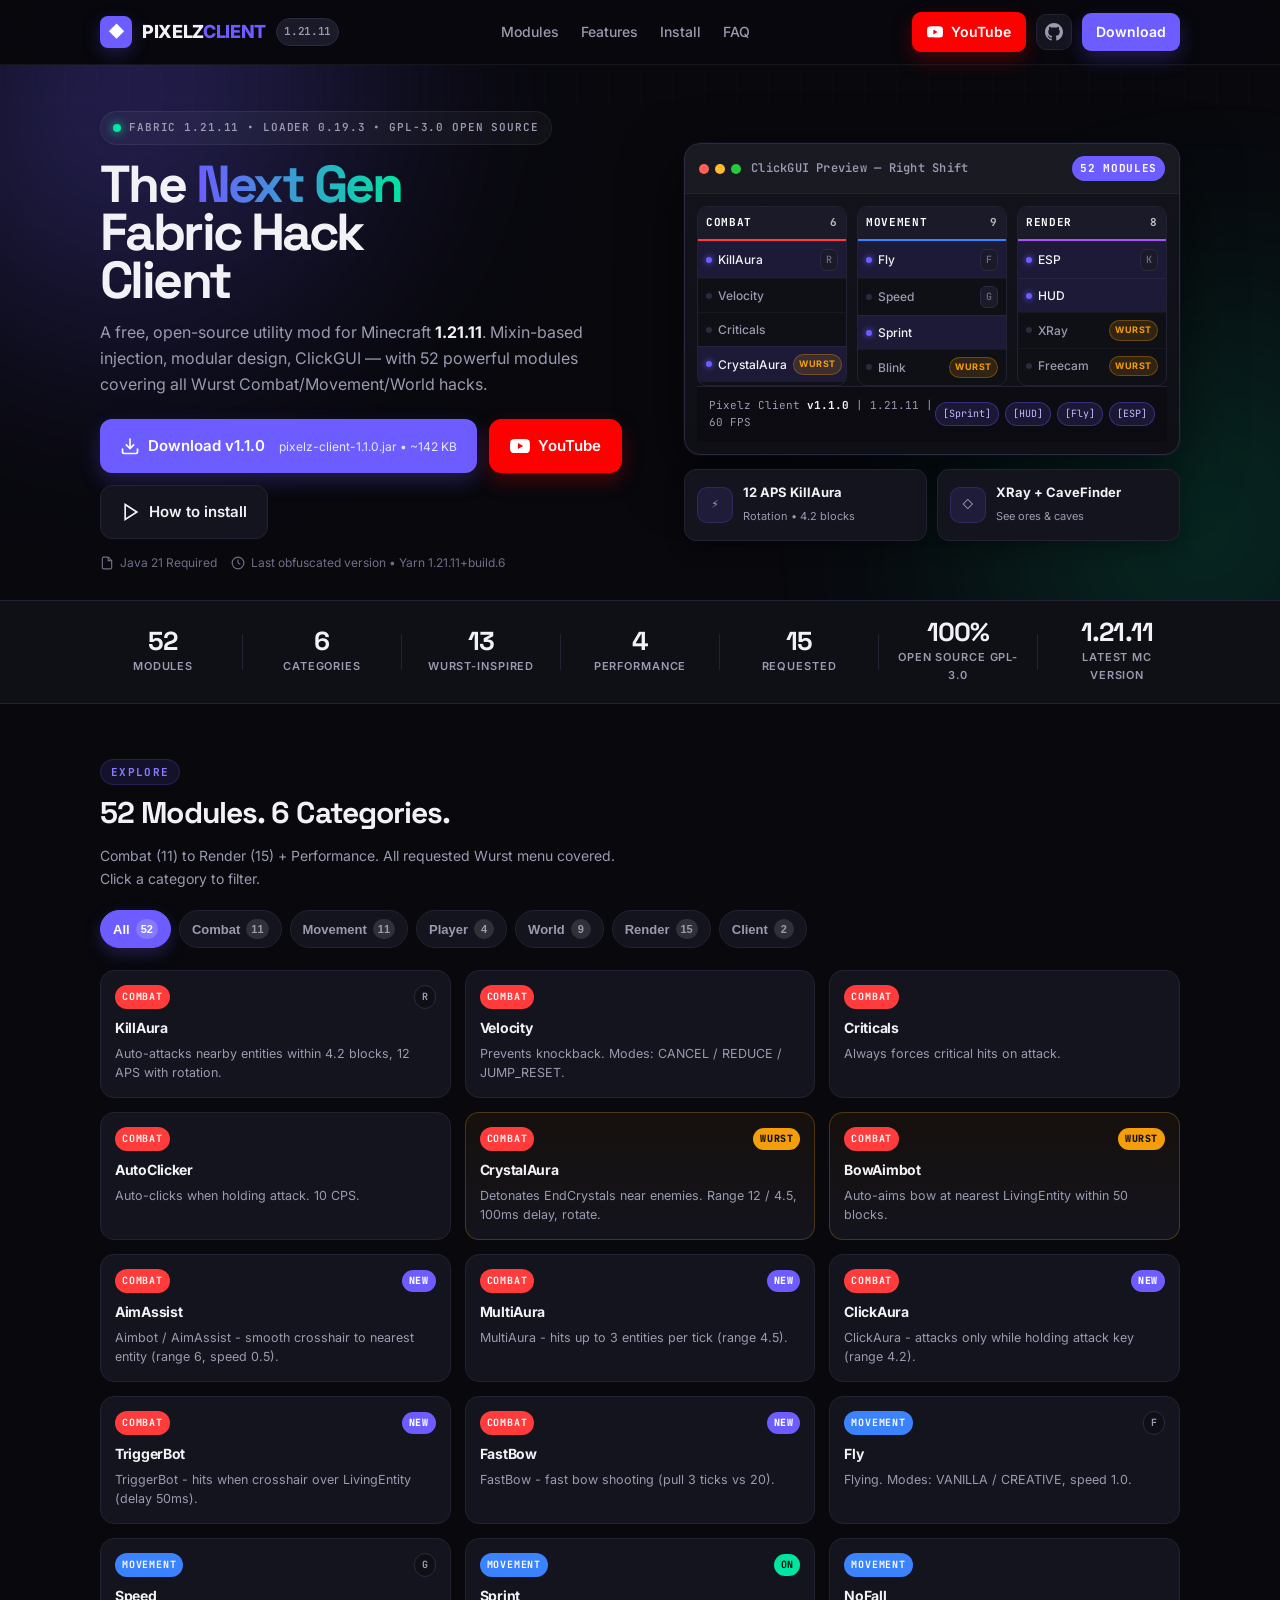
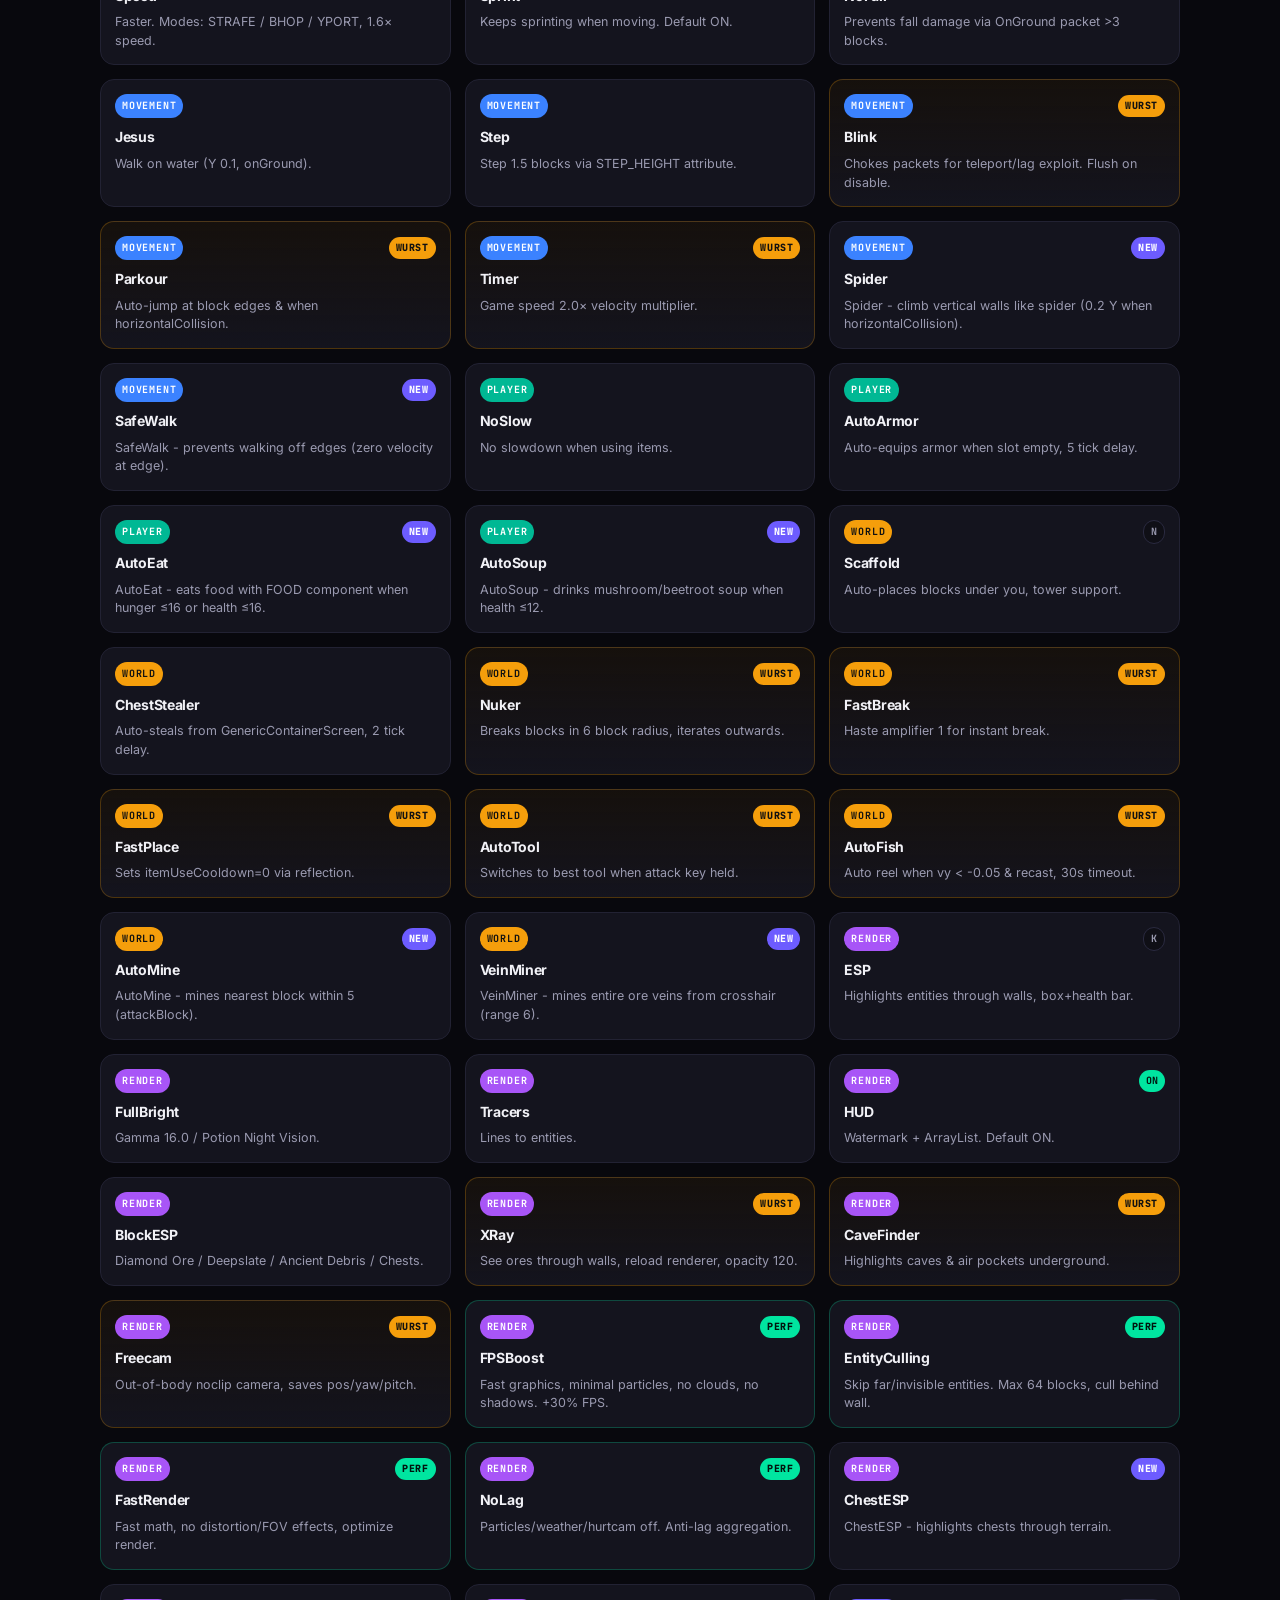
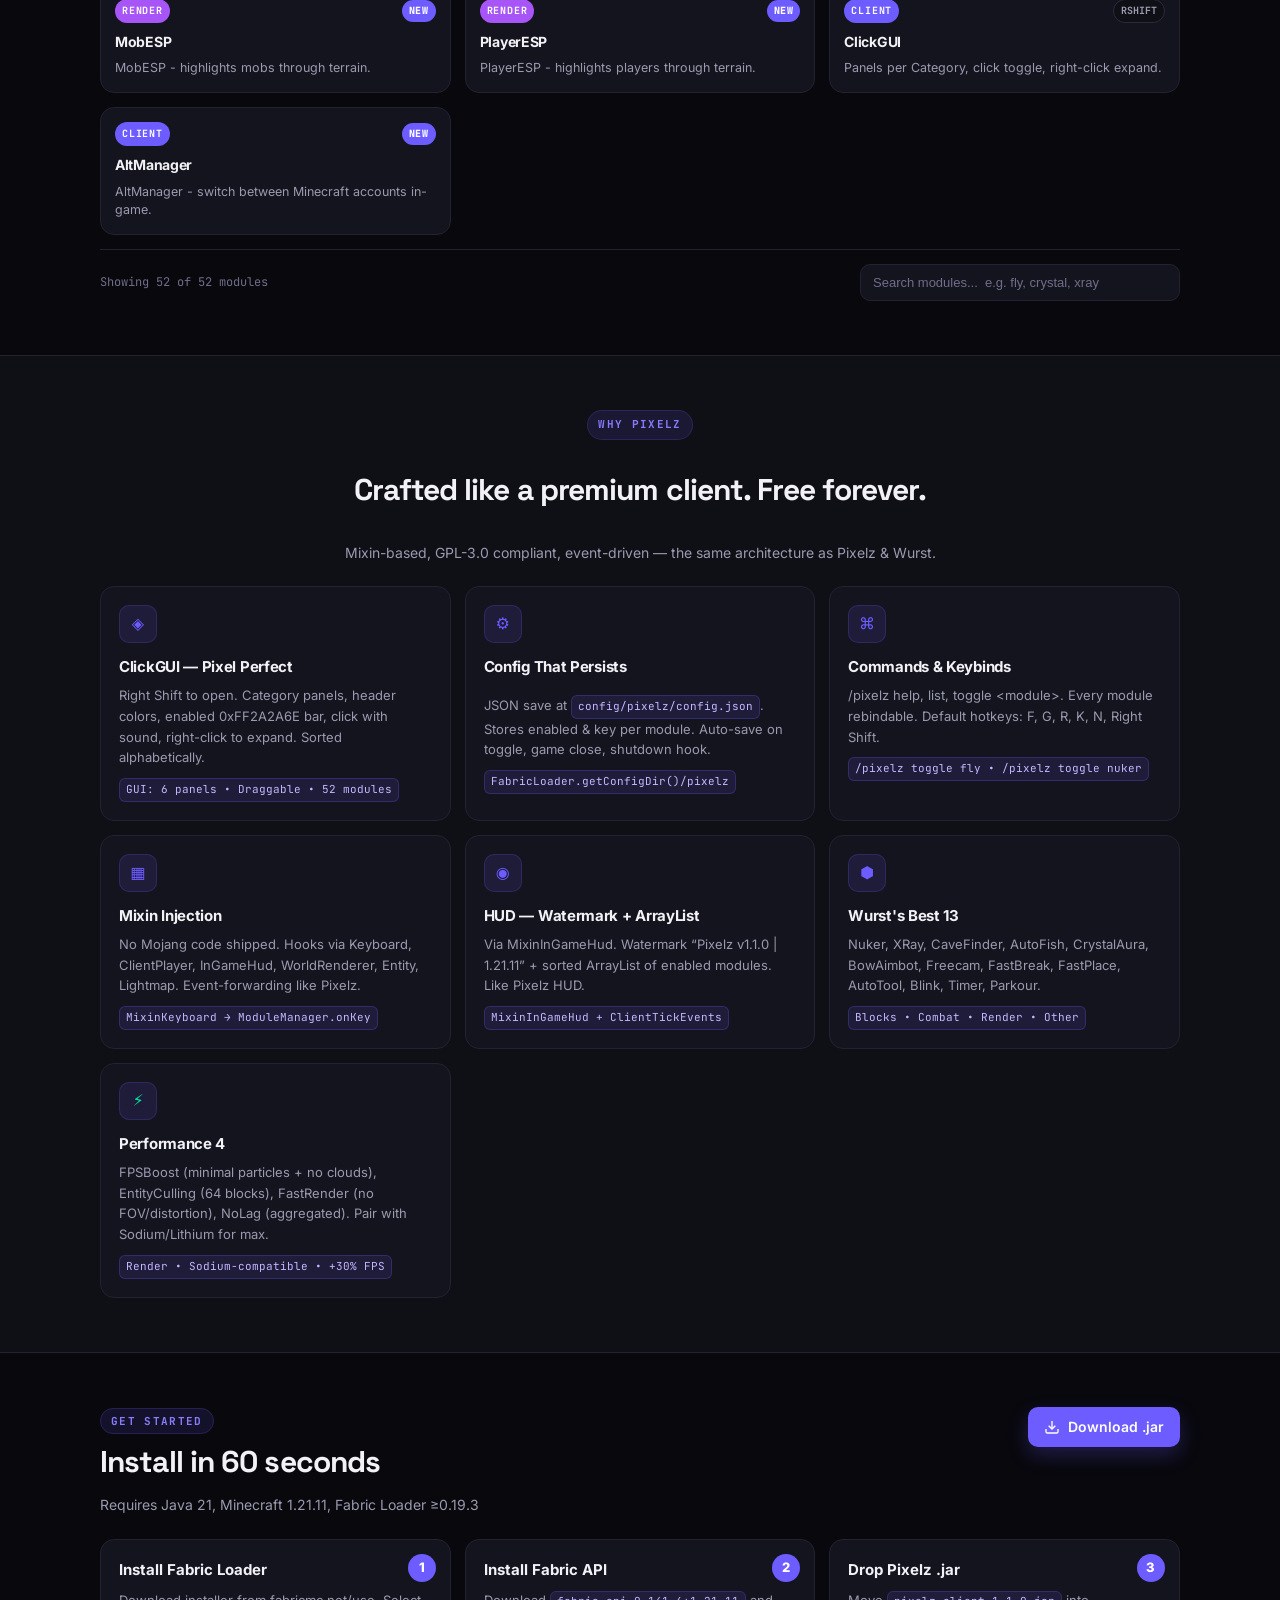
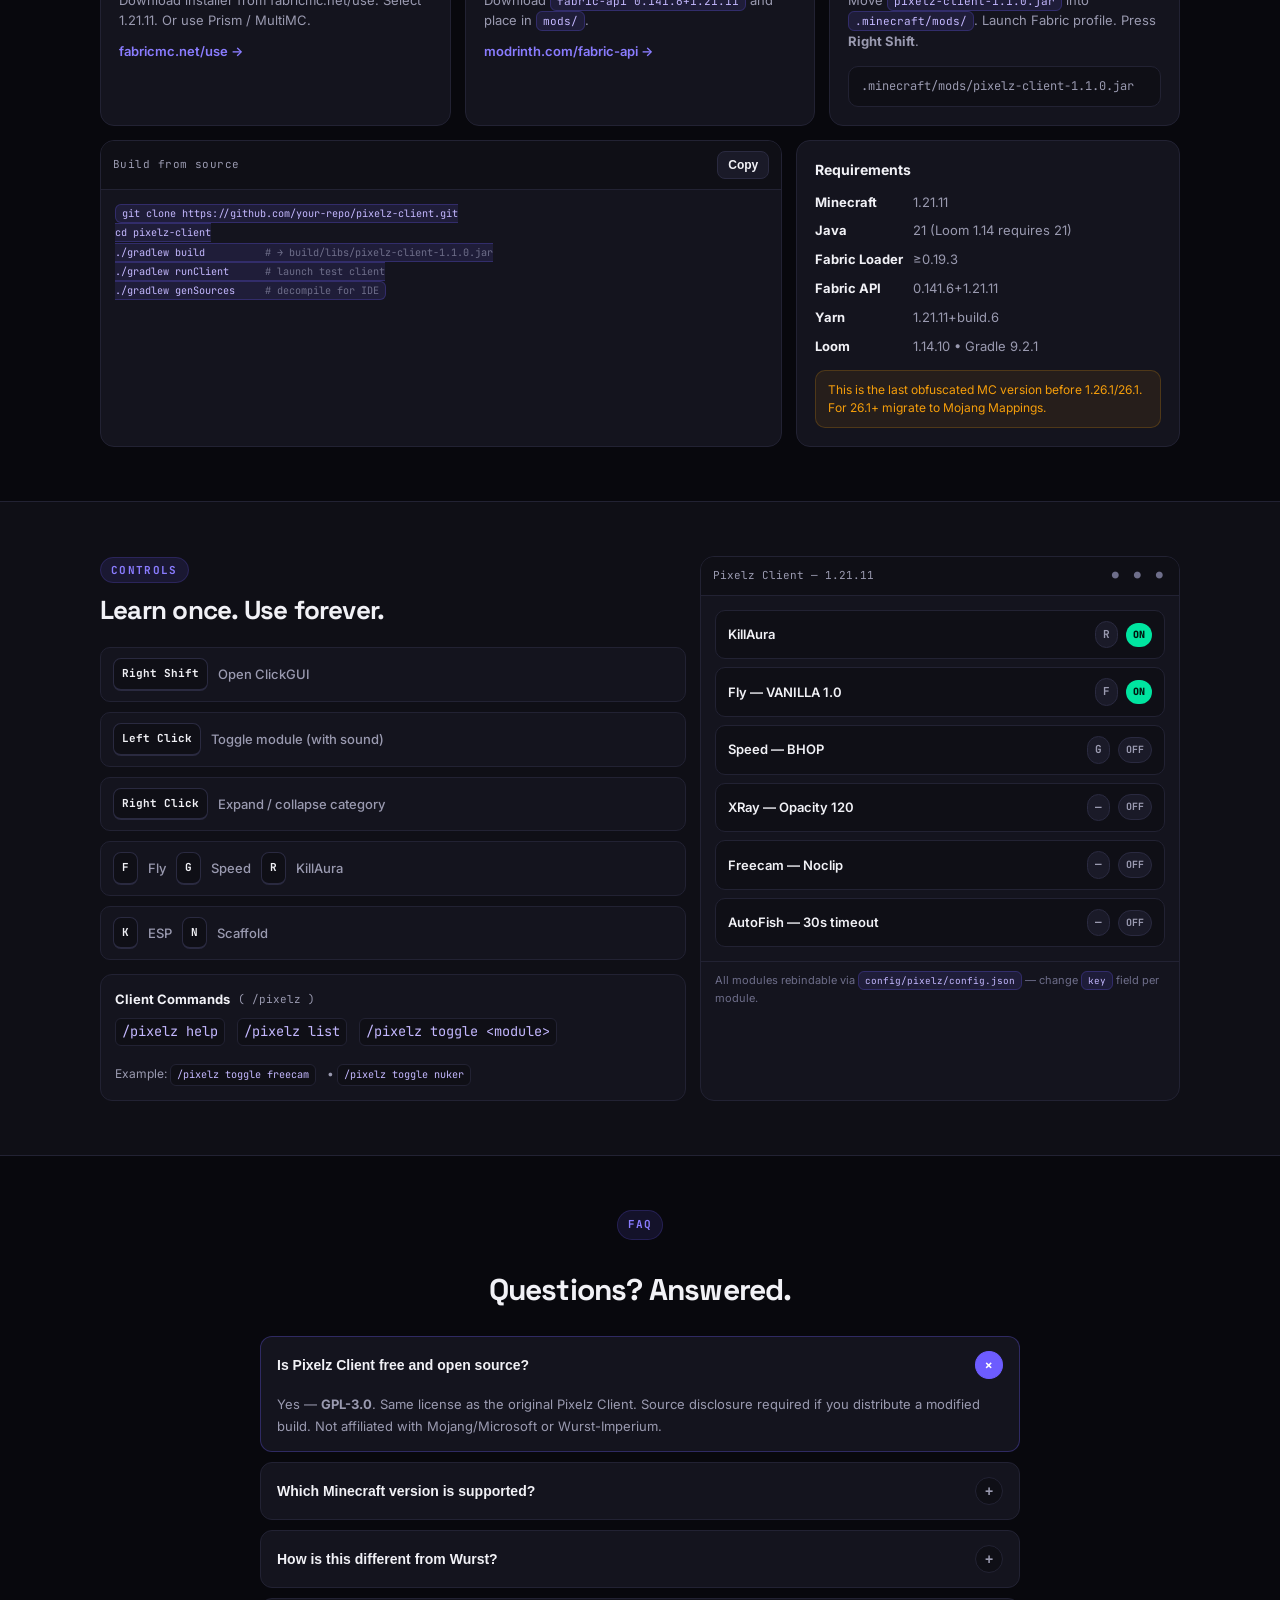
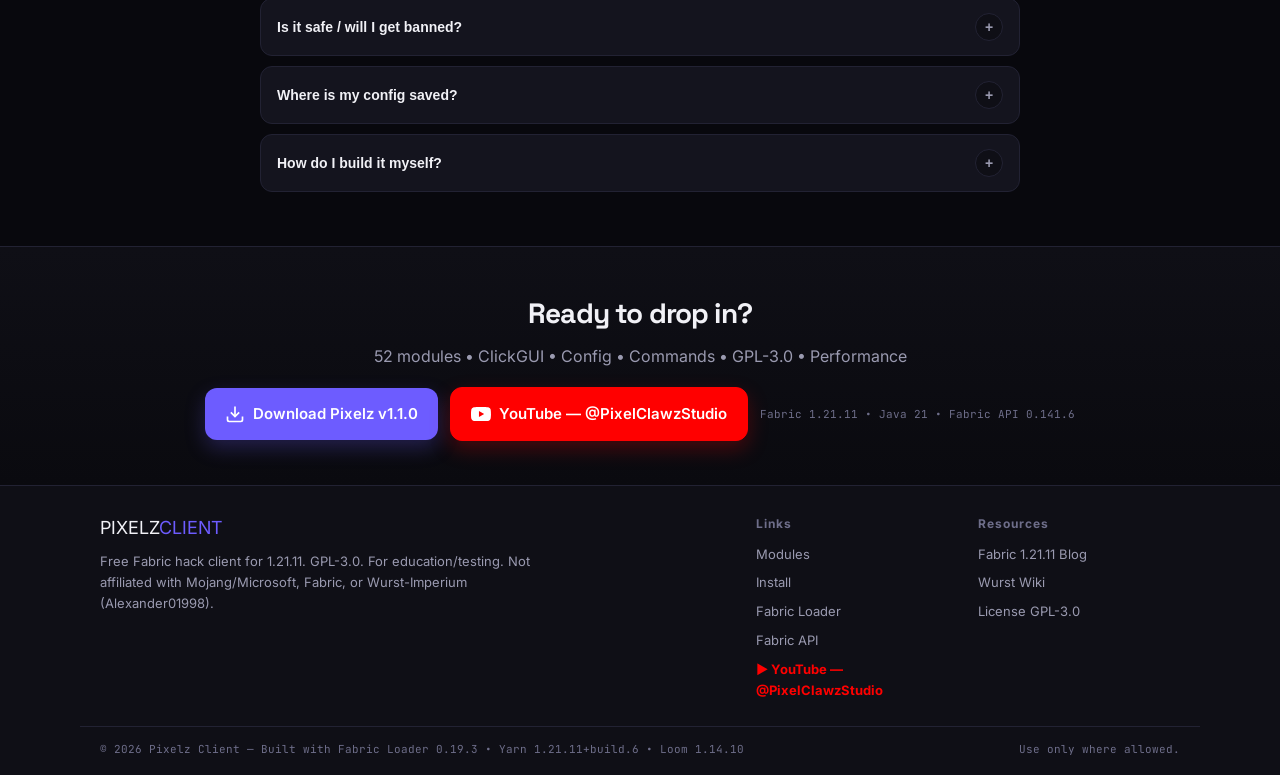
==== index.html @ 97032c9d "Bump to v1.1.0 - 52 modules, YouTube, Performance" ====
<!DOCTYPE html>
<html lang="en">
<head>
  <meta charset="UTF-8" />
  <meta name="viewport" content="width=device-width, initial-scale=1.0" />
  <title>Pixelz Client — 1.21.11 Fabric Hack Client</title>
  <meta name="description" content="Pixelz Client — Free open-source Fabric hack client for Minecraft 1.21.11. 33 modules, ClickGUI, GPL-3.0. Inspired by Wurst & LiquidBounce." />
  <link rel="preconnect" href="https://fonts.googleapis.com">
  <link rel="preconnect" href="https://fonts.gstatic.com" crossorigin>
  <link href="https://fonts.googleapis.com/css2?family=JetBrains+Mono:wght@400;600&family=Space+Grotesk:wght@400;500;600;700&family=Inter:wght@400;500;600;700;800&display=swap" rel="stylesheet">
  <link rel="stylesheet" href="style.css" />
  <link rel="icon" href="data:image/svg+xml,<svg xmlns='http://www.w3.org/2000/svg' viewBox='0 0 100 100'><rect width='100' height='100' rx='18' fill='%236D5CFF'/><text y='.9em' x='50%' text-anchor='middle' font-size='58' font-family='monospace' fill='white'>P</text></svg>">
</head>
<body>
  <!-- Navbar -->
  <nav class="nav" id="nav">
    <div class="nav-inner">
      <a class="brand" href="#">
        <span class="brand-icon">◆</span>
        <span class="brand-text">PIXELZ<span>CLIENT</span></span>
        <span class="brand-badge">1.21.11</span>
      </a>
      <div class="nav-links">
        <a href="#modules">Modules</a>
        <a href="#features">Features</a>
        <a href="#install">Install</a>
        <a href="#faq">FAQ</a>
      </div>
      <div class="nav-actions">
        <a href="https://www.youtube.com/@PixelClawzStudio" target="_blank" rel="noopener" class="btn btn-sm btn-youtube">
          <svg width="16" height="16" viewBox="0 0 24 24" fill="currentColor"><path d="M23.498 6.186a3.016 3.016 0 0 0-2.122-2.136C19.505 3.545 12 3.545 12 3.545s-7.505 0-9.377.505A3.017 3.017 0 0 0 .502 6.186C0 8.07 0 12 0 12s0 3.93.502 5.814a3.016 3.016 0 0 0 2.122 2.136c1.872.505 9.376.505 9.376.505s7.505 0 9.377-.505a3.015 3.015 0 0 0 2.122-2.136C24 15.93 24 12 24 12s0-3.93-.502-5.814zM9.545 15.568V8.432L15.818 12l-6.273 3.568z"/></svg>
          YouTube
        </a>
        <a href="https://github.com/ike10010/PixelzClient" target="_blank" class="icon-btn" aria-label="GitHub">
          <svg width="18" height="18" viewBox="0 0 24 24" fill="currentColor"><path d="M12 0C5.374 0 0 5.373 0 12c0 5.302 3.438 9.8 8.207 11.387.6.11.82-.26.82-.577v-2.165c-3.338.726-4.033-1.416-4.033-1.416-.546-1.387-1.333-1.756-1.333-1.756-1.09-.744.083-.73.083-.73 1.205.085 1.84 1.237 1.84 1.237 1.07 1.834 2.807 1.304 3.492.997.108-.775.418-1.305.76-1.605-2.665-.3-5.466-1.332-5.466-5.93 0-1.31.468-2.38 1.235-3.22-.135-.303-.54-1.523.105-3.176 0 0 1.005-.322 3.3 1.23.96-.267 1.98-.4 3-.405 1.02.005 2.04.138 3 .405 2.28-1.552 3.285-1.23 3.285-1.23.645 1.653.24 2.873.12 3.176.765.84 1.23 1.91 1.23 3.22 0 4.61-2.805 5.625-5.475 5.92.42.36.81 1.096.81 2.22v3.293c0 .319.192.694.801.576C20.566 21.797 24 17.3 24 12c0-6.627-5.373-12-12-12z"/></svg>
        </a>
        <a href="#download" class="btn btn-sm">Download</a>
        <button class="hamburger" id="hamburger" aria-label="menu"><span></span><span></span><span></span></button>
      </div>
    </div>
    <div class="mobile-menu" id="mobileMenu">
      <a href="#modules">Modules</a>
      <a href="#features">Features</a>
      <a href="#install">Install</a>
      <a href="#faq">FAQ</a>
      <a href="https://www.youtube.com/@PixelClawzStudio" target="_blank" rel="noopener" class="btn" style="background:#FF0000;justify-content:center">
        <svg width="16" height="16" viewBox="0 0 24 24" fill="currentColor"><path d="M23.498 6.186a3.016 3.016 0 0 0-2.122-2.136C19.505 3.545 12 3.545 12 3.545s-7.505 0-9.377.505A3.017 3.017 0 0 0 .502 6.186C0 8.07 0 12 0 12s0 3.93.502 5.814a3.016 3.016 0 0 0 2.122 2.136c1.872.505 9.376.505 9.376.505s7.505 0 9.377-.505a3.015 3.015 0 0 0 2.122-2.136C24 15.93 24 12 24 12s0-3.93-.502-5.814zM9.545 15.568V8.432L15.818 12l-6.273 3.568z"/></svg>
        YouTube — @PixelClawzStudio
      </a>
      <a href="#download" class="btn">Download v1.1.0</a>
    </div>
  </nav>

  <!-- Hero -->
  <section class="hero">
    <div class="hero-bg">
      <div class="hero-glow glow-1"></div>
      <div class="hero-glow glow-2"></div>
      <div class="hero-grid"></div>
    </div>
    <div class="container hero-inner">
      <div class="hero-left">
        <div class="pill">
          <span class="pill-dot"></span>
          FABRIC 1.21.11 • LOADER 0.19.3 • GPL-3.0 OPEN SOURCE
        </div>
        <h1 class="hero-title">
          The <span class="accent">Next Gen</span><br>
          Fabric Hack<br>
          Client
        </h1>
        <p class="hero-desc">
          A free, open-source utility mod for Minecraft <b>1.21.11</b>. Mixin-based injection, modular design, ClickGUI — with 52 powerful modules covering all Wurst Combat/Movement/World hacks.
        </p>
        <div class="hero-cta" id="download">
          <a href="#" class="btn btn-lg btn-primary" id="downloadBtn">
            <svg width="20" height="20" viewBox="0 0 24 24" fill="none" stroke="currentColor" stroke-width="2"><path d="M21 15v4a2 2 0 0 1-2 2H5a2 2 0 0 1-2-2v-4"/><polyline points="7 10 12 15 17 10"/><line x1="12" y1="15" x2="12" y2="3"/></svg>
            Download v1.1.0
            <span class="btn-sub">pixelz-client-1.1.0.jar •  ~142 KB</span>
          </a>
          <a href="https://www.youtube.com/@PixelClawzStudio" target="_blank" rel="noopener" class="btn btn-lg btn-youtube">
            <svg width="20" height="20" viewBox="0 0 24 24" fill="currentColor"><path d="M23.498 6.186a3.016 3.016 0 0 0-2.122-2.136C19.505 3.545 12 3.545 12 3.545s-7.505 0-9.377.505A3.017 3.017 0 0 0 .502 6.186C0 8.07 0 12 0 12s0 3.93.502 5.814a3.016 3.016 0 0 0 2.122 2.136c1.872.505 9.376.505 9.376.505s7.505 0 9.377-.505a3.015 3.015 0 0 0 2.122-2.136C24 15.93 24 12 24 12s0-3.93-.502-5.814zM9.545 15.568V8.432L15.818 12l-6.273 3.568z"/></svg>
            YouTube
          </a>
          <a href="#install" class="btn btn-lg btn-ghost">
            <svg width="20" height="20" viewBox="0 0 24 24" fill="none" stroke="currentColor" stroke-width="2"><polygon points="5 3 19 12 5 21 5 3"/></svg>
            How to install
          </a>
        </div>
        <div class="hero-meta">
          <span><svg width="14" height="14" viewBox="0 0 24 24" fill="none" stroke="currentColor" stroke-width="2"><path d="M14 2H6a2 2 0 0 0-2 2v16a2 2 0 0 0 2 2h12a2 2 0 0 0 2-2V8z"/><polyline points="14 2 14 8 20 8"/></svg> Java 21 Required</span>
          <span><svg width="14" height="14" viewBox="0 0 24 24" fill="none" stroke="currentColor" stroke-width="2"><circle cx="12" cy="12" r="10"/><path d="M12 6v6l4 2"/></svg> Last obfuscated version • Yarn 1.21.11+build.6</span>
        </div>
      </div>

      <div class="hero-right">
        <div class="window">
          <div class="window-bar">
            <div class="window-dots"><span></span><span></span><span></span></div>
            <span class="window-title">ClickGUI Preview — Right Shift</span>
            <span class="window-badge">52 MODULES</span>
          </div>
          <div class="window-body">
            <div class="clickgui">
              <div class="gui-col">
                <div class="gui-header" style="--cat:#ff3b3b">COMBAT <span>6</span></div>
                <div class="gui-mod on"><span class="gui-dot"></span>KillAura <span class="gui-key">R</span></div>
                <div class="gui-mod"><span class="gui-dot"></span>Velocity</div>
                <div class="gui-mod"><span class="gui-dot"></span>Criticals</div>
                <div class="gui-mod on"><span class="gui-dot"></span>CrystalAura <small>WURST</small></div>
              </div>
              <div class="gui-col">
                <div class="gui-header" style="--cat:#3b82ff">MOVEMENT <span>9</span></div>
                <div class="gui-mod on"><span class="gui-dot"></span>Fly <span class="gui-key">F</span></div>
                <div class="gui-mod"><span class="gui-dot"></span>Speed <span class="gui-key">G</span></div>
                <div class="gui-mod on"><span class="gui-dot"></span>Sprint</div>
                <div class="gui-mod"><span class="gui-dot"></span>Blink <small>WURST</small></div>
              </div>
              <div class="gui-col">
                <div class="gui-header" style="--cat:#a855f7">RENDER <span>8</span></div>
                <div class="gui-mod on"><span class="gui-dot"></span>ESP <span class="gui-key">K</span></div>
                <div class="gui-mod on"><span class="gui-dot"></span>HUD</div>
                <div class="gui-mod"><span class="gui-dot"></span>XRay <small>WURST</small></div>
                <div class="gui-mod"><span class="gui-dot"></span>Freecam <small>WURST</small></div>
              </div>
            </div>
            <div class="window-footer">
              <span class="hud-watermark">Pixelz Client <em>v1.1.0</em> | 1.21.11 | 60 FPS</span>
              <span class="hud-arraylist">
                <span class="ar on">[Sprint]</span>
                <span class="ar on">[HUD]</span>
                <span class="ar on">[Fly]</span>
                <span class="ar on">[ESP]</span>
              </span>
            </div>
          </div>
        </div>
        <div class="hero-cards">
          <div class="mini-card">
            <span class="mini-icon" style="--c:#6D5CFF">⚡</span>
            <div><b>12 APS KillAura</b><span>Rotation • 4.2 blocks</span></div>
          </div>
          <div class="mini-card">
            <span class="mini-icon" style="--c:#00E5A0">◇</span>
            <div><b>XRay + CaveFinder</b><span>See ores & caves</span></div>
          </div>
        </div>
      </div>
    </div>
  </section>

  <!-- Stats bar -->
  <section class="stats">
    <div class="container stats-inner">
      <div class="stat"><span class="stat-num">52</span><span class="stat-label">Modules</span></div>
      <div class="stat-div"></div>
      <div class="stat"><span class="stat-num">6</span><span class="stat-label">Categories</span></div>
      <div class="stat-div"></div>
      <div class="stat"><span class="stat-num">13</span><span class="stat-label">Wurst-Inspired</span></div>
      <div class="stat-div"></div>
      <div class="stat"><span class="stat-num">4</span><span class="stat-label">Performance</span></div>
      <div class="stat-div"></div>
      <div class="stat"><span class="stat-num">15</span><span class="stat-label">Requested</span></div>
      <div class="stat-div"></div>
      <div class="stat"><span class="stat-num">100%</span><span class="stat-label">Open Source GPL-3.0</span></div>
      <div class="stat-div"></div>
      <div class="stat"><span class="stat-num">1.21.11</span><span class="stat-label">Latest MC Version</span></div>
    </div>
  </section>

  <!-- Modules -->
  <section class="section" id="modules">
    <div class="container">
      <div class="section-head">
        <div>
          <span class="eyebrow">EXPLORE</span>
          <h2>52 Modules. 6 Categories.</h2>
          <p>Combat (11) to Render (15) + Performance. All requested Wurst menu covered. Click a category to filter.</p>
        </div>
        <div class="filter-row" id="filterRow">
          <button class="chip active" data-filter="all">All <span>52</span></button>
          <button class="chip" data-filter="combat">Combat <span>11</span></button>
          <button class="chip" data-filter="movement">Movement <span>11</span></button>
          <button class="chip" data-filter="player">Player <span>4</span></button>
          <button class="chip" data-filter="world">World <span>9</span></button>
          <button class="chip" data-filter="render">Render <span>15</span></button>
          <button class="chip" data-filter="client">Client <span>2</span></button>
        </div>
      </div>

      <div class="modules-grid" id="modulesGrid">
        <!-- COMBAT -->
        <div class="mod-card" data-cat="combat"><div class="mod-top"><span class="mod-cat combat">COMBAT</span><span class="mod-key">R</span></div><h3>KillAura</h3><p>Auto-attacks nearby entities within 4.2 blocks, 12 APS with rotation.</p></div>
        <div class="mod-card" data-cat="combat"><div class="mod-top"><span class="mod-cat combat">COMBAT</span></div><h3>Velocity</h3><p>Prevents knockback. Modes: CANCEL / REDUCE / JUMP_RESET.</p></div>
        <div class="mod-card" data-cat="combat"><div class="mod-top"><span class="mod-cat combat">COMBAT</span></div><h3>Criticals</h3><p>Always forces critical hits on attack.</p></div>
        <div class="mod-card" data-cat="combat"><div class="mod-top"><span class="mod-cat combat">COMBAT</span></div><h3>AutoClicker</h3><p>Auto-clicks when holding attack. 10 CPS.</p></div>
        <div class="mod-card wurst" data-cat="combat"><div class="mod-top"><span class="mod-cat combat">COMBAT</span><span class="wurst-badge">WURST</span></div><h3>CrystalAura</h3><p>Detonates EndCrystals near enemies. Range 12 / 4.5, 100ms delay, rotate.</p></div>
        <div class="mod-card wurst" data-cat="combat"><div class="mod-top"><span class="mod-cat combat">COMBAT</span><span class="wurst-badge">WURST</span></div><h3>BowAimbot</h3><p>Auto-aims bow at nearest LivingEntity within 50 blocks.</p></div>
        <div class="mod-card" data-cat="combat"><div class="mod-top"><span class="mod-cat combat">COMBAT</span><span class="wurst-badge" style="background:#6D5CFF;color:white">NEW</span></div><h3>AimAssist</h3><p>Aimbot / AimAssist - smooth crosshair to nearest entity (range 6, speed 0.5).</p></div>
        <div class="mod-card" data-cat="combat"><div class="mod-top"><span class="mod-cat combat">COMBAT</span><span class="wurst-badge" style="background:#6D5CFF;color:white">NEW</span></div><h3>MultiAura</h3><p>MultiAura - hits up to 3 entities per tick (range 4.5).</p></div>
        <div class="mod-card" data-cat="combat"><div class="mod-top"><span class="mod-cat combat">COMBAT</span><span class="wurst-badge" style="background:#6D5CFF;color:white">NEW</span></div><h3>ClickAura</h3><p>ClickAura - attacks only while holding attack key (range 4.2).</p></div>
        <div class="mod-card" data-cat="combat"><div class="mod-top"><span class="mod-cat combat">COMBAT</span><span class="wurst-badge" style="background:#6D5CFF;color:white">NEW</span></div><h3>TriggerBot</h3><p>TriggerBot - hits when crosshair over LivingEntity (delay 50ms).</p></div>
        <div class="mod-card" data-cat="combat"><div class="mod-top"><span class="mod-cat combat">COMBAT</span><span class="wurst-badge" style="background:#6D5CFF;color:white">NEW</span></div><h3>FastBow</h3><p>FastBow - fast bow shooting (pull 3 ticks vs 20).</p></div>

        <!-- MOVEMENT -->
        <div class="mod-card" data-cat="movement"><div class="mod-top"><span class="mod-cat movement">MOVEMENT</span><span class="mod-key">F</span></div><h3>Fly</h3><p>Flying. Modes: VANILLA / CREATIVE, speed 1.0.</p></div>
        <div class="mod-card" data-cat="movement"><div class="mod-top"><span class="mod-cat movement">MOVEMENT</span><span class="mod-key">G</span></div><h3>Speed</h3><p>Faster. Modes: STRAFE / BHOP / YPORT, 1.6× speed.</p></div>
        <div class="mod-card" data-cat="movement"><div class="mod-top"><span class="mod-cat movement">MOVEMENT</span><span class="mod-on">ON</span></div><h3>Sprint</h3><p>Keeps sprinting when moving. Default ON.</p></div>
        <div class="mod-card" data-cat="movement"><div class="mod-top"><span class="mod-cat movement">MOVEMENT</span></div><h3>NoFall</h3><p>Prevents fall damage via OnGround packet &gt;3 blocks.</p></div>
        <div class="mod-card" data-cat="movement"><div class="mod-top"><span class="mod-cat movement">MOVEMENT</span></div><h3>Jesus</h3><p>Walk on water (Y 0.1, onGround).</p></div>
        <div class="mod-card" data-cat="movement"><div class="mod-top"><span class="mod-cat movement">MOVEMENT</span></div><h3>Step</h3><p>Step 1.5 blocks via STEP_HEIGHT attribute.</p></div>
        <div class="mod-card wurst" data-cat="movement"><div class="mod-top"><span class="mod-cat movement">MOVEMENT</span><span class="wurst-badge">WURST</span></div><h3>Blink</h3><p>Chokes packets for teleport/lag exploit. Flush on disable.</p></div>
        <div class="mod-card wurst" data-cat="movement"><div class="mod-top"><span class="mod-cat movement">MOVEMENT</span><span class="wurst-badge">WURST</span></div><h3>Parkour</h3><p>Auto-jump at block edges & when horizontalCollision.</p></div>
        <div class="mod-card wurst" data-cat="movement"><div class="mod-top"><span class="mod-cat movement">MOVEMENT</span><span class="wurst-badge">WURST</span></div><h3>Timer</h3><p>Game speed 2.0× velocity multiplier.</p></div>
        <div class="mod-card" data-cat="movement"><div class="mod-top"><span class="mod-cat movement">MOVEMENT</span><span class="wurst-badge" style="background:#6D5CFF;color:white">NEW</span></div><h3>Spider</h3><p>Spider - climb vertical walls like spider (0.2 Y when horizontalCollision).</p></div>
        <div class="mod-card" data-cat="movement"><div class="mod-top"><span class="mod-cat movement">MOVEMENT</span><span class="wurst-badge" style="background:#6D5CFF;color:white">NEW</span></div><h3>SafeWalk</h3><p>SafeWalk - prevents walking off edges (zero velocity at edge).</p></div>

        <!-- PLAYER -->
        <div class="mod-card" data-cat="player"><div class="mod-top"><span class="mod-cat player">PLAYER</span></div><h3>NoSlow</h3><p>No slowdown when using items.</p></div>
        <div class="mod-card" data-cat="player"><div class="mod-top"><span class="mod-cat player">PLAYER</span></div><h3>AutoArmor</h3><p>Auto-equips armor when slot empty, 5 tick delay.</p></div>
        <div class="mod-card" data-cat="player"><div class="mod-top"><span class="mod-cat player">PLAYER</span><span class="wurst-badge" style="background:#6D5CFF;color:white">NEW</span></div><h3>AutoEat</h3><p>AutoEat - eats food with FOOD component when hunger ≤16 or health ≤16.</p></div>
        <div class="mod-card" data-cat="player"><div class="mod-top"><span class="mod-cat player">PLAYER</span><span class="wurst-badge" style="background:#6D5CFF;color:white">NEW</span></div><h3>AutoSoup</h3><p>AutoSoup - drinks mushroom/beetroot soup when health ≤12.</p></div>

        <!-- WORLD -->
        <div class="mod-card" data-cat="world"><div class="mod-top"><span class="mod-cat world">WORLD</span><span class="mod-key">N</span></div><h3>Scaffold</h3><p>Auto-places blocks under you, tower support.</p></div>
        <div class="mod-card" data-cat="world"><div class="mod-top"><span class="mod-cat world">WORLD</span></div><h3>ChestStealer</h3><p>Auto-steals from GenericContainerScreen, 2 tick delay.</p></div>
        <div class="mod-card wurst" data-cat="world"><div class="mod-top"><span class="mod-cat world">WORLD</span><span class="wurst-badge">WURST</span></div><h3>Nuker</h3><p>Breaks blocks in 6 block radius, iterates outwards.</p></div>
        <div class="mod-card wurst" data-cat="world"><div class="mod-top"><span class="mod-cat world">WORLD</span><span class="wurst-badge">WURST</span></div><h3>FastBreak</h3><p>Haste amplifier 1 for instant break.</p></div>
        <div class="mod-card wurst" data-cat="world"><div class="mod-top"><span class="mod-cat world">WORLD</span><span class="wurst-badge">WURST</span></div><h3>FastPlace</h3><p>Sets itemUseCooldown=0 via reflection.</p></div>
        <div class="mod-card wurst" data-cat="world"><div class="mod-top"><span class="mod-cat world">WORLD</span><span class="wurst-badge">WURST</span></div><h3>AutoTool</h3><p>Switches to best tool when attack key held.</p></div>
        <div class="mod-card wurst" data-cat="world"><div class="mod-top"><span class="mod-cat world">WORLD</span><span class="wurst-badge">WURST</span></div><h3>AutoFish</h3><p>Auto reel when vy &lt; -0.05 & recast, 30s timeout.</p></div>
        <div class="mod-card" data-cat="world"><div class="mod-top"><span class="mod-cat world">WORLD</span><span class="wurst-badge" style="background:#6D5CFF;color:white">NEW</span></div><h3>AutoMine</h3><p>AutoMine - mines nearest block within 5 (attackBlock).</p></div>
        <div class="mod-card" data-cat="world"><div class="mod-top"><span class="mod-cat world">WORLD</span><span class="wurst-badge" style="background:#6D5CFF;color:white">NEW</span></div><h3>VeinMiner</h3><p>VeinMiner - mines entire ore veins from crosshair (range 6).</p></div>

        <!-- RENDER -->
        <div class="mod-card" data-cat="render"><div class="mod-top"><span class="mod-cat render">RENDER</span><span class="mod-key">K</span></div><h3>ESP</h3><p>Highlights entities through walls, box+health bar.</p></div>
        <div class="mod-card" data-cat="render"><div class="mod-top"><span class="mod-cat render">RENDER</span></div><h3>FullBright</h3><p>Gamma 16.0 / Potion Night Vision.</p></div>
        <div class="mod-card" data-cat="render"><div class="mod-top"><span class="mod-cat render">RENDER</span></div><h3>Tracers</h3><p>Lines to entities.</p></div>
        <div class="mod-card" data-cat="render"><div class="mod-top"><span class="mod-cat render">RENDER</span><span class="mod-on">ON</span></div><h3>HUD</h3><p>Watermark + ArrayList. Default ON.</p></div>
        <div class="mod-card" data-cat="render"><div class="mod-top"><span class="mod-cat render">RENDER</span></div><h3>BlockESP</h3><p>Diamond Ore / Deepslate / Ancient Debris / Chests.</p></div>
        <div class="mod-card wurst" data-cat="render"><div class="mod-top"><span class="mod-cat render">RENDER</span><span class="wurst-badge">WURST</span></div><h3>XRay</h3><p>See ores through walls, reload renderer, opacity 120.</p></div>
        <div class="mod-card wurst" data-cat="render"><div class="mod-top"><span class="mod-cat render">RENDER</span><span class="wurst-badge">WURST</span></div><h3>CaveFinder</h3><p>Highlights caves & air pockets underground.</p></div>
        <div class="mod-card wurst" data-cat="render"><div class="mod-top"><span class="mod-cat render">RENDER</span><span class="wurst-badge">WURST</span></div><h3>Freecam</h3><p>Out-of-body noclip camera, saves pos/yaw/pitch.</p></div>
        <div class="mod-card" data-cat="render" style="border-color:rgba(0,229,160,0.25)"><div class="mod-top"><span class="mod-cat render">RENDER</span><span class="wurst-badge" style="background:#00E5A0;color:#00140e">PERF</span></div><h3>FPSBoost</h3><p>Fast graphics, minimal particles, no clouds, no shadows. +30% FPS.</p></div>
        <div class="mod-card" data-cat="render" style="border-color:rgba(0,229,160,0.25)"><div class="mod-top"><span class="mod-cat render">RENDER</span><span class="wurst-badge" style="background:#00E5A0;color:#00140e">PERF</span></div><h3>EntityCulling</h3><p>Skip far/invisible entities. Max 64 blocks, cull behind wall.</p></div>
        <div class="mod-card" data-cat="render" style="border-color:rgba(0,229,160,0.25)"><div class="mod-top"><span class="mod-cat render">RENDER</span><span class="wurst-badge" style="background:#00E5A0;color:#00140e">PERF</span></div><h3>FastRender</h3><p>Fast math, no distortion/FOV effects, optimize render.</p></div>
        <div class="mod-card" data-cat="render" style="border-color:rgba(0,229,160,0.25)"><div class="mod-top"><span class="mod-cat render">RENDER</span><span class="wurst-badge" style="background:#00E5A0;color:#00140e">PERF</span></div><h3>NoLag</h3><p>Particles/weather/hurtcam off. Anti-lag aggregation.</p></div>
        <div class="mod-card" data-cat="render"><div class="mod-top"><span class="mod-cat render">RENDER</span><span class="wurst-badge" style="background:#6D5CFF;color:white">NEW</span></div><h3>ChestESP</h3><p>ChestESP - highlights chests through terrain.</p></div>
        <div class="mod-card" data-cat="render"><div class="mod-top"><span class="mod-cat render">RENDER</span><span class="wurst-badge" style="background:#6D5CFF;color:white">NEW</span></div><h3>MobESP</h3><p>MobESP - highlights mobs through terrain.</p></div>
        <div class="mod-card" data-cat="render"><div class="mod-top"><span class="mod-cat render">RENDER</span><span class="wurst-badge" style="background:#6D5CFF;color:white">NEW</span></div><h3>PlayerESP</h3><p>PlayerESP - highlights players through terrain.</p></div>

        <!-- CLIENT -->
        <div class="mod-card" data-cat="client"><div class="mod-top"><span class="mod-cat client">CLIENT</span><span class="mod-key">RSHIFT</span></div><h3>ClickGUI</h3><p>Panels per Category, click toggle, right-click expand.</p></div>
        <div class="mod-card" data-cat="client"><div class="mod-top"><span class="mod-cat client">CLIENT</span><span class="wurst-badge" style="background:#6D5CFF;color:white">NEW</span></div><h3>AltManager</h3><p>AltManager - switch between Minecraft accounts in-game.</p></div>
      </div>

      <div class="modules-foot">
        <span id="moduleCount">Showing 52 of 52 modules</span>
        <input type="search" id="moduleSearch" placeholder="Search modules...  e.g. fly, crystal, xray" />
      </div>
    </div>
  </section>

  <!-- Features -->
  <section class="section alt" id="features">
    <div class="container">
      <div class="section-head center">
        <span class="eyebrow">WHY PIXELZ</span>
        <h2>Crafted like a premium client. Free forever.</h2>
        <p>Mixin-based, GPL-3.0 compliant, event-driven — the same architecture as Pixelz & Wurst.</p>
      </div>
      <div class="feature-grid">
        <div class="feature-card">
          <div class="f-icon">◈</div>
          <h3>ClickGUI — Pixel Perfect</h3>
          <p>Right Shift to open. Category panels, header colors, enabled 0xFF2A2A6E bar, click with sound, right-click to expand. Sorted alphabetically.</p>
          <code>GUI: 6 panels • Draggable • 52 modules</code>
        </div>
        <div class="feature-card">
          <div class="f-icon">⚙</div>
          <h3>Config That Persists</h3>
          <p>JSON save at <code>config/pixelz/config.json</code>. Stores enabled & key per module. Auto-save on toggle, game close, shutdown hook.</p>
          <code>FabricLoader.getConfigDir()/pixelz</code>
        </div>
        <div class="feature-card">
          <div class="f-icon">⌘</div>
          <h3>Commands & Keybinds</h3>
          <p>/pixelz help, list, toggle &lt;module&gt;. Every module rebindable. Default hotkeys: F, G, R, K, N, Right Shift.</p>
          <code>/pixelz toggle fly • /pixelz toggle nuker</code>
        </div>
        <div class="feature-card">
          <div class="f-icon">▦</div>
          <h3>Mixin Injection</h3>
          <p>No Mojang code shipped. Hooks via Keyboard, ClientPlayer, InGameHud, WorldRenderer, Entity, Lightmap. Event-forwarding like Pixelz.</p>
          <code>MixinKeyboard → ModuleManager.onKey</code>
        </div>
        <div class="feature-card">
          <div class="f-icon">◉</div>
          <h3>HUD — Watermark + ArrayList</h3>
          <p>Via MixinInGameHud. Watermark “Pixelz v1.1.0 | 1.21.11” + sorted ArrayList of enabled modules. Like Pixelz HUD.</p>
          <code>MixinInGameHud + ClientTickEvents</code>
        </div>
        <div class="feature-card">
          <div class="f-icon">⬢</div>
          <h3>Wurst's Best 13</h3>
          <p>Nuker, XRay, CaveFinder, AutoFish, CrystalAura, BowAimbot, Freecam, FastBreak, FastPlace, AutoTool, Blink, Timer, Parkour.</p>
          <code>Blocks • Combat • Render • Other</code>
        </div>
        <div class="feature-card">
          <div class="f-icon" style="color:#00E5A0">⚡</div>
          <h3>Performance 4</h3>
          <p>FPSBoost (minimal particles + no clouds), EntityCulling (64 blocks), FastRender (no FOV/distortion), NoLag (aggregated). Pair with Sodium/Lithium for max.</p>
          <code>Render • Sodium-compatible • +30% FPS</code>
        </div>
      </div>
    </div>
  </section>

  <!-- Install -->
  <section class="section" id="install">
    <div class="container">
      <div class="section-head">
        <div>
          <span class="eyebrow">GET STARTED</span>
          <h2>Install in 60 seconds</h2>
          <p>Requires Java 21, Minecraft 1.21.11, Fabric Loader ≥0.19.3</p>
        </div>
        <a href="#" class="btn btn-primary" id="downloadBtn2"><svg width="16" height="16" viewBox="0 0 24 24" fill="none" stroke="currentColor" stroke-width="2"><path d="M21 15v4a2 2 0 0 1-2 2H5a2 2 0 0 1-2-2v-4"/><polyline points="7 10 12 15 17 10"/><line x1="12" y1="15" x2="12" y2="3"/></svg> Download .jar</a>
      </div>

      <div class="steps">
        <div class="step">
          <span class="step-n">1</span>
          <h3>Install Fabric Loader</h3>
          <p>Download installer from <a href="https://fabricmc.net/use/" target="_blank">fabricmc.net/use</a>. Select 1.21.11. Or use Prism / MultiMC.</p>
          <a class="step-link" href="https://fabricmc.net/use/" target="_blank">fabricmc.net/use →</a>
        </div>
        <div class="step">
          <span class="step-n">2</span>
          <h3>Install Fabric API</h3>
          <p>Download <code>fabric-api 0.141.6+1.21.11</code> and place in <code>mods/</code>.</p>
          <a class="step-link" href="https://modrinth.com/mod/fabric-api" target="_blank">modrinth.com/fabric-api →</a>
        </div>
        <div class="step">
          <span class="step-n">3</span>
          <h3>Drop Pixelz .jar</h3>
          <p>Move <code>pixelz-client-1.1.0.jar</code> into <code>.minecraft/mods/</code>. Launch Fabric profile. Press <b>Right Shift</b>.</p>
          <code class="step-code">.minecraft/mods/pixelz-client-1.1.0.jar</code>
        </div>
      </div>

      <div class="install-extra">
        <div class="code-block">
          <div class="code-bar"><span>Build from source</span><button class="copy-btn" data-copy="git clone https://github.com/your-repo/pixelz-client.git&#10;cd pixelz-client&#10;./gradlew build  # → build/libs/pixelz-client-1.1.0.jar">Copy</button></div>
<pre><code>git clone https://github.com/your-repo/pixelz-client.git
cd pixelz-client
./gradlew build          <span class="c"># → build/libs/pixelz-client-1.1.0.jar</span>
./gradlew runClient      <span class="c"># launch test client</span>
./gradlew genSources     <span class="c"># decompile for IDE</span></code></pre>
        </div>
        <div class="req-card">
          <h4>Requirements</h4>
          <ul>
            <li><b>Minecraft</b> 1.21.11</li>
            <li><b>Java</b> 21 (Loom 1.14 requires 21)</li>
            <li><b>Fabric Loader</b> ≥0.19.3</li>
            <li><b>Fabric API</b> 0.141.6+1.21.11</li>
            <li><b>Yarn</b> 1.21.11+build.6</li>
            <li><b>Loom</b> 1.14.10 • Gradle 9.2.1</li>
          </ul>
          <div class="req-note">This is the last obfuscated MC version before 1.26.1/26.1. For 26.1+ migrate to Mojang Mappings.</div>
        </div>
      </div>
    </div>
  </section>

  <!-- Controls -->
  <section class="section alt">
    <div class="container">
      <div class="controls-grid">
        <div>
          <span class="eyebrow">CONTROLS</span>
          <h2>Learn once. Use forever.</h2>
          <div class="controls-list">
            <div class="ctrl"><kbd>Right Shift</kbd><span>Open ClickGUI</span></div>
            <div class="ctrl"><kbd>Left Click</kbd><span>Toggle module (with sound)</span></div>
            <div class="ctrl"><kbd>Right Click</kbd><span>Expand / collapse category</span></div>
            <div class="ctrl"><kbd>F</kbd><span>Fly</span><kbd>G</kbd><span>Speed</span><kbd>R</kbd><span>KillAura</span></div>
            <div class="ctrl"><kbd>K</kbd><span>ESP</span><kbd>N</kbd><span>Scaffold</span></div>
          </div>
          <div class="cmd-block">
            <h4>Client Commands <span>( /pixelz )</span></h4>
            <code>/pixelz help</code>
            <code>/pixelz list</code>
            <code>/pixelz toggle &lt;module&gt;</code>
            <p>Example: <code>/pixelz toggle freecam</code> • <code>/pixelz toggle nuker</code></p>
          </div>
        </div>
        <div class="shot-card">
          <div class="shot-bar"><span>Pixelz Client — 1.21.11</span><span class="shot-dots">● ● ●</span></div>
          <div class="shot-keys">
            <div class="key-row"><span class="key-name">KillAura</span><span class="key-val">R</span><span class="key-on">ON</span></div>
            <div class="key-row"><span class="key-name">Fly — VANILLA 1.0</span><span class="key-val">F</span><span class="key-on">ON</span></div>
            <div class="key-row"><span class="key-name">Speed — BHOP</span><span class="key-val">G</span><span class="key-off">OFF</span></div>
            <div class="key-row"><span class="key-name">XRay — Opacity 120</span><span class="key-val">—</span><span class="key-off">OFF</span></div>
            <div class="key-row"><span class="key-name">Freecam — Noclip</span><span class="key-val">—</span><span class="key-off">OFF</span></div>
            <div class="key-row"><span class="key-name">AutoFish — 30s timeout</span><span class="key-val">—</span><span class="key-off">OFF</span></div>
          </div>
          <p class="shot-note">All modules rebindable via <code>config/pixelz/config.json</code> — change <code>key</code> field per module.</p>
        </div>
      </div>
    </div>
  </section>

  <!-- FAQ -->
  <section class="section" id="faq">
    <div class="container">
      <div class="section-head center">
        <span class="eyebrow">FAQ</span>
        <h2>Questions? Answered.</h2>
      </div>
      <div class="faq" id="faqList">
        <div class="faq-item open">
          <button class="faq-q">Is Pixelz Client free and open source? <span>+</span></button>
          <div class="faq-a"><p>Yes — <b>GPL-3.0</b>. Same license as the original Pixelz Client. Source disclosure required if you distribute a modified build. Not affiliated with Mojang/Microsoft or Wurst-Imperium.</p></div>
        </div>
        <div class="faq-item">
          <button class="faq-q">Which Minecraft version is supported? <span>+</span></button>
          <div class="faq-a"><p><b>1.21.11</b> only (Fabric). This is the last obfuscated version before 1.26.1/26.1 unobfuscation. Use Yarn 1.21.11+build.6 + Loader 0.19.3 + Loom 1.14.10. For 26.1+ you must migrate to Mojang Mappings (<code>migrateMappings</code>).</p></div>
        </div>
        <div class="faq-item">
          <button class="faq-q">How is this different from Wurst? <span>+</span></button>
          <div class="faq-a"><p>Pixelz architecture (ModuleManager, Category enum, Module abstract, Event-forwarding via ClientTickEvents) + Wurst's <b>13 best modules</b>: Nuker, XRay, CaveFinder, AutoFish, CrystalAura, BowAimbot, Freecam, FastBreak, FastPlace, AutoTool, Blink, Timer, Parkour.</p></div>
        </div>
        <div class="faq-item">
          <button class="faq-q">Is it safe / will I get banned? <span>+</span></button>
          <div class="faq-a"><p>Utility mod for education/testing. Use only where allowed (singleplayer, test servers, anarchy where permitted). Servers with anticheat will detect some modules. No guarantees — use at your own risk.</p></div>
        </div>
        <div class="faq-item">
          <button class="faq-q">Where is my config saved? <span>+</span></button>
          <div class="faq-a"><p><code>config/pixelz/config.json</code> (FabricLoader.getConfigDir()/pixelz). Stores enabled + key per module. Auto-saved on toggle, game close, and shutdown hook.</p></div>
        </div>
        <div class="faq-item">
          <button class="faq-q">How do I build it myself? <span>+</span></button>
          <div class="faq-a"><p>Requires Java 21. Run <code>./gradlew build</code> → <code>build/libs/pixelz-client-1.1.0.jar</code>. Use <code>./gradlew runClient</code> to test, <code>./gradlew genSources</code> for IDE decompile.</p></div>
        </div>
      </div>
    </div>
  </section>

  <!-- Final CTA -->
  <section class="cta">
    <div class="container cta-inner">
      <h2>Ready to drop in?</h2>
      <p>52 modules • ClickGUI • Config • Commands • GPL-3.0 • Performance</p>
      <div class="cta-row">
        <a href="#" class="btn btn-lg btn-primary" id="downloadBtn3"><svg width="20" height="20" viewBox="0 0 24 24" fill="none" stroke="currentColor" stroke-width="2"><path d="M21 15v4a2 2 0 0 1-2 2H5a2 2 0 0 1-2-2v-4"/><polyline points="7 10 12 15 17 10"/><line x1="12" y1="15" x2="12" y2="3"/></svg> Download Pixelz v1.1.0</a>
        <a href="https://www.youtube.com/@PixelClawzStudio" target="_blank" rel="noopener" class="btn btn-lg btn-youtube">
          <svg width="20" height="20" viewBox="0 0 24 24" fill="currentColor"><path d="M23.498 6.186a3.016 3.016 0 0 0-2.122-2.136C19.505 3.545 12 3.545 12 3.545s-7.505 0-9.377.505A3.017 3.017 0 0 0 .502 6.186C0 8.07 0 12 0 12s0 3.93.502 5.814a3.016 3.016 0 0 0 2.122 2.136c1.872.505 9.376.505 9.376.505s7.505 0 9.377-.505a3.015 3.015 0 0 0 2.122-2.136C24 15.93 24 12 24 12s0-3.93-.502-5.814zM9.545 15.568V8.432L15.818 12l-6.273 3.568z"/></svg>
          YouTube — @PixelClawzStudio
        </a>
        <span class="cta-note">Fabric 1.21.11 • Java 21 • Fabric API 0.141.6</span>
      </div>
    </div>
  </section>

  <footer class="footer">
    <div class="container footer-inner">
      <div class="footer-left">
        <span class="brand-text">PIXELZ<span>CLIENT</span></span>
        <p>Free Fabric hack client for 1.21.11. GPL-3.0. For education/testing. Not affiliated with Mojang/Microsoft, Fabric, or Wurst-Imperium (Alexander01998).</p>
      </div>
      <div class="footer-links">
        <div>
          <h4>Links</h4>
          <a href="#modules">Modules</a>
          <a href="#install">Install</a>
          <a href="https://fabricmc.net/use/" target="_blank">Fabric Loader</a>
          <a href="https://modrinth.com/mod/fabric-api" target="_blank">Fabric API</a>
          <a href="https://www.youtube.com/@PixelClawzStudio" target="_blank" rel="noopener" style="color:#FF0000;font-weight:700">▶ YouTube — @PixelClawzStudio</a>
        </div>
        <div>
          <h4>Resources</h4>
          <a href="https://fabricmc.net/2025/12/05/12111.html" target="_blank">Fabric 1.21.11 Blog</a>
          <a href="https://wurst.wiki/categories" target="_blank">Wurst Wiki</a>
          <a href="#" id="viewLicense">License GPL-3.0</a>
        </div>
      </div>
    </div>
    <div class="container footer-bottom">
      <span>© 2026 Pixelz Client — Built with Fabric Loader 0.19.3 • Yarn 1.21.11+build.6 • Loom 1.14.10</span>
      <span class="footer-disclaimer">Use only where allowed.</span>
    </div>
  </footer>

  <!-- Toast -->
  <div class="toast" id="toast"></div>

  <script src="script.js"></script>
</body>
</html>
---- style.css ----
/* Pixelz Client - 1.21.11 Website */
:root{
  --bg:#08080d;
  --bg2:#0f0f16;
  --bg3:#16161f;
  --card:#14141e;
  --card2:#1a1a28;
  --border:#222233;
  --border2:#2a2a40;
  --text:#f1f1f6;
  --muted:#9a9ab0;
  --muted2:#6e6e8a;
  --accent:#6D5CFF;
  --accent2:#8a7cff;
  --accent-glow:rgba(109,92,255,0.25);
  --green:#00E5A0;
  --red:#ff3b3b;
  --blue:#3b82ff;
  --purple:#a855f7;
  --yellow:#f59e0b;
  --radius:14px;
  --radius-sm:10px;
  --max:1120px;
}
*{box-sizing:border-box;margin:0;padding:0}
html{scroll-behavior:smooth}
body{
  font-family:'Inter',system-ui,-apple-system,Segoe UI,Roboto,sans-serif;
  background:var(--bg);
  color:var(--text);
  line-height:1.6;
  overflow-x:hidden;
}
a{color:inherit;text-decoration:none}
code{
  font-family:'JetBrains Mono',monospace;
  background:rgba(109,92,255,0.12);
  border:1px solid rgba(109,92,255,0.25);
  padding:2px 6px;border-radius:6px;font-size:0.85em;color:#c4b8ff;
}
.container{max-width:var(--max);margin:0 auto;padding:0 20px}

/* NAV */
.nav{
  position:sticky;top:0;z-index:50;
  backdrop-filter:blur(16px) saturate(1.2);
  background:rgba(8,8,13,0.7);
  border-bottom:1px solid rgba(255,255,255,0.06);
  transition:border-color .2s;
}
.nav.scrolled{border-color:rgba(255,255,255,0.08);background:rgba(8,8,13,0.9)}
.nav-inner{
  max-width:var(--max);margin:0 auto;padding:12px 20px;
  display:flex;align-items:center;justify-content:space-between;gap:16px;
}
.brand{display:flex;align-items:center;gap:10px;font-weight:800;letter-spacing:-0.02em}
.brand-icon{
  width:32px;height:32px;display:grid;place-items:center;
  background:var(--accent);color:white;border-radius:8px;font-size:16px;
  box-shadow:0 6px 18px var(--accent-glow);
}
.brand-text{font-size:18px}
.brand-text span{color:var(--accent)}
.brand-badge{
  font-family:'JetBrains Mono',monospace;font-size:11px;font-weight:600;
  background:var(--card2);border:1px solid var(--border2);padding:4px 7px;border-radius:20px;color:var(--muted)
}
.nav-links{display:flex;gap:22px;font-size:14px;font-weight:500;color:var(--muted)}
.nav-links a:hover{color:var(--text)}
.nav-actions{display:flex;align-items:center;gap:10px}
.icon-btn{
  width:36px;height:36px;display:grid;place-items:center;
  border:1px solid var(--border);border-radius:10px;background:var(--card);color:var(--muted)
}
.icon-btn:hover{border-color:var(--border2);color:var(--text)}
.btn{
  display:inline-flex;align-items:center;gap:8px;
  background:var(--accent);color:white;border:0;border-radius:10px;
  padding:9px 16px;font-weight:600;font-size:14px;cursor:pointer;
  transition:transform .15s,box-shadow .15s,opacity .15s;
  box-shadow:0 8px 20px var(--accent-glow);
}
.btn:hover{transform:translateY(-1px);box-shadow:0 12px 28px var(--accent-glow)}
.btn:active{transform:none}
.btn-sm{padding:8px 14px;border-radius:9px}
.btn-lg{padding:14px 20px;border-radius:12px;font-size:15px}
.btn-primary{background:var(--accent)}
.btn-primary .btn-sub{font-weight:400;font-size:12px;opacity:0.85;margin-left:6px}
.btn-ghost{
  background:var(--card);border:1px solid var(--border);color:var(--text);
  box-shadow:none;
}
.btn-ghost:hover{background:var(--card2);border-color:var(--border2)}
.btn-youtube{
  background:#FF0000;color:white;border:1px solid #FF0000;
  box-shadow:0 8px 20px rgba(255,0,0,0.25);
}
.btn-youtube:hover{background:#e60000;border-color:#cc0000;box-shadow:0 12px 28px rgba(255,0,0,0.35)}
.hamburger{display:none;flex-direction:column;gap:4px;background:none;border:0;cursor:pointer;padding:6px}
.hamburger span{width:20px;height:2px;background:var(--text);border-radius:2px;display:block;transition:.2s}
.mobile-menu{
  display:none;flex-direction:column;gap:8px;padding:16px 20px 20px;
  background:var(--bg2);border-top:1px solid var(--border)
}
.mobile-menu.open{display:flex}
.mobile-menu a{padding:10px 12px;border-radius:10px;background:var(--card);border:1px solid var(--border);font-weight:500}
.mobile-menu .btn{justify-content:center;margin-top:4px}

/* HERO */
.hero{position:relative;padding:46px 0 28px;overflow:hidden}
.hero-bg{position:absolute;inset:0;pointer-events:none}
.hero-glow{
  position:absolute;width:640px;height:640px;border-radius:50%;filter:blur(90px);opacity:0.35;
}
.glow-1{background:radial-gradient(circle at 30% 30%, #6D5CFF 0%, transparent 60%);top:-180px;left:-80px}
.glow-2{background:radial-gradient(circle at 70% 70%, #00E5A0 0%, transparent 60%);top:40px;right:-140px;opacity:0.18}
.hero-grid{
  position:absolute;inset:0;
  background:
    linear-gradient(rgba(255,255,255,0.02) 1px, transparent 1px),
    linear-gradient(90deg, rgba(255,255,255,0.02) 1px, transparent 1px);
  background-size:32px 32px;
  mask:linear-gradient(to bottom, black 0%, transparent 75%);
  opacity:0.5;
}
.hero-inner{
  display:grid;grid-template-columns:1.05fr 0.95fr;gap:36px;align-items:center;
  position:relative;z-index:1;
}
.pill{
  display:inline-flex;align-items:center;gap:8px;
  font-family:'JetBrains Mono',monospace;font-size:11px;letter-spacing:0.08em;font-weight:600;
  color:var(--muted);background:rgba(255,255,255,0.04);border:1px solid rgba(255,255,255,0.06);
  padding:7px 12px;border-radius:100px;
}
.pill-dot{width:8px;height:8px;border-radius:50%;background:var(--green);box-shadow:0 0 10px var(--green);animation:pulse 2s infinite}
@keyframes pulse{0%,100%{opacity:1}50%{opacity:0.6}}
.hero-title{
  margin-top:16px;
  font-family:'Space Grotesk',sans-serif;
  font-size:52px;line-height:0.92;letter-spacing:-0.05em;font-weight:800;
}
.hero-title .accent{
  background:linear-gradient(90deg, var(--accent) 0%, #00E5A0 100%);
  -webkit-background-clip:text;-webkit-text-fill-color:transparent;background-clip:text;
}
.hero-desc{
  margin-top:16px;color:var(--muted);font-size:16px;max-width:520px;
}
.hero-desc b{color:var(--text)}
.hero-desc span{color:var(--accent2);font-weight:600}
.hero-cta{display:flex;gap:12px;margin-top:22px;flex-wrap:wrap}
.hero-meta{display:flex;gap:14px;margin-top:14px;font-size:12px;color:var(--muted2);flex-wrap:wrap}
.hero-meta span{display:inline-flex;align-items:center;gap:6px}

/* Hero right window */
.hero-right{display:flex;flex-direction:column;gap:14px}
.window{
  background:linear-gradient(180deg, #13131c 0%, #0f0f16 100%);
  border:1px solid var(--border2);border-radius:16px;overflow:hidden;
  box-shadow:0 20px 60px rgba(0,0,0,0.5), 0 0 0 1px rgba(109,92,255,0.08);
}
.window-bar{
  display:flex;align-items:center;gap:10px;padding:12px 14px;
  background:rgba(255,255,255,0.03);border-bottom:1px solid var(--border);
  font-family:'JetBrains Mono',monospace;font-size:12px;
}
.window-dots{display:flex;gap:6px}
.window-dots span{width:10px;height:10px;border-radius:50%;background:#222233;display:block}
.window-dots span:nth-child(1){background:#ff5f56}
.window-dots span:nth-child(2){background:#ffbd2e}
.window-dots span:nth-child(3){background:#27c93f}
.window-title{flex:1;color:var(--muted);font-weight:600;letter-spacing:0.02em}
.window-badge{
  font-size:11px;font-weight:700;letter-spacing:0.06em;
  background:var(--accent);color:white;padding:4px 8px;border-radius:20px;
}
.window-body{padding:12px}
.clickgui{display:grid;grid-template-columns:1fr 1fr 1fr;gap:10px}
.gui-col{
  background:var(--bg2);border:1px solid var(--border);border-radius:10px;overflow:hidden;
}
.gui-header{
  padding:7px 8px;font-family:'JetBrains Mono',monospace;font-size:11px;font-weight:700;letter-spacing:0.06em;
  color:white;background:var(--card2);
  border-bottom:2px solid var(--cat);
  display:flex;justify-content:space-between;
}
.gui-header span{opacity:0.7}
.gui-mod{
  display:flex;align-items:center;gap:6px;
  padding:7px 8px;font-size:12px;font-weight:500;
  border-top:1px solid rgba(255,255,255,0.04);
  color:var(--muted);
  background:transparent;
}
.gui-mod.on{background:rgba(109,92,255,0.14);color:var(--text)}
.gui-dot{width:6px;height:6px;border-radius:50%;background:var(--border2);flex-shrink:0}
.gui-mod.on .gui-dot{background:var(--accent);box-shadow:0 0 6px var(--accent)}
.gui-key{
  margin-left:auto;
  font-family:'JetBrains Mono',monospace;font-size:10px;
  background:var(--card2);border:1px solid var(--border2);padding:2px 5px;border-radius:6px;color:var(--muted2)
}
.gui-mod small{
  margin-left:auto;
  font-size:9px;font-weight:700;letter-spacing:0.06em;
  background:rgba(245,158,11,0.15);border:1px solid rgba(245,158,11,0.3);color:#f59e0b;
  padding:2px 5px;border-radius:20px;
}
.window-footer{
  display:flex;justify-content:space-between;align-items:center;
  padding:10px 12px;background:rgba(0,0,0,0.25);border-top:1px solid var(--border);
  font-family:'JetBrains Mono',monospace;font-size:11px;
}
.hud-watermark{color:var(--muted)}
.hud-watermark em{color:var(--text);font-style:normal;font-weight:700}
.hud-arraylist{display:flex;gap:6px}
.ar{
  padding:3px 7px;border-radius:20px;border:1px solid var(--border2);
  background:var(--card2);color:var(--muted);font-size:10px;
}
.ar.on{background:rgba(109,92,255,0.15);border-color:rgba(109,92,255,0.35);color:#c4b8ff}
.hero-cards{display:grid;grid-template-columns:1fr 1fr;gap:10px}
.mini-card{
  display:flex;align-items:center;gap:10px;
  background:var(--card);border:1px solid var(--border);border-radius:12px;padding:12px;
  box-shadow:0 8px 20px rgba(0,0,0,0.25);
}
.mini-icon{
  width:36px;height:36px;display:grid;place-items:center;border-radius:10px;
  background:rgba(109,92,255,0.12);border:1px solid rgba(109,92,255,0.2);color:var(--c);font-size:16px;
}
.mini-card b{font-size:13px;display:block}
.mini-card span{font-size:11px;color:var(--muted)}

/* STATS */
.stats{background:var(--bg2);border-top:1px solid var(--border);border-bottom:1px solid var(--border)}
.stats-inner{
  display:flex;align-items:center;justify-content:space-between;gap:16px;
  padding:18px 20px;flex-wrap:wrap;
}
.stat{text-align:center;flex:1;min-width:120px}
.stat-num{font-family:'Space Grotesk',sans-serif;font-size:26px;font-weight:800;letter-spacing:-0.03em;display:block;line-height:1}
.stat-label{font-size:11px;letter-spacing:0.08em;font-weight:600;color:var(--muted);margin-top:4px;display:block;text-transform:uppercase}
.stat-div{width:1px;height:36px;background:var(--border);flex-shrink:0}

/* SECTIONS */
.section{padding:54px 0}
.section.alt{background:var(--bg2);border-top:1px solid var(--border);border-bottom:1px solid var(--border)}
.section-head{display:flex;justify-content:space-between;gap:20px;align-items:flex-start;flex-wrap:wrap;margin-bottom:22px}
.section-head h2{font-family:'Space Grotesk',sans-serif;font-size:30px;letter-spacing:-0.03em;font-weight:800;margin-top:6px}
.section-head p{color:var(--muted);max-width:520px;margin-top:8px;font-size:14px}
.section-head.center{text-align:center;flex-direction:column;align-items:center}
.section-head.center p{max-width:640px}
.eyebrow{
  font-family:'JetBrains Mono',monospace;font-size:11px;letter-spacing:0.12em;font-weight:700;
  color:var(--accent2);background:rgba(109,92,255,0.12);border:1px solid rgba(109,92,255,0.2);
  padding:5px 10px;border-radius:100px;
}

/* MODULES */
.filter-row{display:flex;gap:8px;flex-wrap:wrap}
.chip{
  display:inline-flex;align-items:center;gap:6px;
  padding:8px 12px;border-radius:100px;
  background:var(--card);border:1px solid var(--border);color:var(--muted);
  font-size:13px;font-weight:600;cursor:pointer;
}
.chip.active{background:var(--accent);border-color:var(--accent);color:white;box-shadow:0 6px 16px var(--accent-glow)}
.chip span{
  min-width:20px;height:20px;display:grid;place-items:center;
  background:rgba(255,255,255,0.12);border-radius:20px;font-size:11px;padding:0 5px;
}
.chip.active span{background:rgba(255,255,255,0.18)}
.modules-grid{
  display:grid;grid-template-columns:repeat(3,1fr);gap:14px;
}
.mod-card{
  background:var(--card);border:1px solid var(--border);border-radius:14px;padding:14px;
  transition:transform .15s,border-color .15s,background .15s;
}
.mod-card:hover{transform:translateY(-2px);border-color:var(--border2);background:var(--card2)}
.mod-card.wurst{border-color:rgba(245,158,11,0.25);background:linear-gradient(180deg, rgba(245,158,11,0.06) 0%, var(--card) 100%)}
.mod-card.wurst:hover{border-color:rgba(245,158,11,0.35)}
.mod-top{display:flex;justify-content:space-between;align-items:center;margin-bottom:8px}
.mod-cat{
  font-family:'JetBrains Mono',monospace;font-size:10px;letter-spacing:0.08em;font-weight:700;
  padding:4px 7px;border-radius:20px;color:white;
}
.mod-cat.combat{background:#ff3b3b}
.mod-cat.movement{background:#3b82ff}
.mod-cat.player{background:#00b894}
.mod-cat.world{background:#f59e0b;color:#111}
.mod-cat.render{background:#a855f7}
.mod-cat.client{background:#6D5CFF}
.mod-key{
  font-family:'JetBrains Mono',monospace;font-size:10px;font-weight:700;
  background:var(--bg2);border:1px solid var(--border2);padding:3px 7px;border-radius:20px;color:var(--muted)
}
.mod-on{
  font-family:'JetBrains Mono',monospace;font-size:10px;font-weight:700;
  background:var(--green);color:#00140e;padding:3px 7px;border-radius:20px;
}
.wurst-badge{
  font-family:'JetBrains Mono',monospace;font-size:10px;font-weight:800;letter-spacing:0.06em;
  background:#f59e0b;color:#111;padding:3px 7px;border-radius:20px;
}
.mod-card h3{font-size:14px;font-weight:700;letter-spacing:-0.02em;margin-bottom:6px}
.mod-card p{font-size:12.5px;color:var(--muted);line-height:1.5}
.modules-foot{
  display:flex;justify-content:space-between;align-items:center;gap:12px;
  margin-top:14px;padding-top:14px;border-top:1px solid var(--border);flex-wrap:wrap;
}
#moduleCount{font-family:'JetBrains Mono',monospace;font-size:12px;color:var(--muted2)}
#moduleSearch{
  flex:1;max-width:320px;
  background:var(--card);border:1px solid var(--border);color:var(--text);
  border-radius:10px;padding:10px 12px;font-size:13px;outline:none;
}
#moduleSearch:focus{border-color:var(--accent);box-shadow:0 0 0 3px rgba(109,92,255,0.15)}
#moduleSearch::placeholder{color:var(--muted2)}

/* FEATURES */
.feature-grid{display:grid;grid-template-columns:repeat(3,1fr);gap:14px}
.feature-card{
  background:var(--card);border:1px solid var(--border);border-radius:14px;padding:18px;
}
.f-icon{
  width:38px;height:38px;display:grid;place-items:center;border-radius:10px;
  background:rgba(109,92,255,0.12);border:1px solid rgba(109,92,255,0.2);color:var(--accent);font-size:16px;
}
.feature-card h3{margin-top:12px;font-size:15px;letter-spacing:-0.02em}
.feature-card p{margin-top:6px;color:var(--muted);font-size:13px;line-height:1.6}
.feature-card code{display:inline-block;margin-top:10px;font-size:11px}

/* STEPS */
.steps{display:grid;grid-template-columns:repeat(3,1fr);gap:14px}
.step{
  background:var(--card);border:1px solid var(--border);border-radius:14px;padding:18px;position:relative;
  overflow:hidden;
}
.step-n{
  position:absolute;top:14px;right:14px;
  width:28px;height:28px;display:grid;place-items:center;border-radius:50%;
  background:var(--accent);color:white;font-weight:800;font-size:13px;
}
.step h3{font-size:15px}
.step p{margin-top:8px;color:var(--muted);font-size:13px;line-height:1.6}
.step-link{display:inline-flex;margin-top:10px;color:var(--accent2);font-weight:600;font-size:13px}
.step-code{display:block;margin-top:14px;background:var(--bg2);border:1px solid var(--border);border-radius:10px;padding:10px 12px;font-family:'JetBrains Mono',monospace;font-size:12px;color:var(--muted);word-break:break-all}
.install-extra{display:grid;grid-template-columns:1.6fr 0.9fr;gap:14px;margin-top:14px}
.code-block{
  background:var(--card);border:1px solid var(--border);border-radius:14px;overflow:hidden;
}
.code-bar{
  display:flex;justify-content:space-between;align-items:center;
  padding:10px 12px;background:var(--bg2);border-bottom:1px solid var(--border);
  font-family:'JetBrains Mono',monospace;font-size:11px;color:var(--muted);letter-spacing:0.04em;
}
.copy-btn{
  background:var(--card2);border:1px solid var(--border2);color:var(--text);
  padding:6px 10px;border-radius:8px;font-size:12px;font-weight:600;cursor:pointer;
}
.copy-btn:hover{border-color:var(--accent)}
.code-block pre{
  padding:14px;overflow:auto;font-family:'JetBrains Mono',monospace;font-size:12px;line-height:1.6;
  color:#d6d6e0;background:transparent;
}
.code-block pre .c{color:var(--muted2)}
.req-card{background:var(--card);border:1px solid var(--border);border-radius:14px;padding:18px}
.req-card h4{font-size:14px;margin-bottom:10px}
.req-card ul{list-style:none;display:grid;gap:8px}
.req-card li{font-size:13px;color:var(--muted);display:flex;gap:8px}
.req-card li b{color:var(--text);min-width:90px}
.req-note{
  margin-top:14px;padding:10px 12px;background:rgba(245,158,11,0.08);border:1px solid rgba(245,158,11,0.2);
  border-radius:10px;font-size:12px;color:#f59e0b;line-height:1.5;
}

/* CONTROLS */
.controls-grid{display:grid;grid-template-columns:1.1fr 0.9fr;gap:14px}
.controls-grid h2{font-family:'Space Grotesk',sans-serif;font-size:26px;letter-spacing:-0.03em;margin-top:8px}
.controls-list{margin-top:16px;display:grid;gap:10px}
.ctrl{
  display:flex;align-items:center;gap:10px;flex-wrap:wrap;
  background:var(--card);border:1px solid var(--border);border-radius:10px;padding:10px 12px;
}
.ctrl kbd{
  font-family:'JetBrains Mono',monospace;font-size:11px;font-weight:700;
  background:var(--bg2);border:1px solid var(--border2);border-bottom:2px solid var(--border2);
  padding:6px 8px;border-radius:8px;color:var(--text);
}
.ctrl span{font-size:13px;color:var(--muted);font-weight:500}
.cmd-block{
  margin-top:14px;background:var(--card);border:1px solid var(--border);border-radius:12px;padding:14px;
}
.cmd-block h4{font-size:13px;display:flex;gap:8px;align-items:center}
.cmd-block h4 span{font-weight:400;color:var(--muted);font-family:'JetBrains Mono',monospace;font-size:11px}
.cmd-block code{
  display:inline-block;margin-top:8px;margin-right:8px;
  background:var(--bg2);border:1px solid var(--border);
}
.cmd-block p{margin-top:10px;font-size:12px;color:var(--muted)}
.shot-card{
  background:var(--card);border:1px solid var(--border);border-radius:14px;overflow:hidden;
}
.shot-bar{
  display:flex;justify-content:space-between;align-items:center;
  padding:10px 12px;background:var(--bg2);border-bottom:1px solid var(--border);
  font-family:'JetBrains Mono',monospace;font-size:11px;color:var(--muted);
}
.shot-dots{letter-spacing:4px;color:var(--muted2)}
.shot-keys{display:grid;gap:8px;padding:14px}
.key-row{
  display:flex;align-items:center;gap:8px;
  background:var(--bg2);border:1px solid var(--border);border-radius:10px;padding:10px 12px;
}
.key-name{flex:1;font-size:13px;font-weight:600}
.key-val{
  font-family:'JetBrains Mono',monospace;font-size:11px;font-weight:700;
  background:var(--card2);border:1px solid var(--border2);padding:4px 7px;border-radius:20px;color:var(--muted)
}
.key-on{font-family:'JetBrains Mono',monospace;font-size:10px;font-weight:800;background:var(--green);color:#00140e;padding:4px 7px;border-radius:20px}
.key-off{font-family:'JetBrains Mono',monospace;font-size:10px;font-weight:700;background:var(--card2);border:1px solid var(--border2);color:var(--muted);padding:4px 7px;border-radius:20px}
.shot-note{padding:10px 14px;font-size:11px;color:var(--muted2);border-top:1px solid var(--border)}

/* FAQ */
.faq{display:grid;gap:10px;max-width:760px;margin:0 auto}
.faq-item{
  background:var(--card);border:1px solid var(--border);border-radius:12px;overflow:hidden;
}
.faq-item.open{border-color:rgba(109,92,255,0.3)}
.faq-q{
  width:100%;display:flex;justify-content:space-between;align-items:center;gap:12px;
  padding:14px 16px;background:none;border:0;color:var(--text);font-weight:600;font-size:14px;
  cursor:pointer;text-align:left;
}
.faq-q span{
  width:28px;height:28px;display:grid;place-items:center;border-radius:50%;
  background:var(--bg2);border:1px solid var(--border);color:var(--muted);flex-shrink:0;
  transition:transform .2s,background .2s;
}
.faq-item.open .faq-q span{transform:rotate(45deg);background:var(--accent);border-color:var(--accent);color:white}
.faq-a{padding:0 16px 14px;color:var(--muted);font-size:13px;line-height:1.7;display:none}
.faq-item.open .faq-a{display:block}

/* CTA */
.cta{
  background:linear-gradient(180deg, #0f0f16 0%, #0a0a0f 100%);
  border-top:1px solid var(--border);padding:44px 0;
}
.cta-inner{text-align:center}
.cta-inner h2{font-family:'Space Grotesk',sans-serif;font-size:28px;letter-spacing:-0.03em}
.cta-inner p{color:var(--muted);margin-top:8px}
.cta-row{display:flex;justify-content:center;align-items:center;gap:12px;margin-top:18px;flex-wrap:wrap}
.cta-note{font-family:'JetBrains Mono',monospace;font-size:11px;color:var(--muted2)}

/* FOOTER */
.footer{background:var(--bg2);border-top:1px solid var(--border);padding:28px 0 16px}
.footer-inner{display:grid;grid-template-columns:1.5fr 1fr;gap:20px;align-items:start}
.footer-left p{margin-top:8px;color:var(--muted);font-size:13px;max-width:480px;line-height:1.6}
.footer-links{display:grid;grid-template-columns:1fr 1fr;gap:20px}
.footer-links h4{font-size:12px;letter-spacing:0.08em;color:var(--muted2);margin-bottom:10px}
.footer-links a{display:block;color:var(--muted);font-size:13px;margin-bottom:8px}
.footer-links a:hover{color:var(--text)}
.footer-bottom{
  margin-top:18px;padding-top:14px;border-top:1px solid var(--border);
  display:flex;justify-content:space-between;gap:12px;flex-wrap:wrap;
  font-family:'JetBrains Mono',monospace;font-size:11px;color:var(--muted2);
}

/* TOAST */
.toast{
  position:fixed;bottom:18px;left:50%;transform:translateX(-50%) translateY(80px);
  background:#11111a;border:1px solid var(--border2);color:var(--text);
  padding:12px 16px;border-radius:12px;font-size:13px;font-weight:600;
  box-shadow:0 12px 30px rgba(0,0,0,0.4);
  opacity:0;pointer-events:none;transition:.3s;z-index:99;
  max-width:min(90vw, 420px);text-align:center;
}
.toast.show{transform:translateX(-50%) translateY(0);opacity:1}

/* RESPONSIVE */
@media(max-width:900px){
  .hero-inner{grid-template-columns:1fr}
  .clickgui{grid-template-columns:1fr 1fr}
  .modules-grid{grid-template-columns:repeat(2,1fr)}
  .feature-grid{grid-template-columns:repeat(2,1fr)}
  .steps{grid-template-columns:1fr}
  .install-extra{grid-template-columns:1fr}
  .controls-grid{grid-template-columns:1fr}
  .footer-inner{grid-template-columns:1fr}
  .nav-links{display:none}
  .hamburger{display:flex}
}
@media(max-width:600px){
  .hero-title{font-size:38px}
  .modules-grid{grid-template-columns:1fr}
  .feature-grid{grid-template-columns:1fr}
  .stats-inner{gap:10px}
  .stat{min-width:80px}
  .clickgui{grid-template-columns:1fr}
  .hero-cards{grid-template-columns:1fr}
  .filter-row{gap:6px}
}
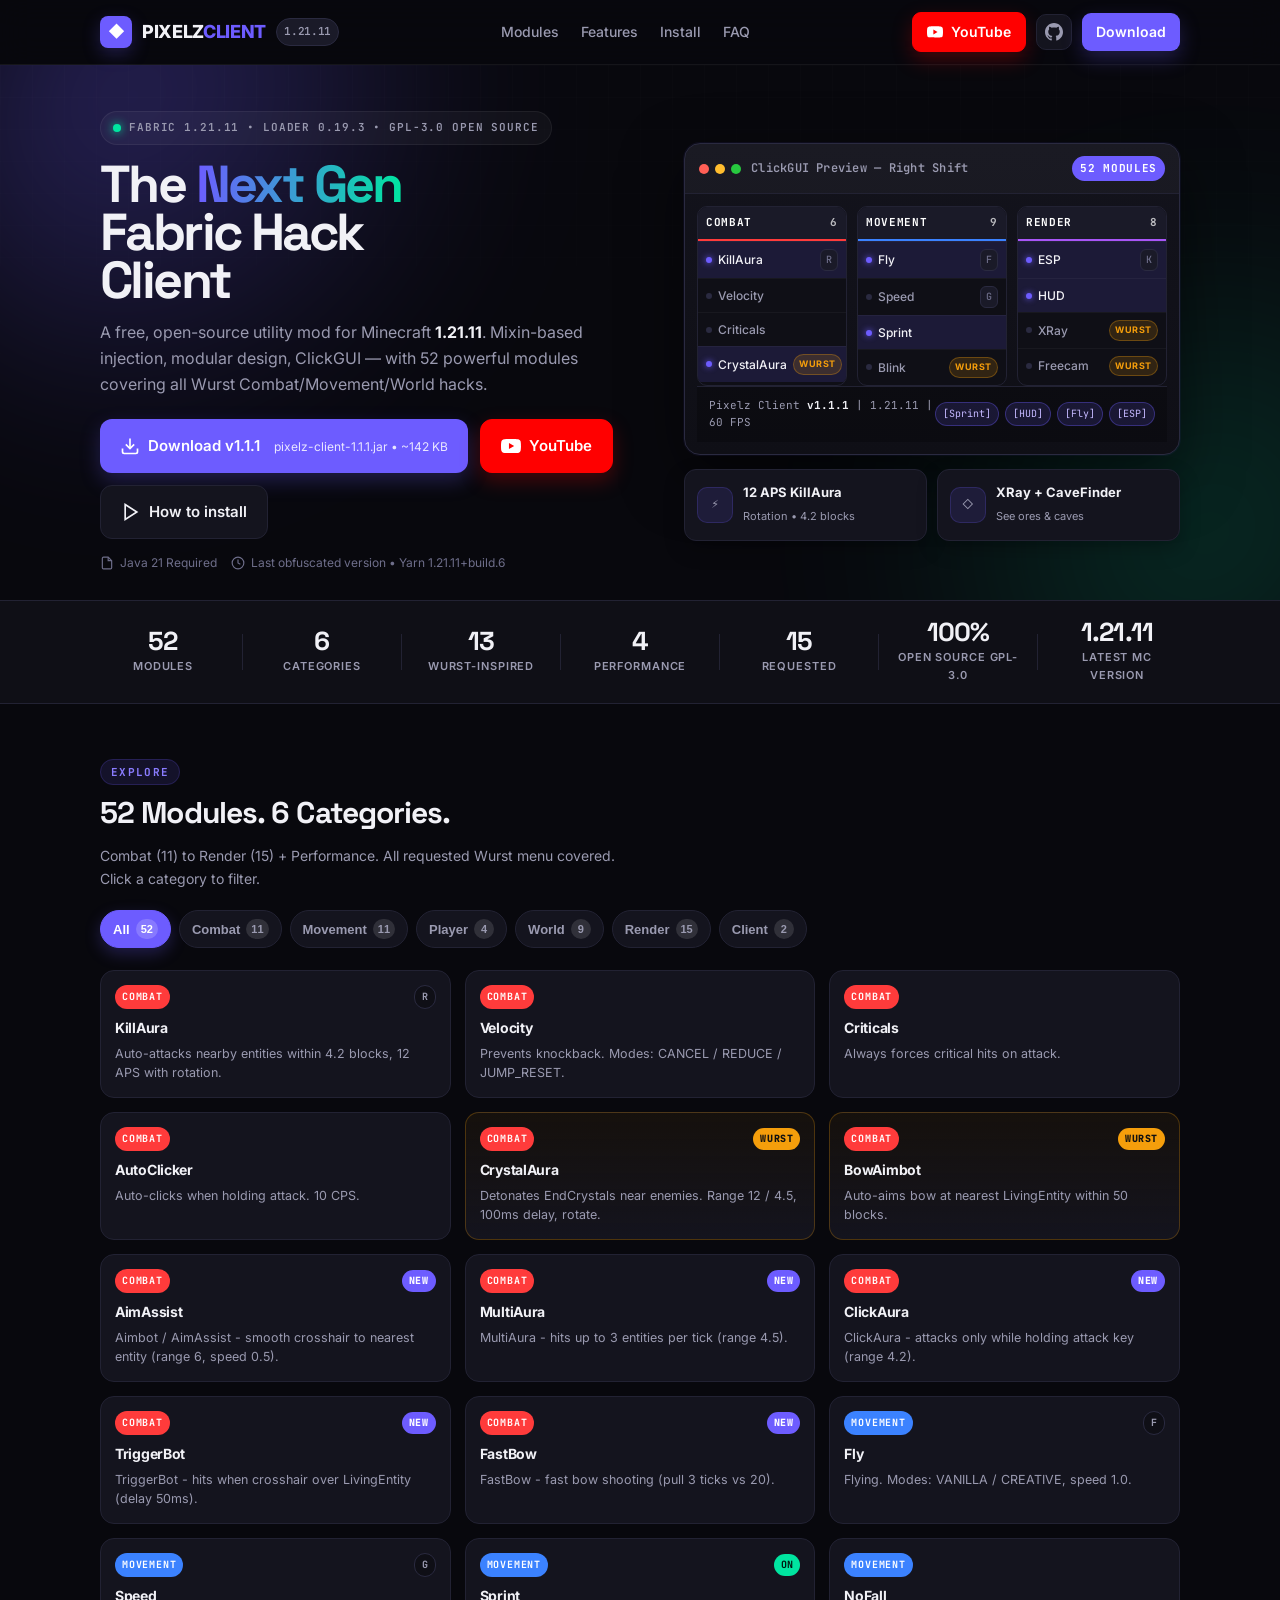
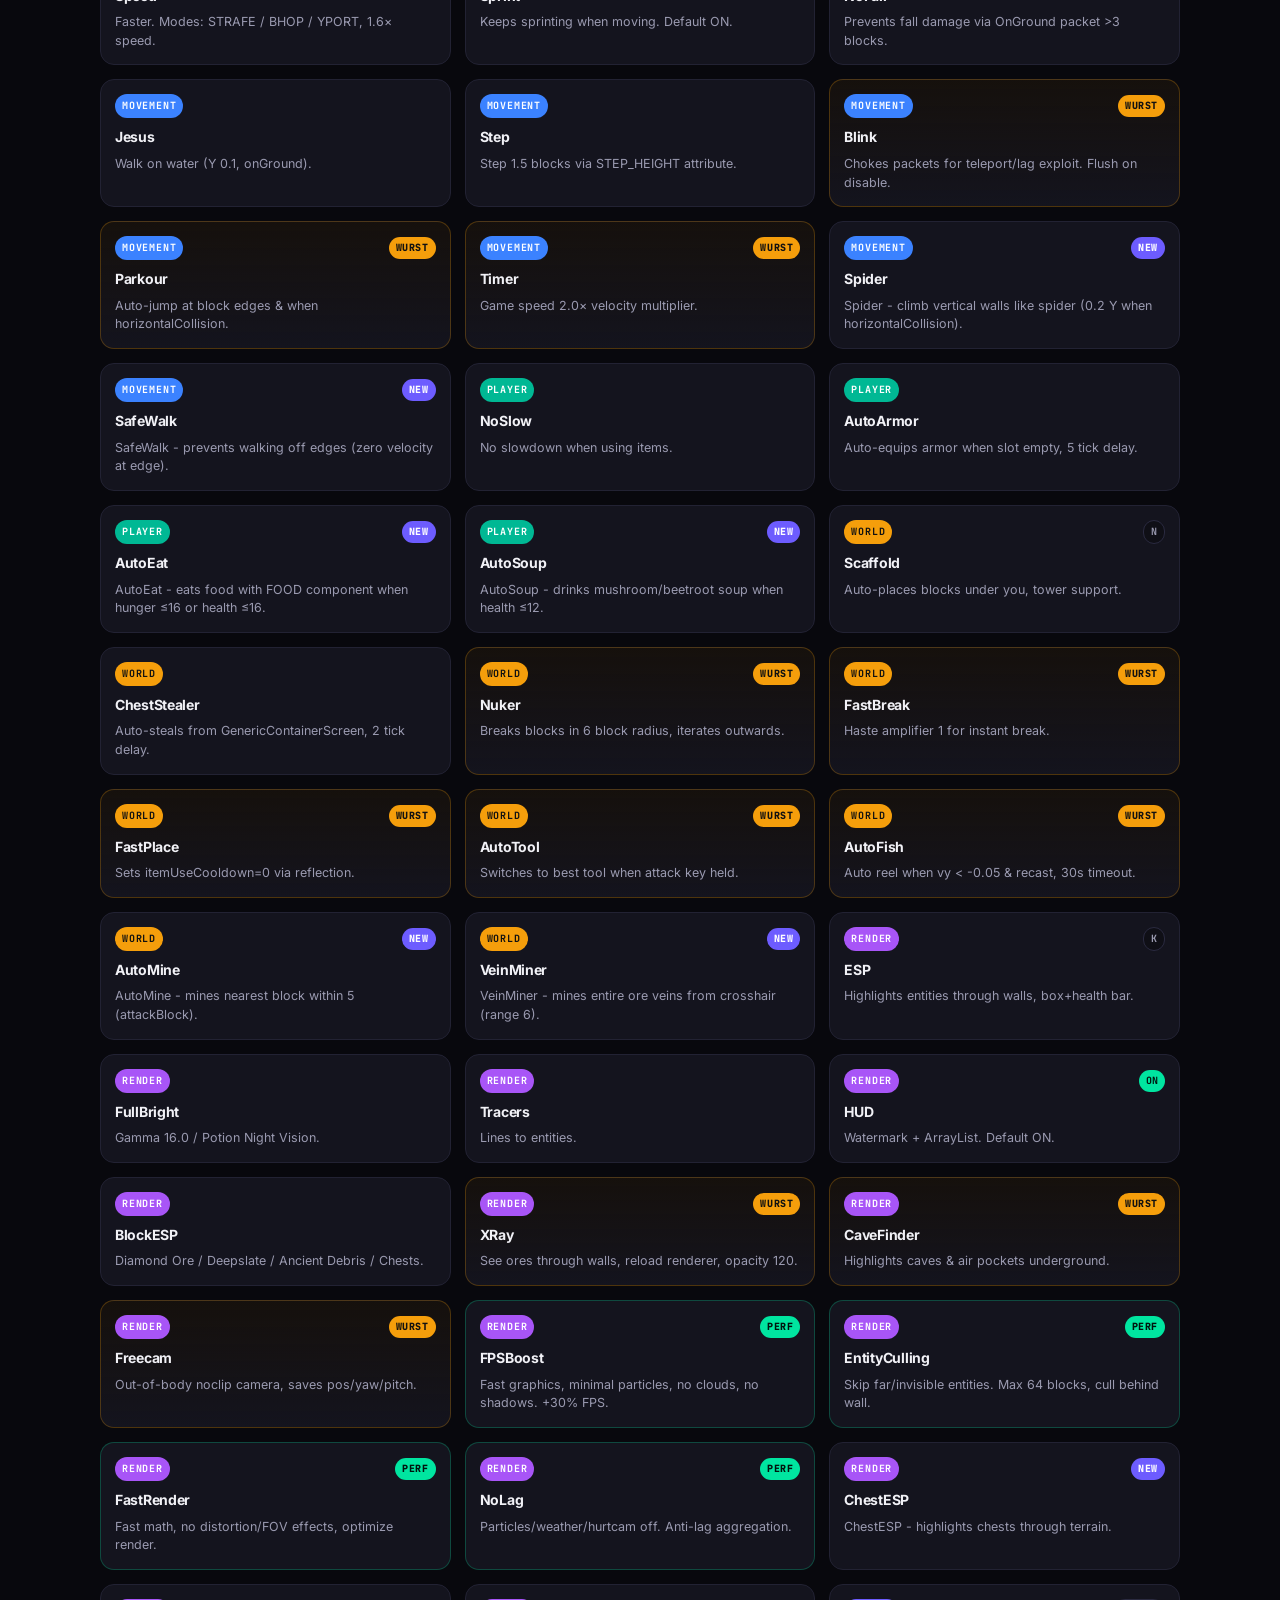
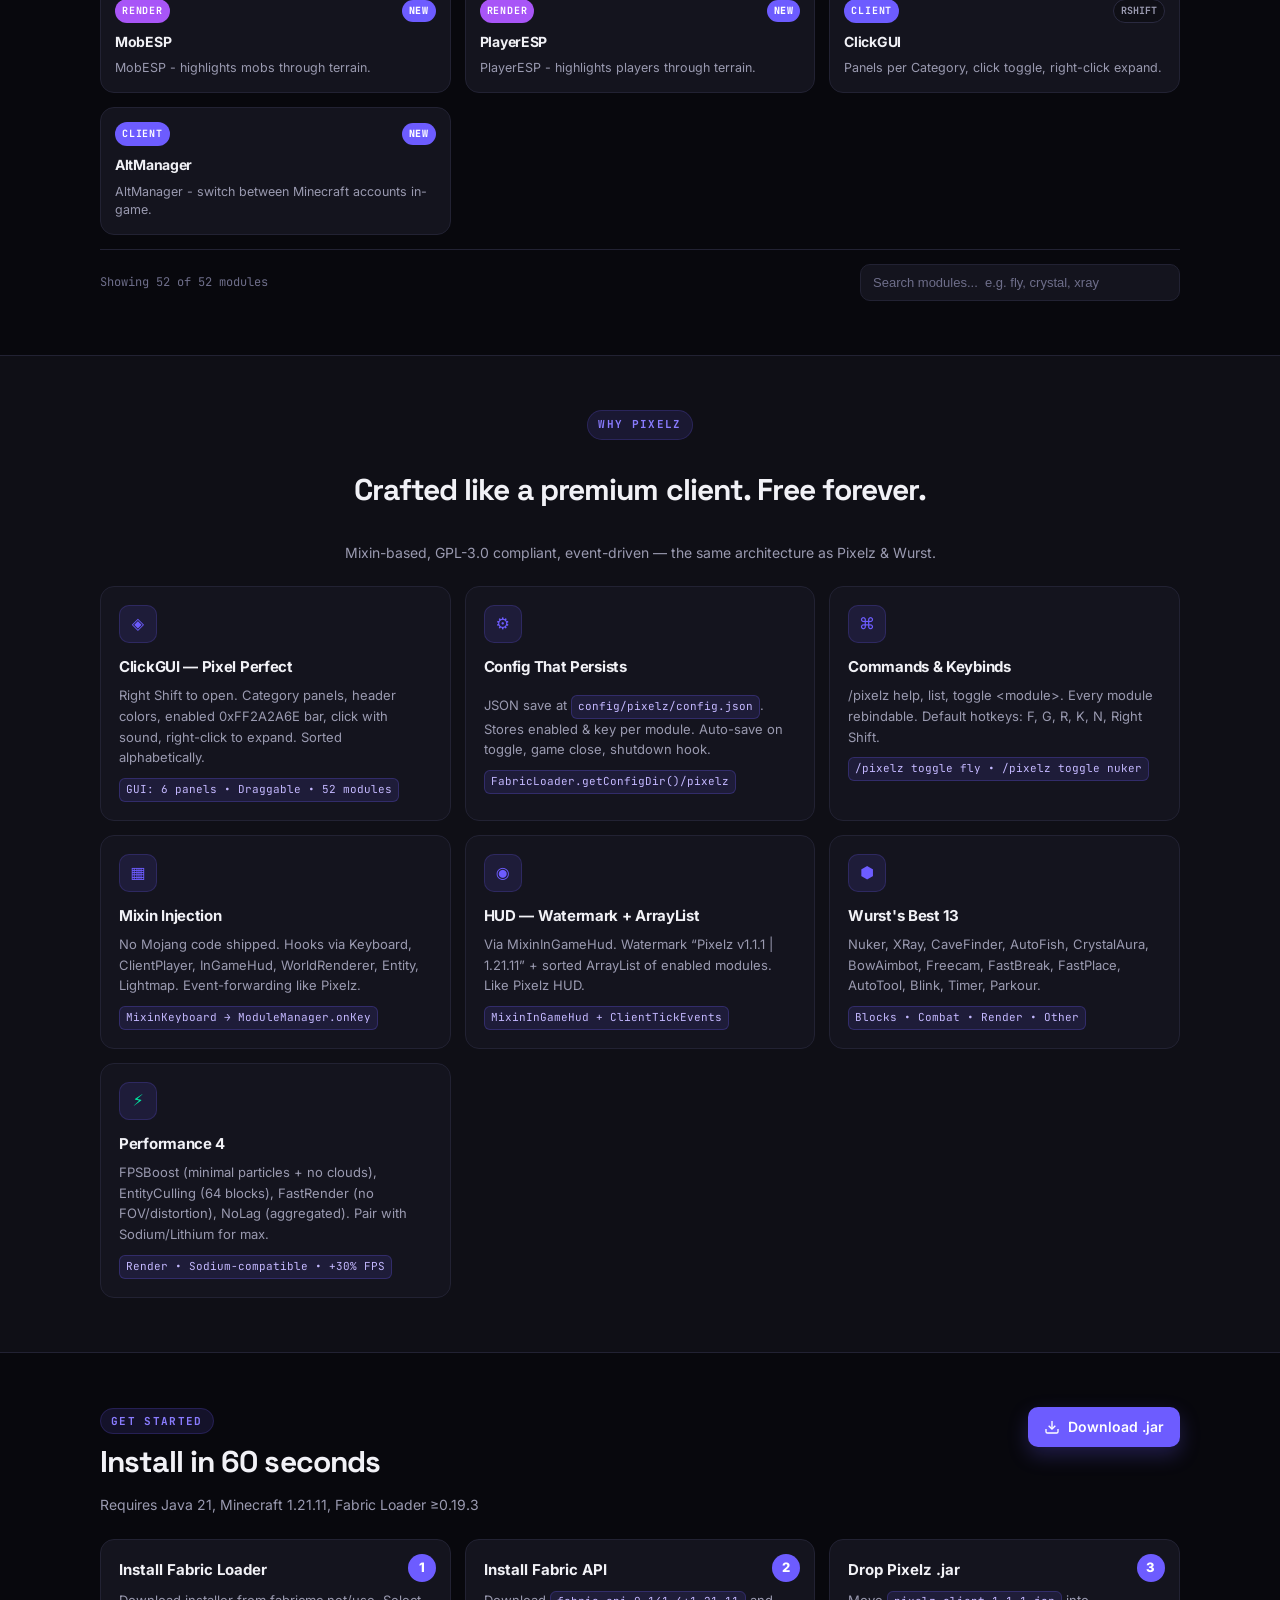
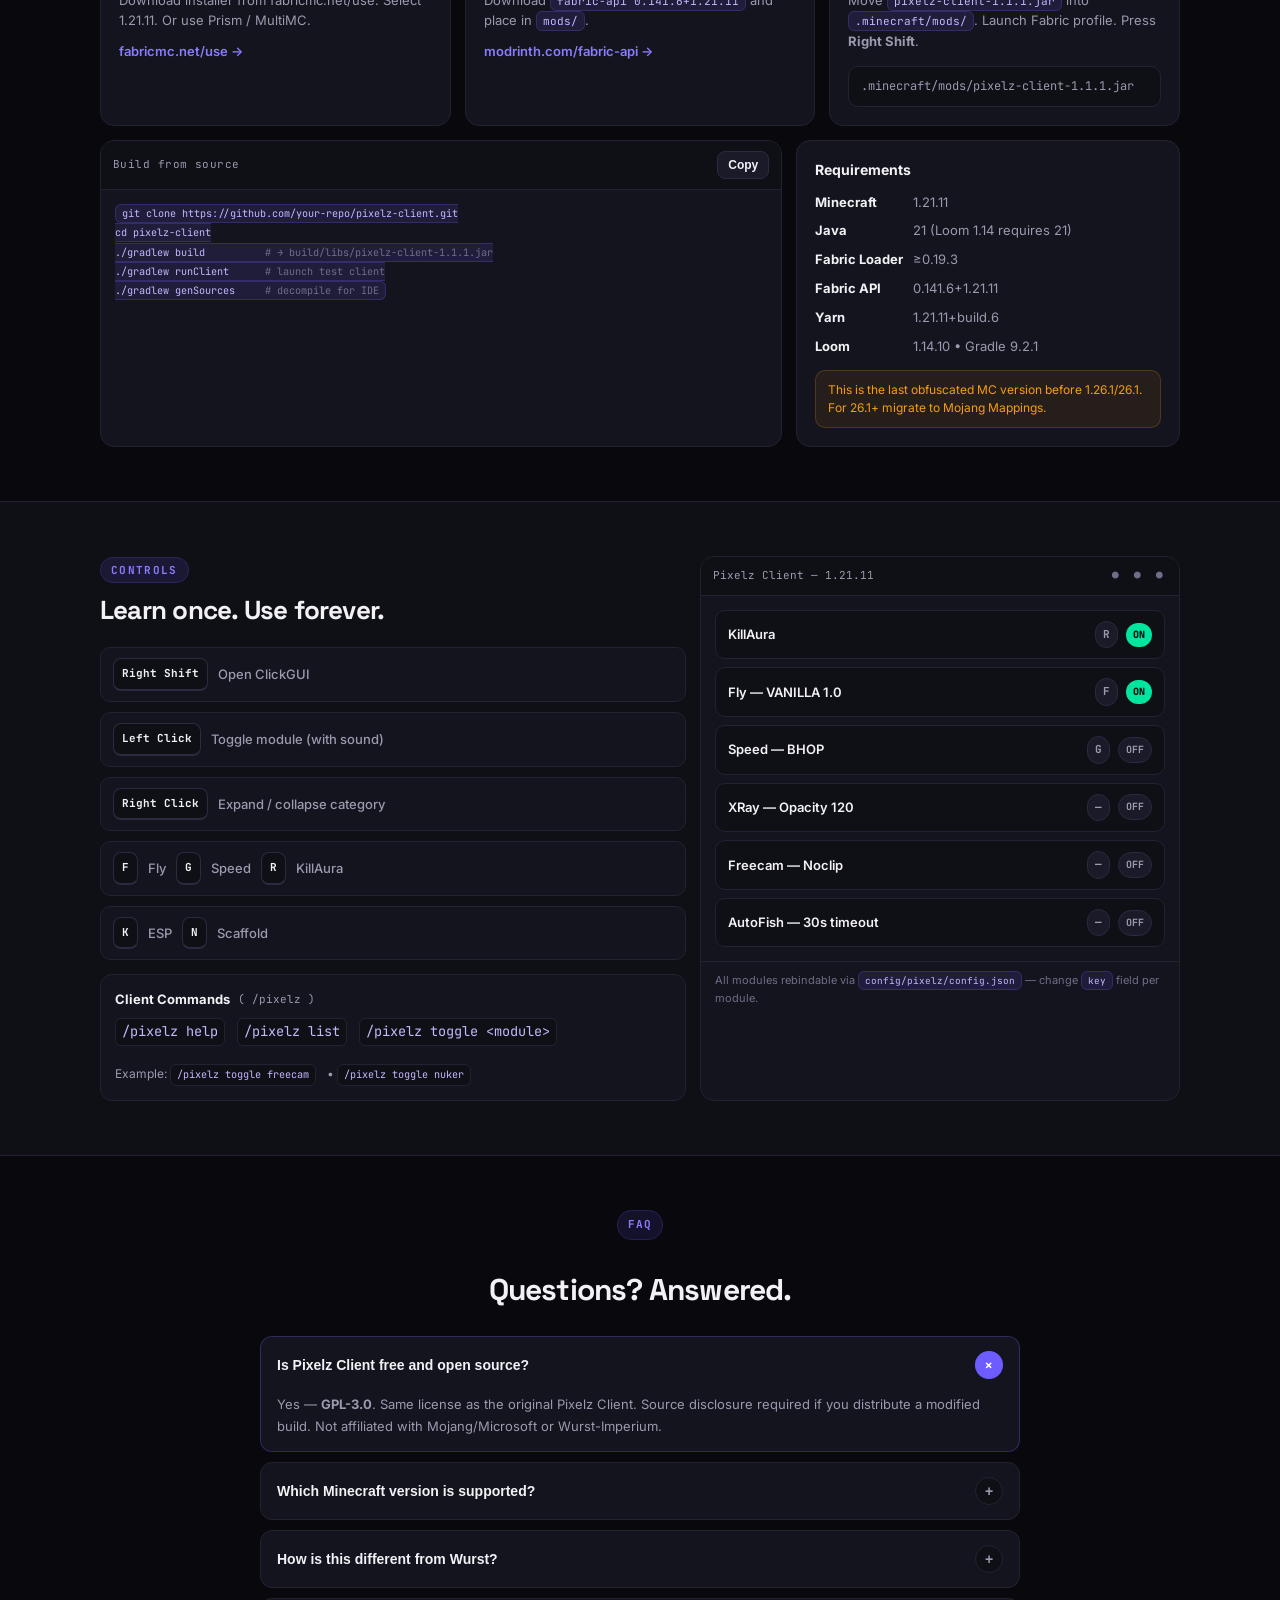
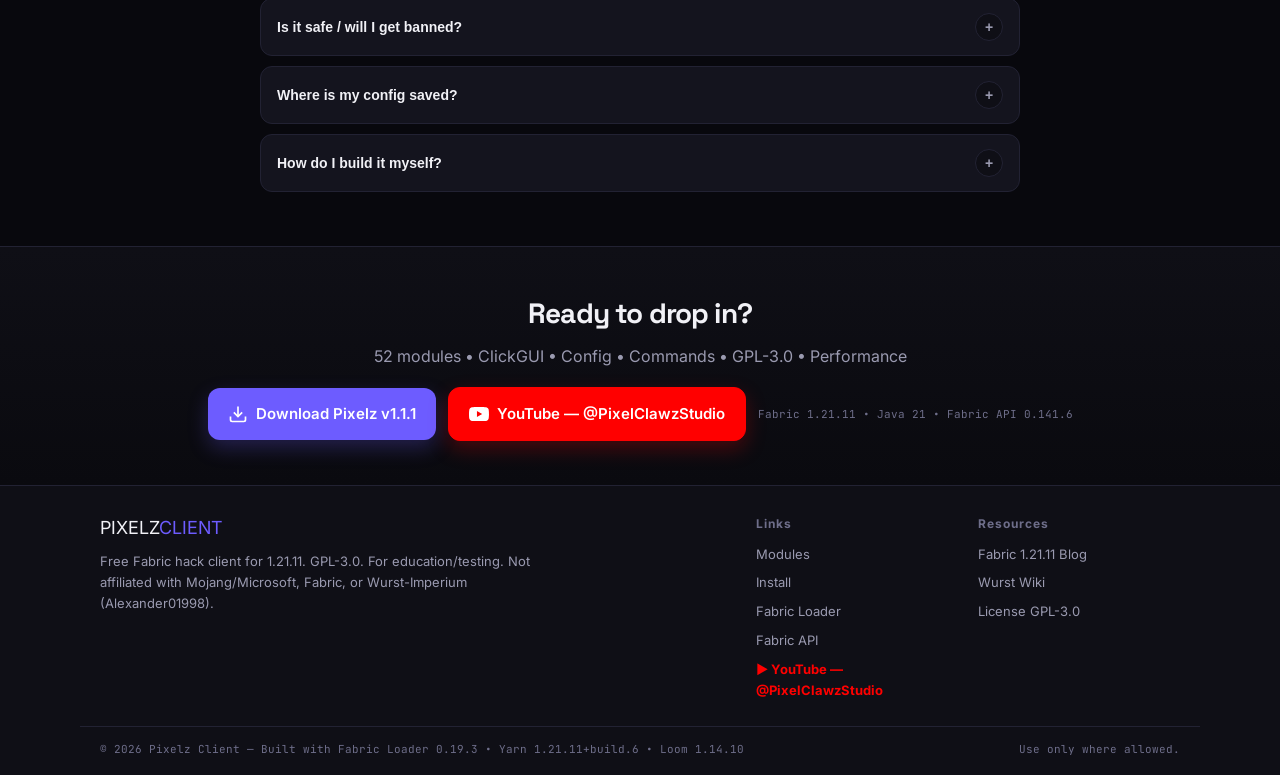
==== commit 6be96346: "Fix MixinEntity addVelocity for 1.21.11 (Vec3d) + bump to v1.1.1" ====
--- a/index.html
+++ b/index.html
@@ -15,7 +15,7 @@
   <!-- Navbar -->
   <nav class="nav" id="nav">
     <div class="nav-inner">
-      <a class="brand" href="#">
+      <a class="brand" href="https://ike10010.github.io/PixelzClient/">
         <span class="brand-icon">◆</span>
         <span class="brand-text">PIXELZ<span>CLIENT</span></span>
         <span class="brand-badge">1.21.11</span>
@@ -47,7 +47,7 @@
         <svg width="16" height="16" viewBox="0 0 24 24" fill="currentColor"><path d="M23.498 6.186a3.016 3.016 0 0 0-2.122-2.136C19.505 3.545 12 3.545 12 3.545s-7.505 0-9.377.505A3.017 3.017 0 0 0 .502 6.186C0 8.07 0 12 0 12s0 3.93.502 5.814a3.016 3.016 0 0 0 2.122 2.136c1.872.505 9.376.505 9.376.505s7.505 0 9.377-.505a3.015 3.015 0 0 0 2.122-2.136C24 15.93 24 12 24 12s0-3.93-.502-5.814zM9.545 15.568V8.432L15.818 12l-6.273 3.568z"/></svg>
         YouTube — @PixelClawzStudio
       </a>
-      <a href="#download" class="btn">Download v1.1.0</a>
+      <a href="#download" class="btn">Download v1.1.1</a>
     </div>
   </nav>
 
@@ -75,8 +75,8 @@
         <div class="hero-cta" id="download">
           <a href="#" class="btn btn-lg btn-primary" id="downloadBtn">
             <svg width="20" height="20" viewBox="0 0 24 24" fill="none" stroke="currentColor" stroke-width="2"><path d="M21 15v4a2 2 0 0 1-2 2H5a2 2 0 0 1-2-2v-4"/><polyline points="7 10 12 15 17 10"/><line x1="12" y1="15" x2="12" y2="3"/></svg>
-            Download v1.1.0
-            <span class="btn-sub">pixelz-client-1.1.0.jar •  ~142 KB</span>
+            Download v1.1.1
+            <span class="btn-sub">pixelz-client-1.1.1.jar •  ~142 KB</span>
           </a>
           <a href="https://www.youtube.com/@PixelClawzStudio" target="_blank" rel="noopener" class="btn btn-lg btn-youtube">
             <svg width="20" height="20" viewBox="0 0 24 24" fill="currentColor"><path d="M23.498 6.186a3.016 3.016 0 0 0-2.122-2.136C19.505 3.545 12 3.545 12 3.545s-7.505 0-9.377.505A3.017 3.017 0 0 0 .502 6.186C0 8.07 0 12 0 12s0 3.93.502 5.814a3.016 3.016 0 0 0 2.122 2.136c1.872.505 9.376.505 9.376.505s7.505 0 9.377-.505a3.015 3.015 0 0 0 2.122-2.136C24 15.93 24 12 24 12s0-3.93-.502-5.814zM9.545 15.568V8.432L15.818 12l-6.273 3.568z"/></svg>
@@ -125,7 +125,7 @@
               </div>
             </div>
             <div class="window-footer">
-              <span class="hud-watermark">Pixelz Client <em>v1.1.0</em> | 1.21.11 | 60 FPS</span>
+              <span class="hud-watermark">Pixelz Client <em>v1.1.1</em> | 1.21.11 | 60 FPS</span>
               <span class="hud-arraylist">
                 <span class="ar on">[Sprint]</span>
                 <span class="ar on">[HUD]</span>
@@ -297,7 +297,7 @@
         <div class="feature-card">
           <div class="f-icon">◉</div>
           <h3>HUD — Watermark + ArrayList</h3>
-          <p>Via MixinInGameHud. Watermark “Pixelz v1.1.0 | 1.21.11” + sorted ArrayList of enabled modules. Like Pixelz HUD.</p>
+          <p>Via MixinInGameHud. Watermark “Pixelz v1.1.1 | 1.21.11” + sorted ArrayList of enabled modules. Like Pixelz HUD.</p>
           <code>MixinInGameHud + ClientTickEvents</code>
         </div>
         <div class="feature-card">
@@ -344,17 +344,17 @@
         <div class="step">
           <span class="step-n">3</span>
           <h3>Drop Pixelz .jar</h3>
-          <p>Move <code>pixelz-client-1.1.0.jar</code> into <code>.minecraft/mods/</code>. Launch Fabric profile. Press <b>Right Shift</b>.</p>
-          <code class="step-code">.minecraft/mods/pixelz-client-1.1.0.jar</code>
+          <p>Move <code>pixelz-client-1.1.1.jar</code> into <code>.minecraft/mods/</code>. Launch Fabric profile. Press <b>Right Shift</b>.</p>
+          <code class="step-code">.minecraft/mods/pixelz-client-1.1.1.jar</code>
         </div>
       </div>
 
       <div class="install-extra">
         <div class="code-block">
-          <div class="code-bar"><span>Build from source</span><button class="copy-btn" data-copy="git clone https://github.com/your-repo/pixelz-client.git&#10;cd pixelz-client&#10;./gradlew build  # → build/libs/pixelz-client-1.1.0.jar">Copy</button></div>
+          <div class="code-bar"><span>Build from source</span><button class="copy-btn" data-copy="git clone https://github.com/your-repo/pixelz-client.git&#10;cd pixelz-client&#10;./gradlew build  # → build/libs/pixelz-client-1.1.1.jar">Copy</button></div>
 <pre><code>git clone https://github.com/your-repo/pixelz-client.git
 cd pixelz-client
-./gradlew build          <span class="c"># → build/libs/pixelz-client-1.1.0.jar</span>
+./gradlew build          <span class="c"># → build/libs/pixelz-client-1.1.1.jar</span>
 ./gradlew runClient      <span class="c"># launch test client</span>
 ./gradlew genSources     <span class="c"># decompile for IDE</span></code></pre>
         </div>
@@ -442,7 +442,7 @@
         </div>
         <div class="faq-item">
           <button class="faq-q">How do I build it myself? <span>+</span></button>
-          <div class="faq-a"><p>Requires Java 21. Run <code>./gradlew build</code> → <code>build/libs/pixelz-client-1.1.0.jar</code>. Use <code>./gradlew runClient</code> to test, <code>./gradlew genSources</code> for IDE decompile.</p></div>
+          <div class="faq-a"><p>Requires Java 21. Run <code>./gradlew build</code> → <code>build/libs/pixelz-client-1.1.1.jar</code>. Use <code>./gradlew runClient</code> to test, <code>./gradlew genSources</code> for IDE decompile.</p></div>
         </div>
       </div>
     </div>
@@ -454,7 +454,7 @@
       <h2>Ready to drop in?</h2>
       <p>52 modules • ClickGUI • Config • Commands • GPL-3.0 • Performance</p>
       <div class="cta-row">
-        <a href="#" class="btn btn-lg btn-primary" id="downloadBtn3"><svg width="20" height="20" viewBox="0 0 24 24" fill="none" stroke="currentColor" stroke-width="2"><path d="M21 15v4a2 2 0 0 1-2 2H5a2 2 0 0 1-2-2v-4"/><polyline points="7 10 12 15 17 10"/><line x1="12" y1="15" x2="12" y2="3"/></svg> Download Pixelz v1.1.0</a>
+        <a href="#" class="btn btn-lg btn-primary" id="downloadBtn3"><svg width="20" height="20" viewBox="0 0 24 24" fill="none" stroke="currentColor" stroke-width="2"><path d="M21 15v4a2 2 0 0 1-2 2H5a2 2 0 0 1-2-2v-4"/><polyline points="7 10 12 15 17 10"/><line x1="12" y1="15" x2="12" y2="3"/></svg> Download Pixelz v1.1.1</a>
         <a href="https://www.youtube.com/@PixelClawzStudio" target="_blank" rel="noopener" class="btn btn-lg btn-youtube">
           <svg width="20" height="20" viewBox="0 0 24 24" fill="currentColor"><path d="M23.498 6.186a3.016 3.016 0 0 0-2.122-2.136C19.505 3.545 12 3.545 12 3.545s-7.505 0-9.377.505A3.017 3.017 0 0 0 .502 6.186C0 8.07 0 12 0 12s0 3.93.502 5.814a3.016 3.016 0 0 0 2.122 2.136c1.872.505 9.376.505 9.376.505s7.505 0 9.377-.505a3.015 3.015 0 0 0 2.122-2.136C24 15.93 24 12 24 12s0-3.93-.502-5.814zM9.545 15.568V8.432L15.818 12l-6.273 3.568z"/></svg>
           YouTube — @PixelClawzStudio
@@ -499,3 +499,4 @@
   <script src="script.js"></script>
 </body>
 </html>
+
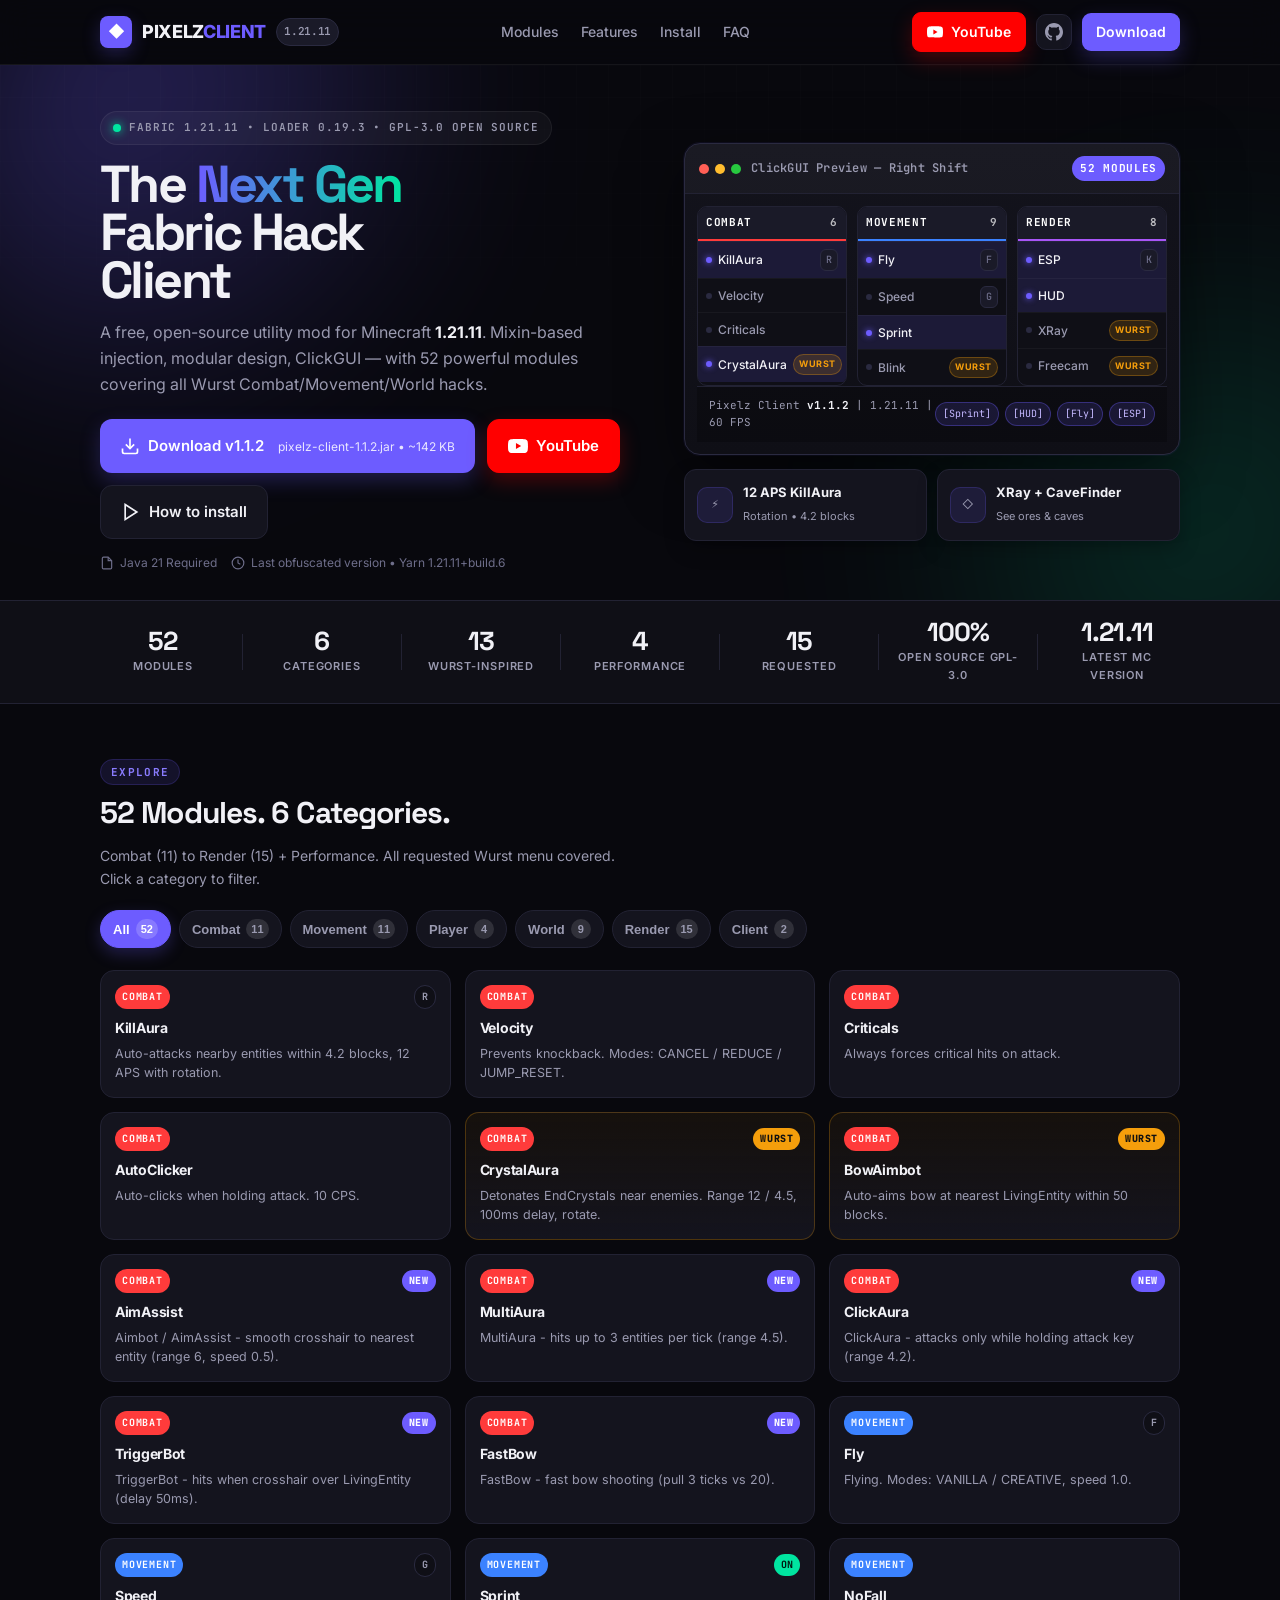
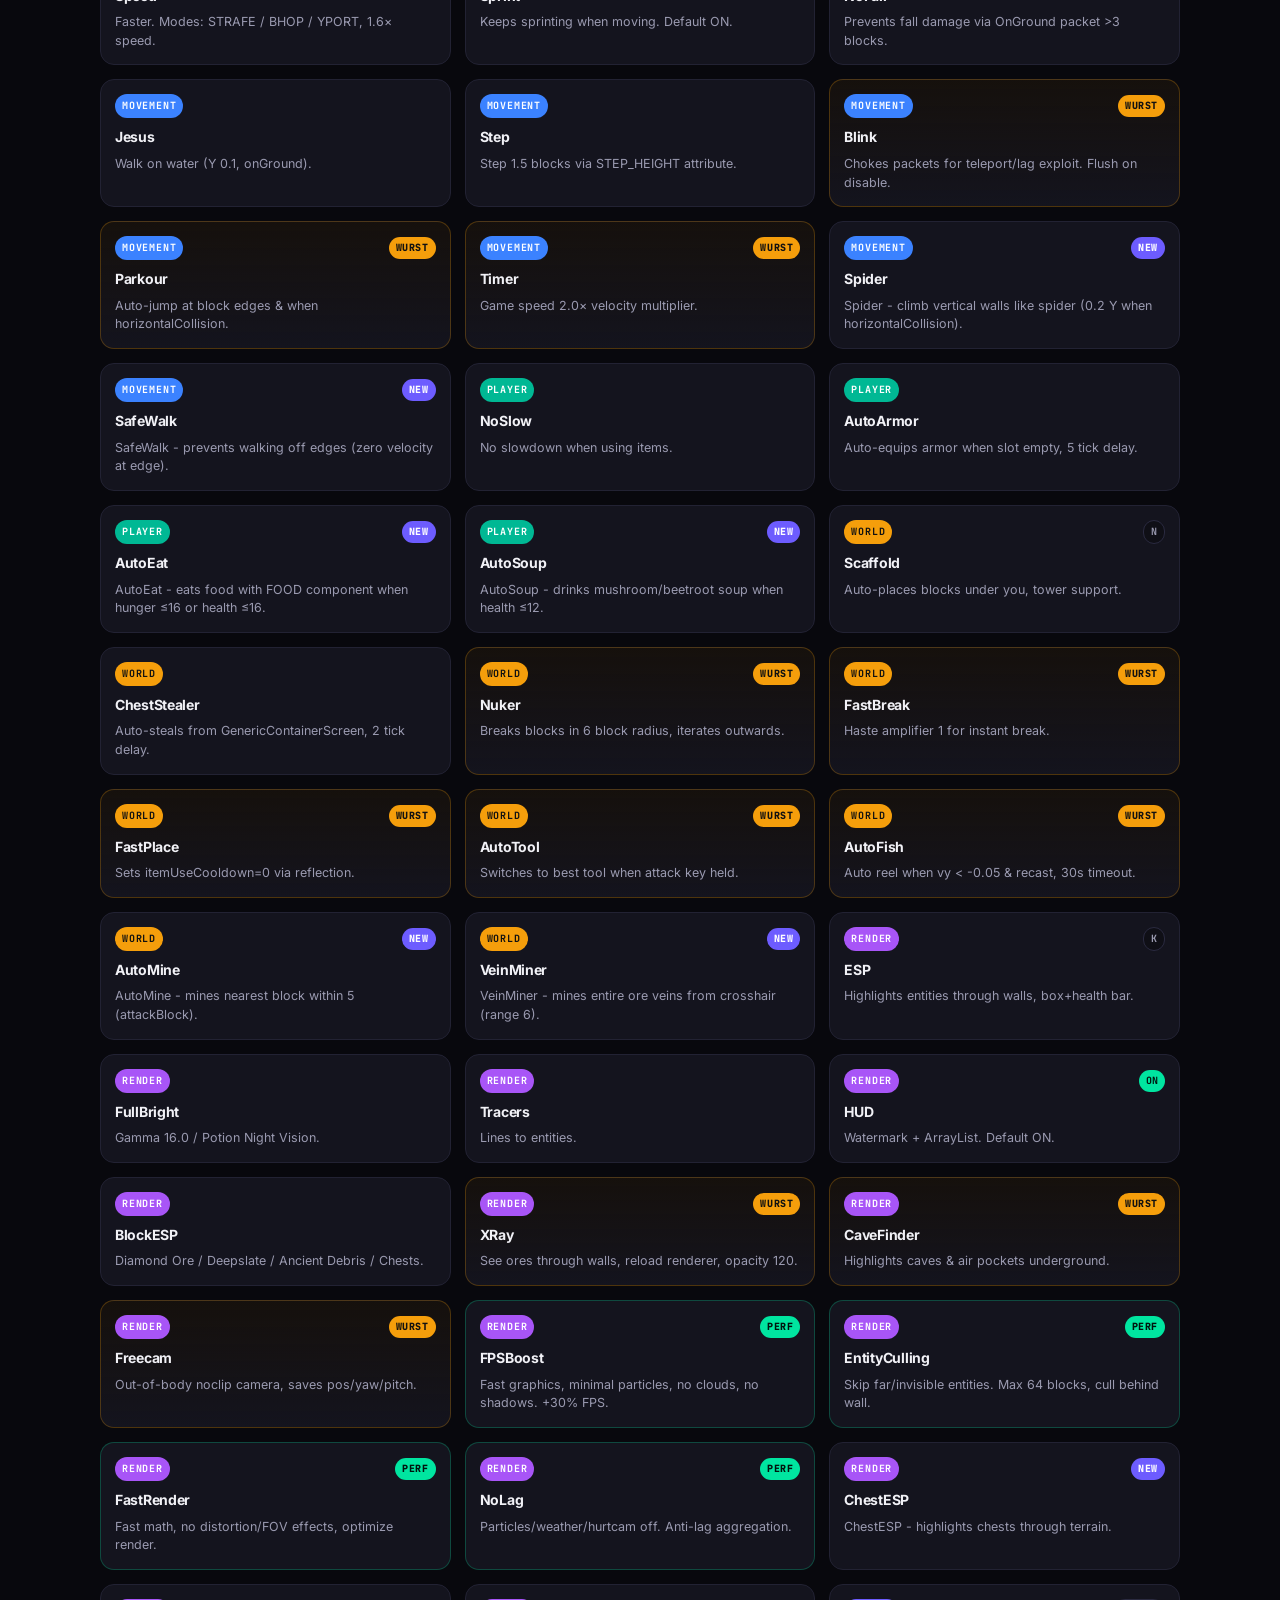
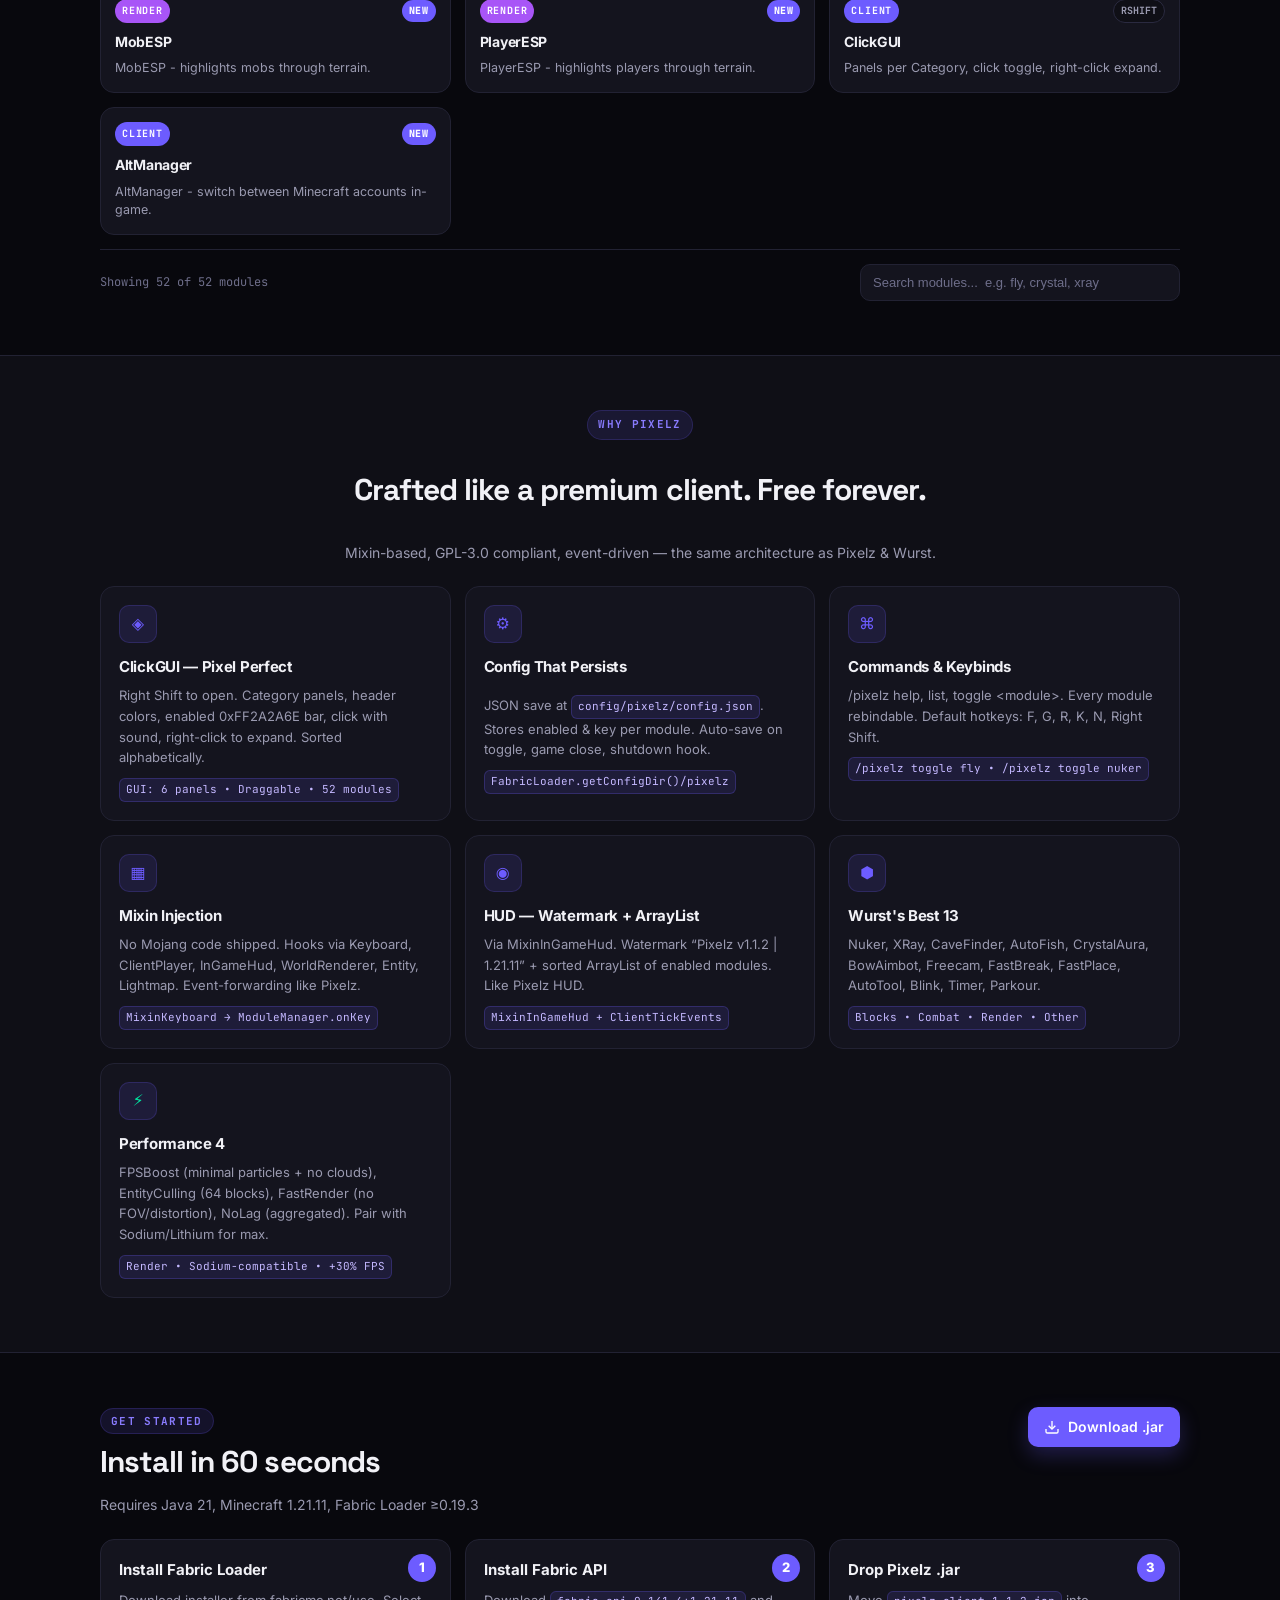
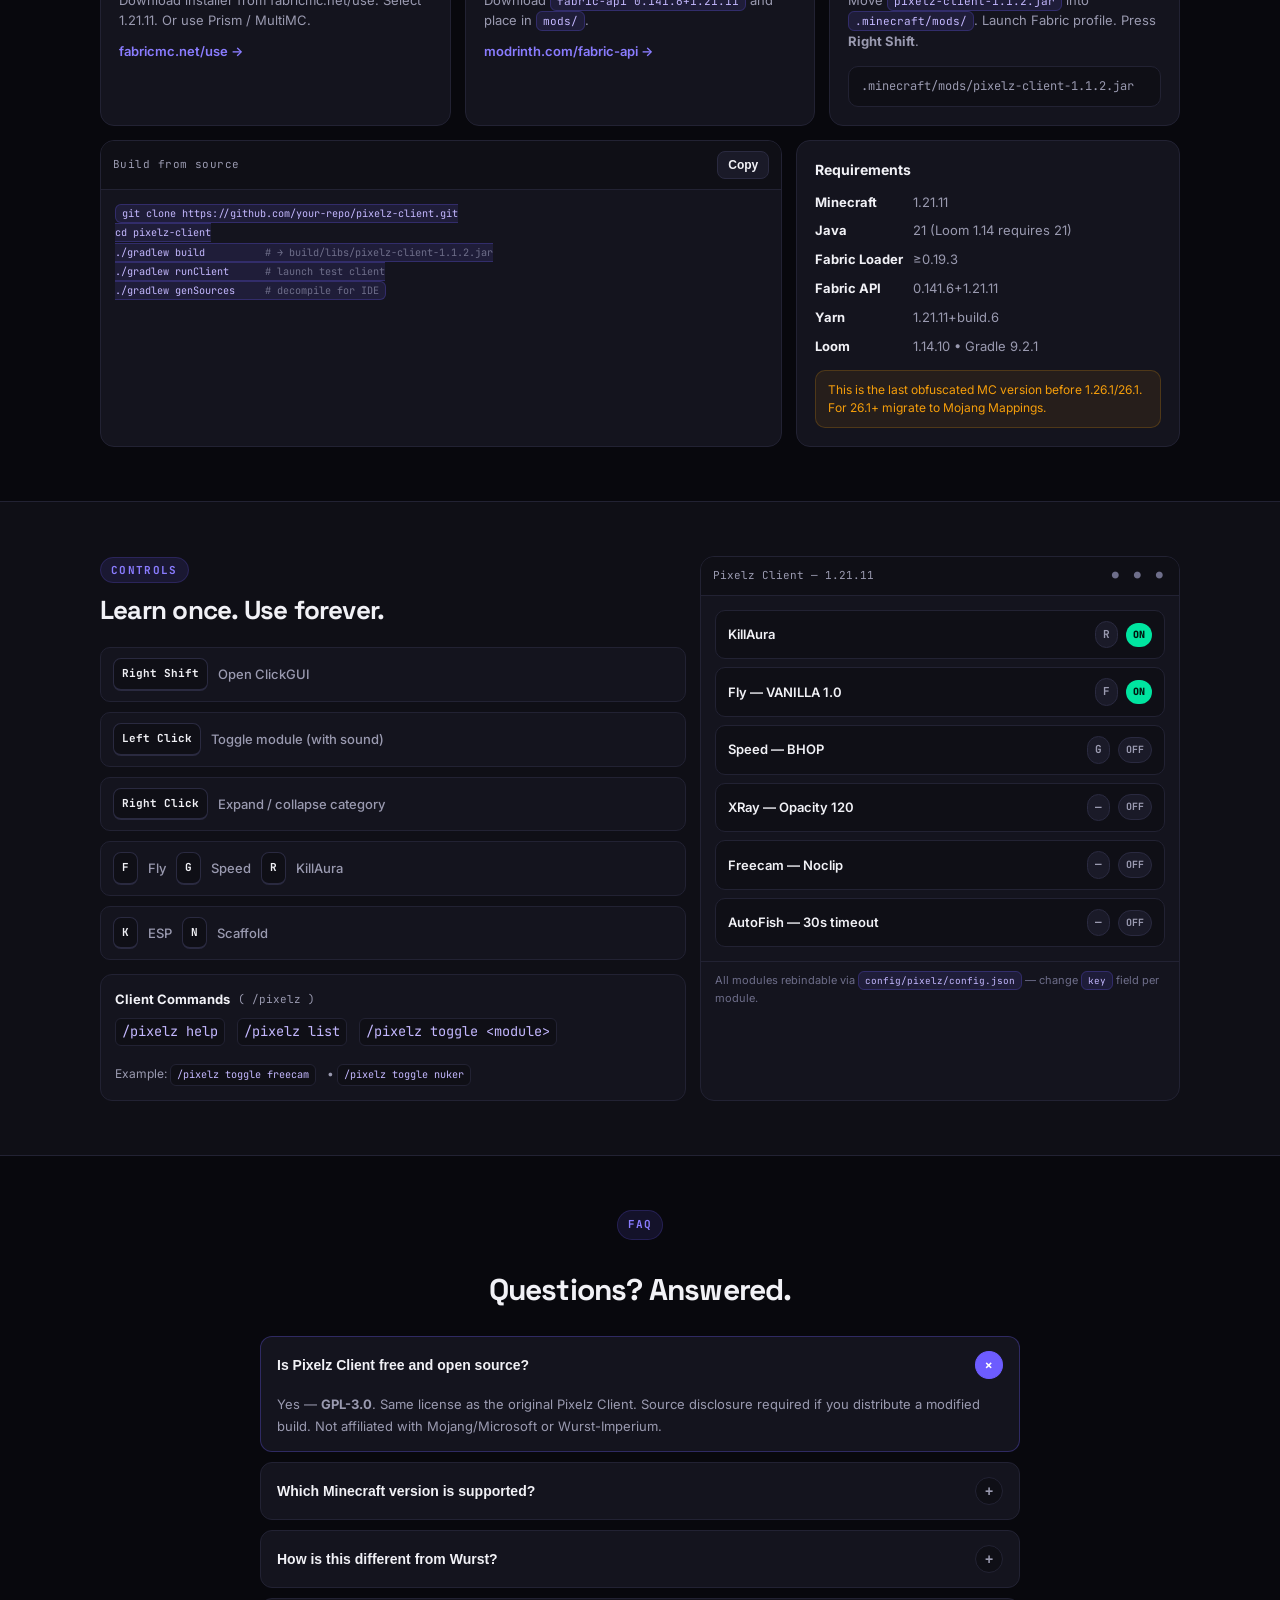
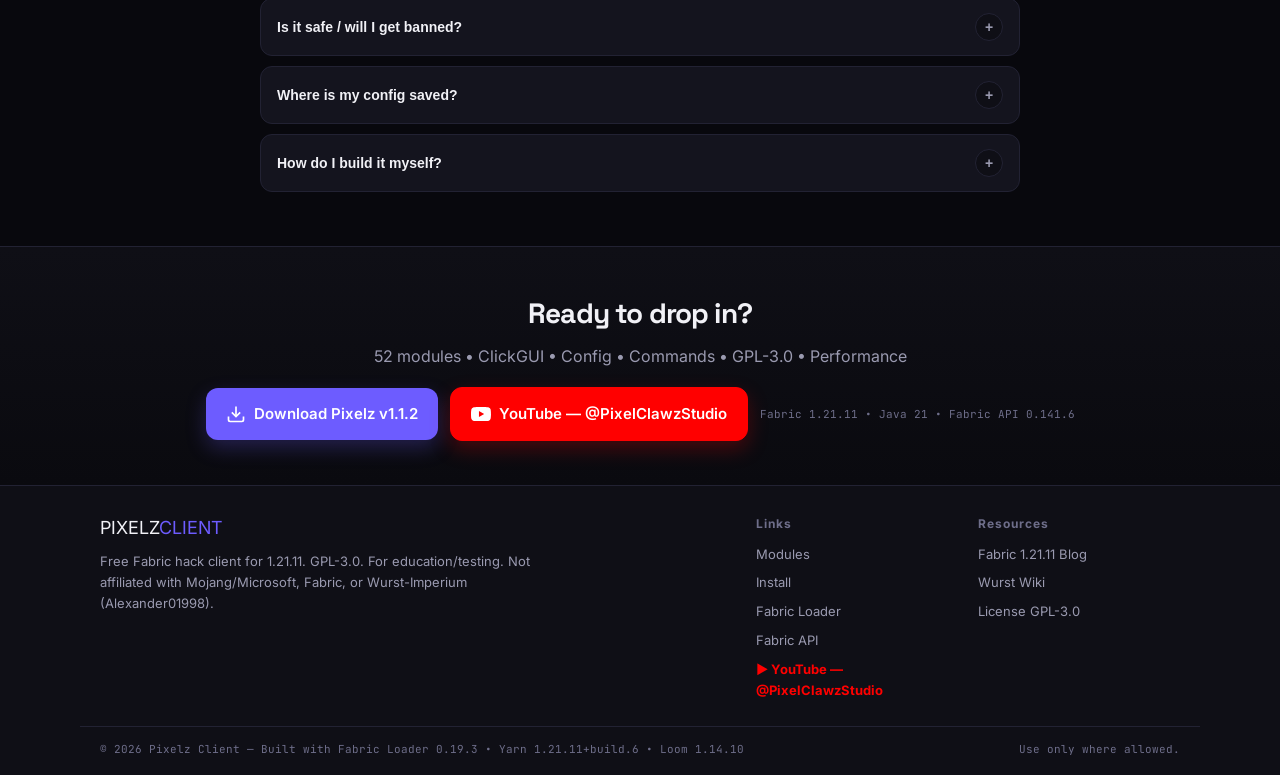
==== commit 0d05ce50: "Fix MixinKeyboard onKey for 1.21.11 (KeyInput) + bump to v1.1.2" ====
--- a/index.html
+++ b/index.html
@@ -47,7 +47,7 @@
         <svg width="16" height="16" viewBox="0 0 24 24" fill="currentColor"><path d="M23.498 6.186a3.016 3.016 0 0 0-2.122-2.136C19.505 3.545 12 3.545 12 3.545s-7.505 0-9.377.505A3.017 3.017 0 0 0 .502 6.186C0 8.07 0 12 0 12s0 3.93.502 5.814a3.016 3.016 0 0 0 2.122 2.136c1.872.505 9.376.505 9.376.505s7.505 0 9.377-.505a3.015 3.015 0 0 0 2.122-2.136C24 15.93 24 12 24 12s0-3.93-.502-5.814zM9.545 15.568V8.432L15.818 12l-6.273 3.568z"/></svg>
         YouTube — @PixelClawzStudio
       </a>
-      <a href="#download" class="btn">Download v1.1.1</a>
+      <a href="#download" class="btn">Download v1.1.2</a>
     </div>
   </nav>
 
@@ -75,8 +75,8 @@
         <div class="hero-cta" id="download">
           <a href="#" class="btn btn-lg btn-primary" id="downloadBtn">
             <svg width="20" height="20" viewBox="0 0 24 24" fill="none" stroke="currentColor" stroke-width="2"><path d="M21 15v4a2 2 0 0 1-2 2H5a2 2 0 0 1-2-2v-4"/><polyline points="7 10 12 15 17 10"/><line x1="12" y1="15" x2="12" y2="3"/></svg>
-            Download v1.1.1
-            <span class="btn-sub">pixelz-client-1.1.1.jar •  ~142 KB</span>
+            Download v1.1.2
+            <span class="btn-sub">pixelz-client-1.1.2.jar •  ~142 KB</span>
           </a>
           <a href="https://www.youtube.com/@PixelClawzStudio" target="_blank" rel="noopener" class="btn btn-lg btn-youtube">
             <svg width="20" height="20" viewBox="0 0 24 24" fill="currentColor"><path d="M23.498 6.186a3.016 3.016 0 0 0-2.122-2.136C19.505 3.545 12 3.545 12 3.545s-7.505 0-9.377.505A3.017 3.017 0 0 0 .502 6.186C0 8.07 0 12 0 12s0 3.93.502 5.814a3.016 3.016 0 0 0 2.122 2.136c1.872.505 9.376.505 9.376.505s7.505 0 9.377-.505a3.015 3.015 0 0 0 2.122-2.136C24 15.93 24 12 24 12s0-3.93-.502-5.814zM9.545 15.568V8.432L15.818 12l-6.273 3.568z"/></svg>
@@ -125,7 +125,7 @@
               </div>
             </div>
             <div class="window-footer">
-              <span class="hud-watermark">Pixelz Client <em>v1.1.1</em> | 1.21.11 | 60 FPS</span>
+              <span class="hud-watermark">Pixelz Client <em>v1.1.2</em> | 1.21.11 | 60 FPS</span>
               <span class="hud-arraylist">
                 <span class="ar on">[Sprint]</span>
                 <span class="ar on">[HUD]</span>
@@ -297,7 +297,7 @@
         <div class="feature-card">
           <div class="f-icon">◉</div>
           <h3>HUD — Watermark + ArrayList</h3>
-          <p>Via MixinInGameHud. Watermark “Pixelz v1.1.1 | 1.21.11” + sorted ArrayList of enabled modules. Like Pixelz HUD.</p>
+          <p>Via MixinInGameHud. Watermark “Pixelz v1.1.2 | 1.21.11” + sorted ArrayList of enabled modules. Like Pixelz HUD.</p>
           <code>MixinInGameHud + ClientTickEvents</code>
         </div>
         <div class="feature-card">
@@ -344,17 +344,17 @@
         <div class="step">
           <span class="step-n">3</span>
           <h3>Drop Pixelz .jar</h3>
-          <p>Move <code>pixelz-client-1.1.1.jar</code> into <code>.minecraft/mods/</code>. Launch Fabric profile. Press <b>Right Shift</b>.</p>
-          <code class="step-code">.minecraft/mods/pixelz-client-1.1.1.jar</code>
+          <p>Move <code>pixelz-client-1.1.2.jar</code> into <code>.minecraft/mods/</code>. Launch Fabric profile. Press <b>Right Shift</b>.</p>
+          <code class="step-code">.minecraft/mods/pixelz-client-1.1.2.jar</code>
         </div>
       </div>
 
       <div class="install-extra">
         <div class="code-block">
-          <div class="code-bar"><span>Build from source</span><button class="copy-btn" data-copy="git clone https://github.com/your-repo/pixelz-client.git&#10;cd pixelz-client&#10;./gradlew build  # → build/libs/pixelz-client-1.1.1.jar">Copy</button></div>
+          <div class="code-bar"><span>Build from source</span><button class="copy-btn" data-copy="git clone https://github.com/your-repo/pixelz-client.git&#10;cd pixelz-client&#10;./gradlew build  # → build/libs/pixelz-client-1.1.2.jar">Copy</button></div>
 <pre><code>git clone https://github.com/your-repo/pixelz-client.git
 cd pixelz-client
-./gradlew build          <span class="c"># → build/libs/pixelz-client-1.1.1.jar</span>
+./gradlew build          <span class="c"># → build/libs/pixelz-client-1.1.2.jar</span>
 ./gradlew runClient      <span class="c"># launch test client</span>
 ./gradlew genSources     <span class="c"># decompile for IDE</span></code></pre>
         </div>
@@ -442,7 +442,7 @@
         </div>
         <div class="faq-item">
           <button class="faq-q">How do I build it myself? <span>+</span></button>
-          <div class="faq-a"><p>Requires Java 21. Run <code>./gradlew build</code> → <code>build/libs/pixelz-client-1.1.1.jar</code>. Use <code>./gradlew runClient</code> to test, <code>./gradlew genSources</code> for IDE decompile.</p></div>
+          <div class="faq-a"><p>Requires Java 21. Run <code>./gradlew build</code> → <code>build/libs/pixelz-client-1.1.2.jar</code>. Use <code>./gradlew runClient</code> to test, <code>./gradlew genSources</code> for IDE decompile.</p></div>
         </div>
       </div>
     </div>
@@ -454,7 +454,7 @@
       <h2>Ready to drop in?</h2>
       <p>52 modules • ClickGUI • Config • Commands • GPL-3.0 • Performance</p>
       <div class="cta-row">
-        <a href="#" class="btn btn-lg btn-primary" id="downloadBtn3"><svg width="20" height="20" viewBox="0 0 24 24" fill="none" stroke="currentColor" stroke-width="2"><path d="M21 15v4a2 2 0 0 1-2 2H5a2 2 0 0 1-2-2v-4"/><polyline points="7 10 12 15 17 10"/><line x1="12" y1="15" x2="12" y2="3"/></svg> Download Pixelz v1.1.1</a>
+        <a href="#" class="btn btn-lg btn-primary" id="downloadBtn3"><svg width="20" height="20" viewBox="0 0 24 24" fill="none" stroke="currentColor" stroke-width="2"><path d="M21 15v4a2 2 0 0 1-2 2H5a2 2 0 0 1-2-2v-4"/><polyline points="7 10 12 15 17 10"/><line x1="12" y1="15" x2="12" y2="3"/></svg> Download Pixelz v1.1.2</a>
         <a href="https://www.youtube.com/@PixelClawzStudio" target="_blank" rel="noopener" class="btn btn-lg btn-youtube">
           <svg width="20" height="20" viewBox="0 0 24 24" fill="currentColor"><path d="M23.498 6.186a3.016 3.016 0 0 0-2.122-2.136C19.505 3.545 12 3.545 12 3.545s-7.505 0-9.377.505A3.017 3.017 0 0 0 .502 6.186C0 8.07 0 12 0 12s0 3.93.502 5.814a3.016 3.016 0 0 0 2.122 2.136c1.872.505 9.376.505 9.376.505s7.505 0 9.377-.505a3.015 3.015 0 0 0 2.122-2.136C24 15.93 24 12 24 12s0-3.93-.502-5.814zM9.545 15.568V8.432L15.818 12l-6.273 3.568z"/></svg>
           YouTube — @PixelClawzStudio
@@ -500,3 +500,5 @@
 </body>
 </html>
 
+
+
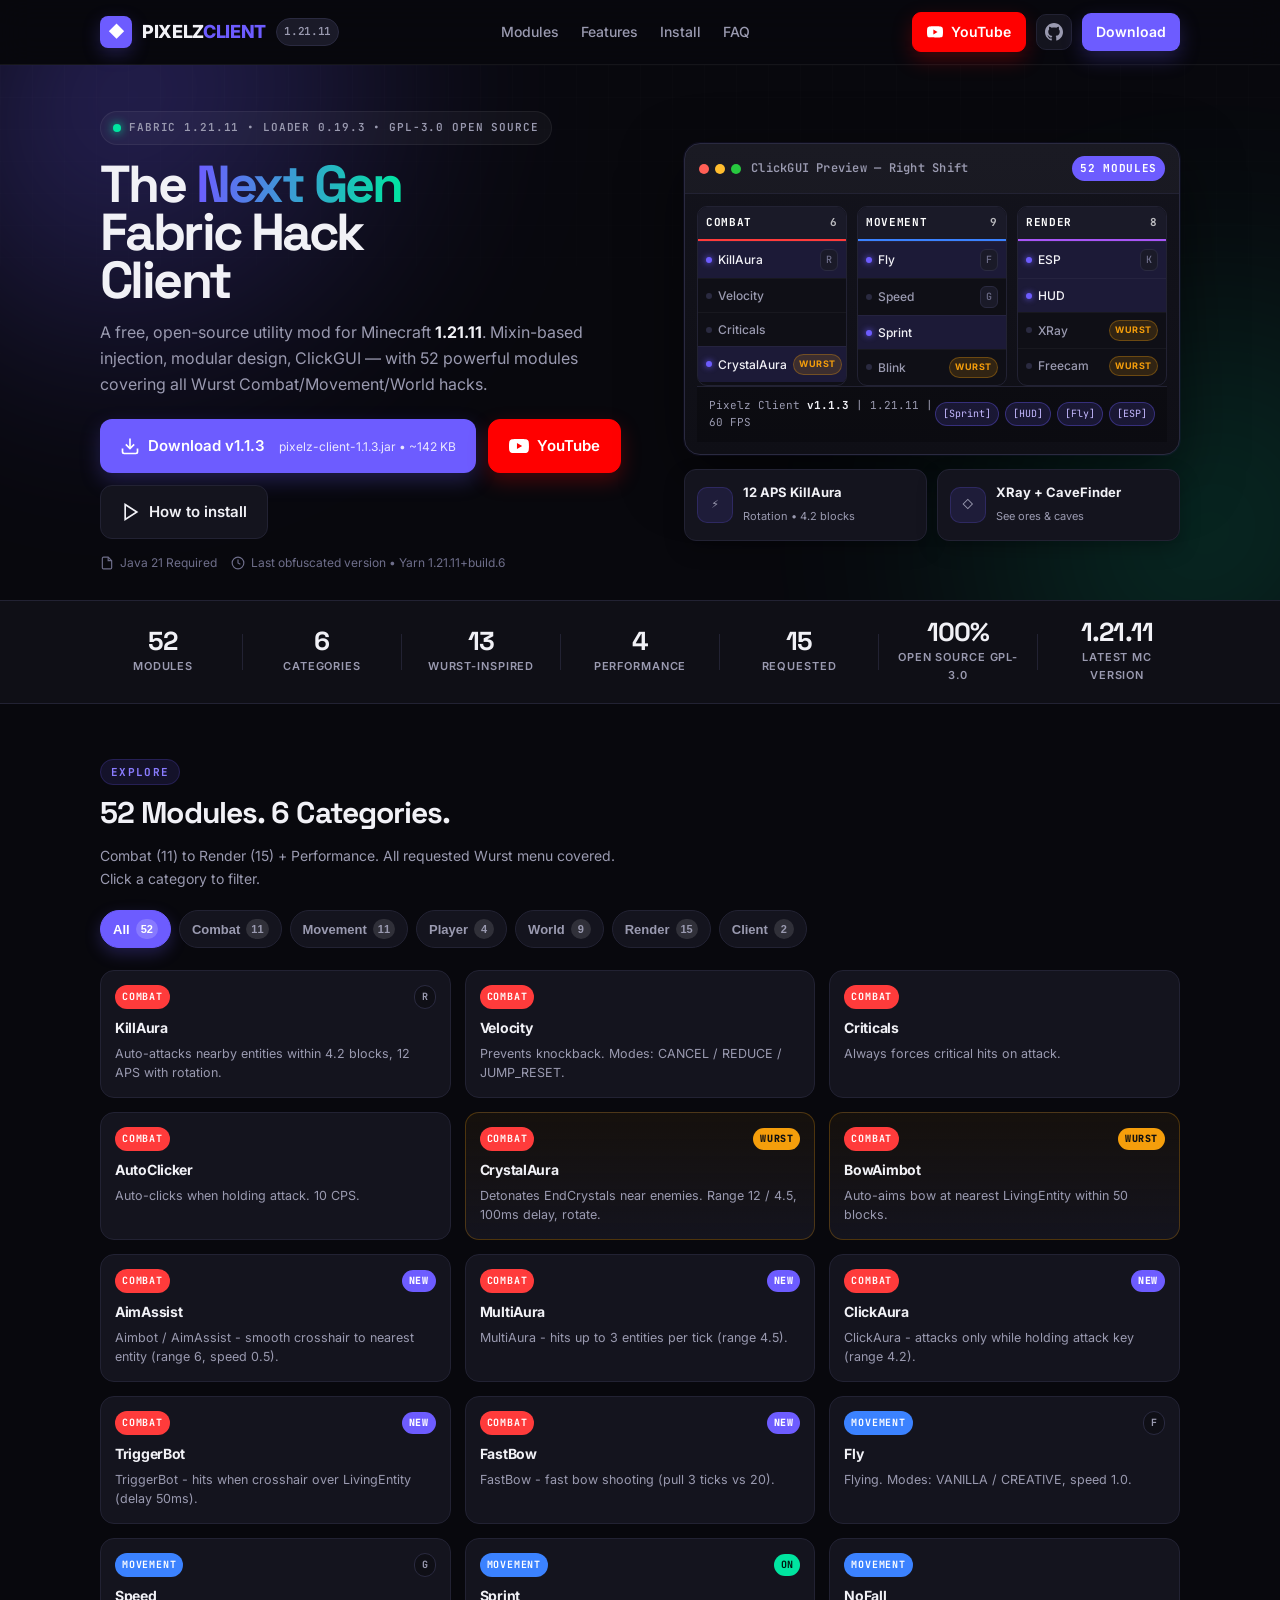
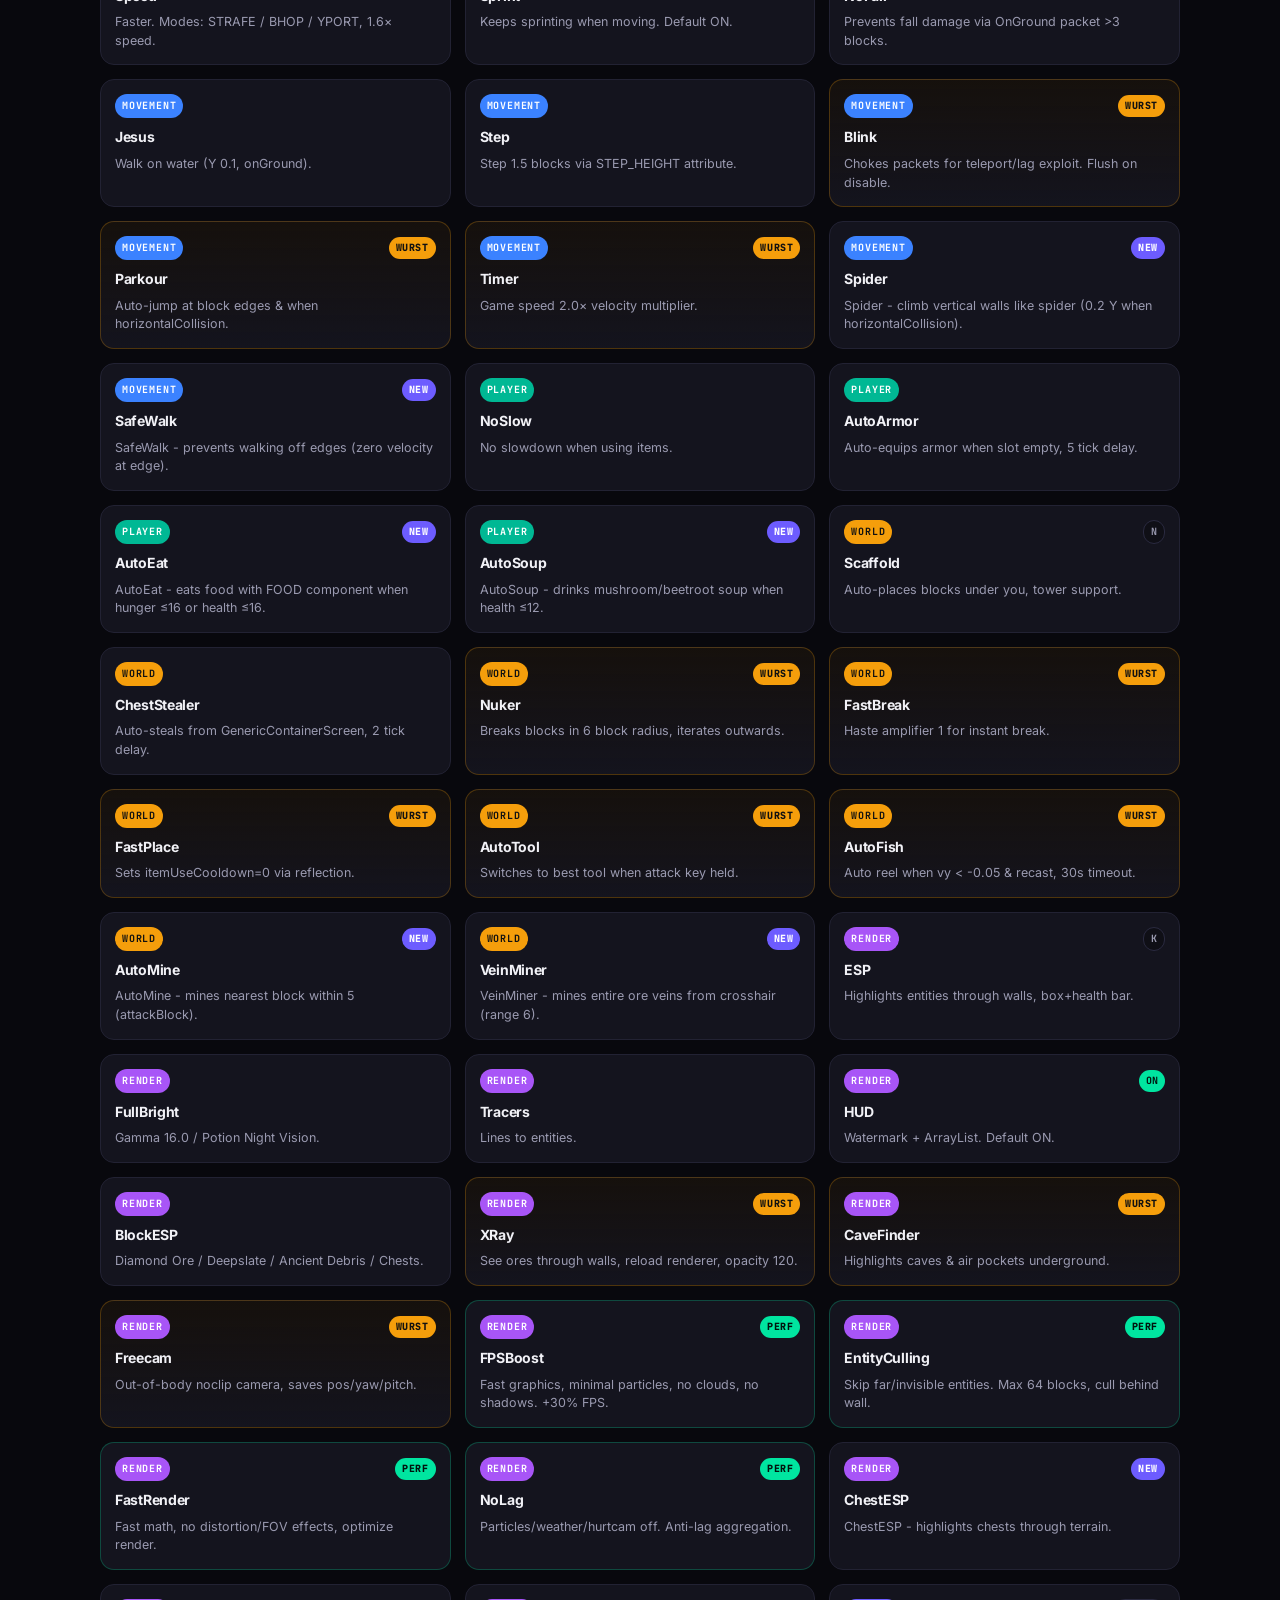
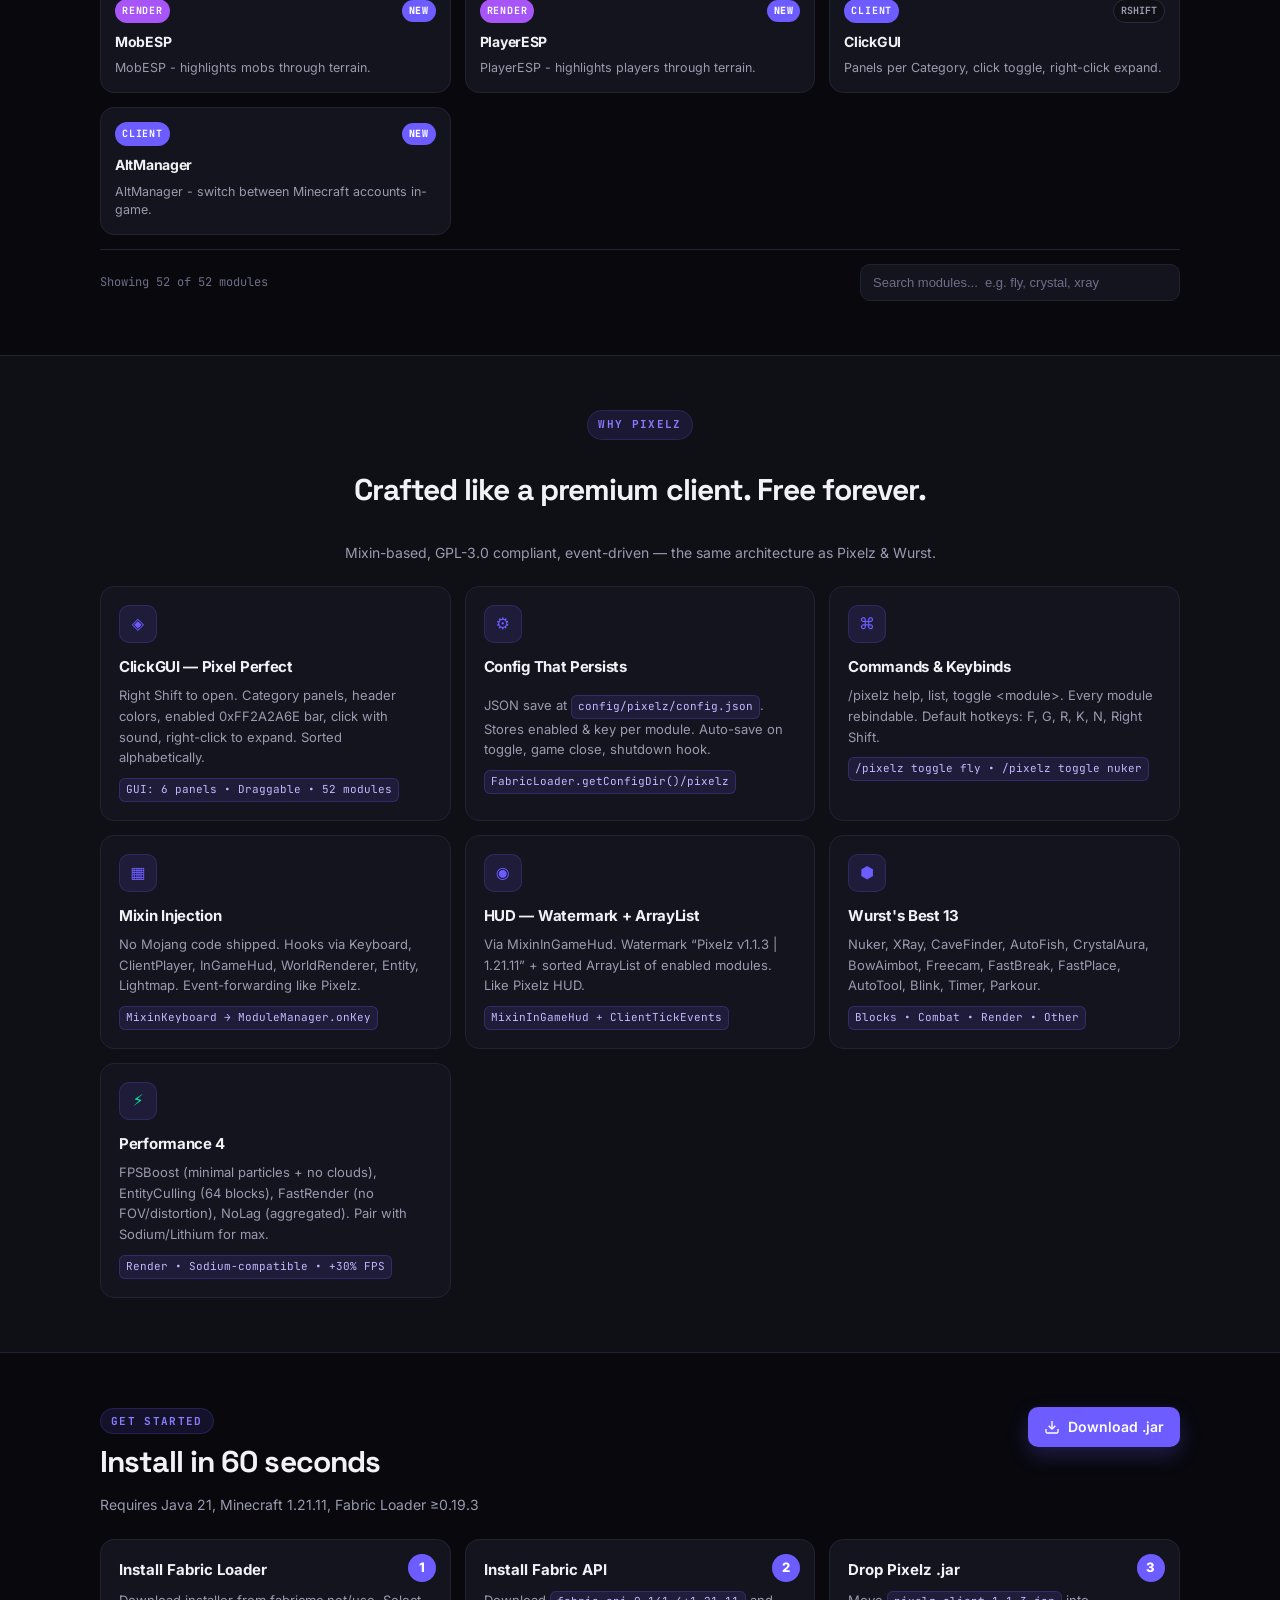
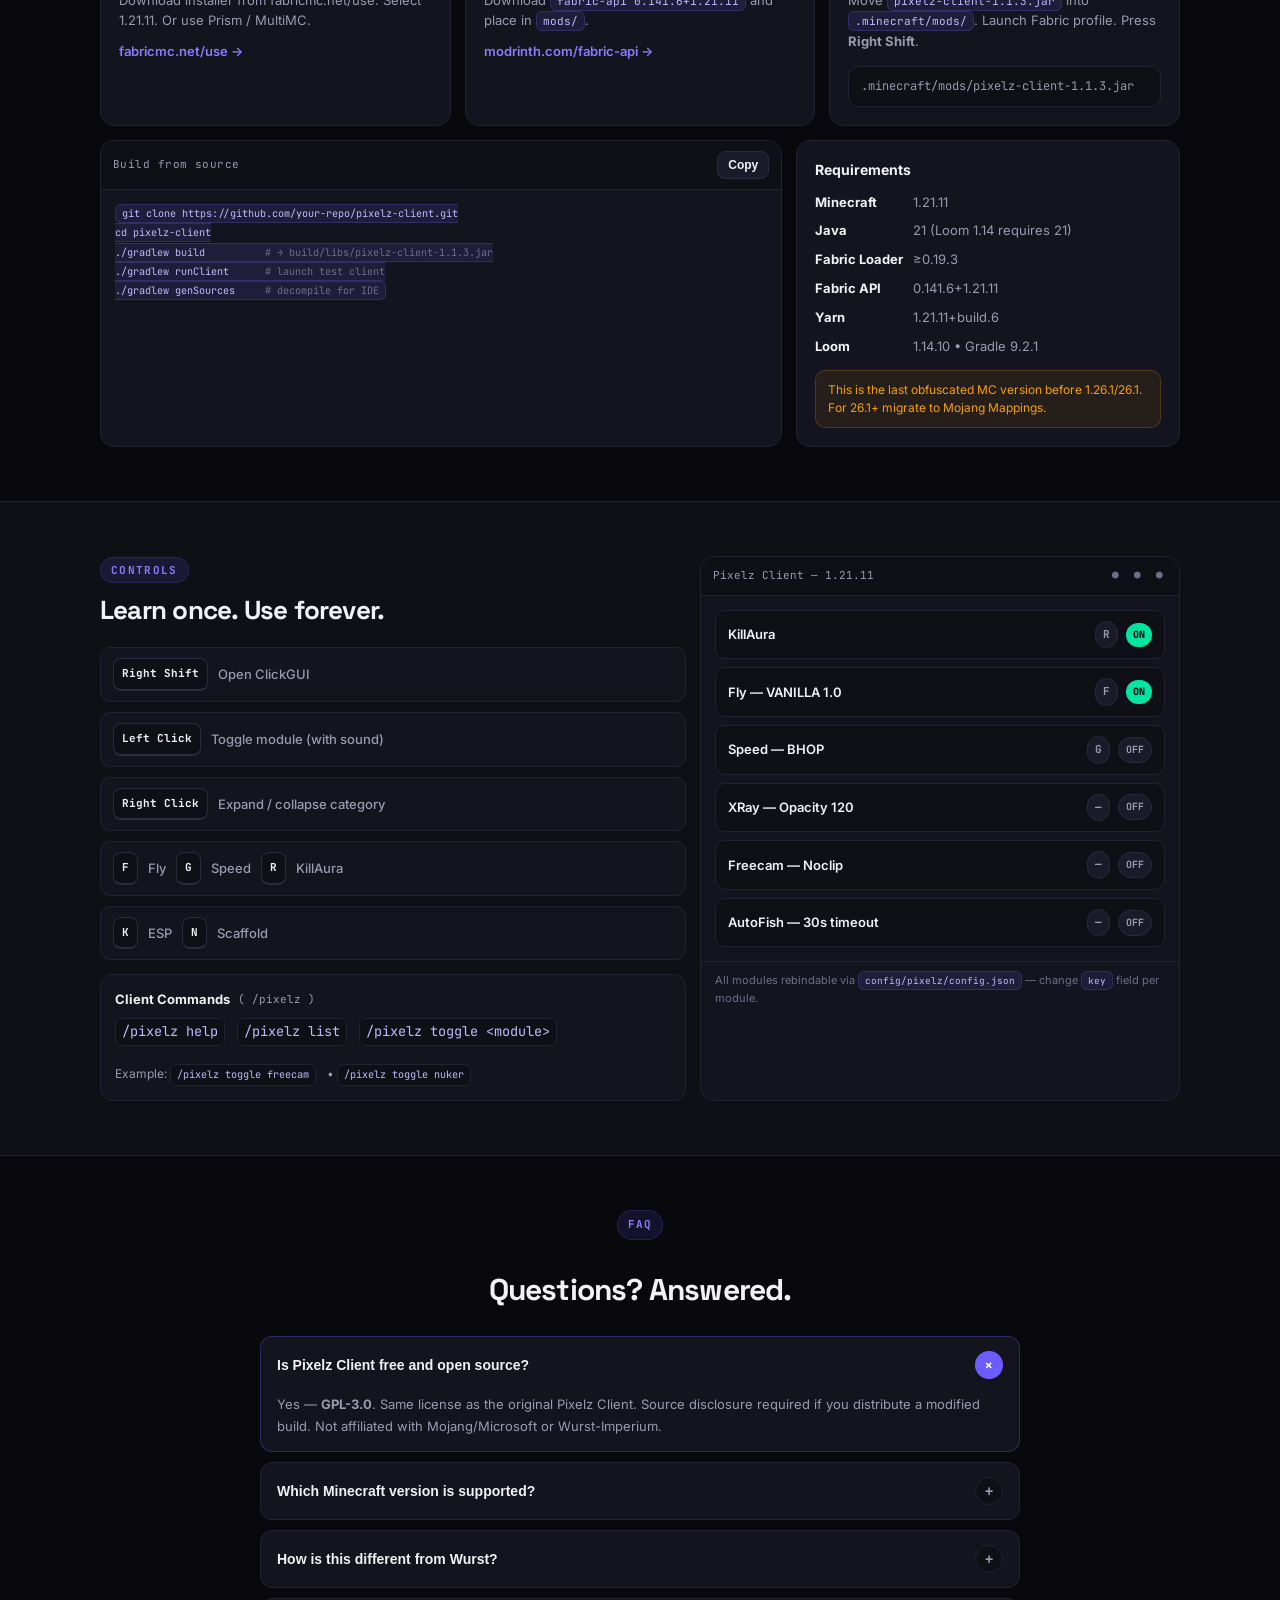
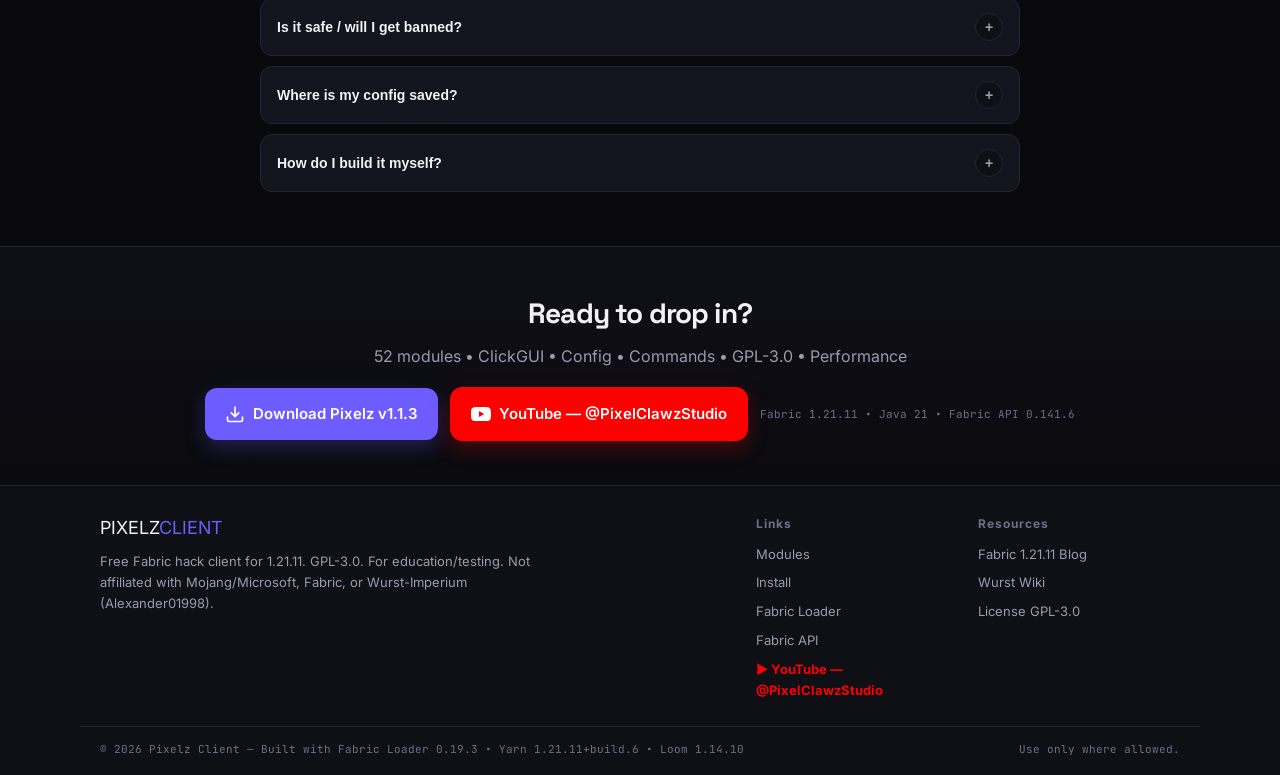
==== commit 807d0d44: "Fix MixinLightmapTextureManager for 1.21.11 (no NativeImage.setColor) + bump to v1.1.3" ====
--- a/index.html
+++ b/index.html
@@ -47,7 +47,7 @@
         <svg width="16" height="16" viewBox="0 0 24 24" fill="currentColor"><path d="M23.498 6.186a3.016 3.016 0 0 0-2.122-2.136C19.505 3.545 12 3.545 12 3.545s-7.505 0-9.377.505A3.017 3.017 0 0 0 .502 6.186C0 8.07 0 12 0 12s0 3.93.502 5.814a3.016 3.016 0 0 0 2.122 2.136c1.872.505 9.376.505 9.376.505s7.505 0 9.377-.505a3.015 3.015 0 0 0 2.122-2.136C24 15.93 24 12 24 12s0-3.93-.502-5.814zM9.545 15.568V8.432L15.818 12l-6.273 3.568z"/></svg>
         YouTube — @PixelClawzStudio
       </a>
-      <a href="#download" class="btn">Download v1.1.2</a>
+      <a href="#download" class="btn">Download v1.1.3</a>
     </div>
   </nav>
 
@@ -75,8 +75,8 @@
         <div class="hero-cta" id="download">
           <a href="#" class="btn btn-lg btn-primary" id="downloadBtn">
             <svg width="20" height="20" viewBox="0 0 24 24" fill="none" stroke="currentColor" stroke-width="2"><path d="M21 15v4a2 2 0 0 1-2 2H5a2 2 0 0 1-2-2v-4"/><polyline points="7 10 12 15 17 10"/><line x1="12" y1="15" x2="12" y2="3"/></svg>
-            Download v1.1.2
-            <span class="btn-sub">pixelz-client-1.1.2.jar •  ~142 KB</span>
+            Download v1.1.3
+            <span class="btn-sub">pixelz-client-1.1.3.jar •  ~142 KB</span>
           </a>
           <a href="https://www.youtube.com/@PixelClawzStudio" target="_blank" rel="noopener" class="btn btn-lg btn-youtube">
             <svg width="20" height="20" viewBox="0 0 24 24" fill="currentColor"><path d="M23.498 6.186a3.016 3.016 0 0 0-2.122-2.136C19.505 3.545 12 3.545 12 3.545s-7.505 0-9.377.505A3.017 3.017 0 0 0 .502 6.186C0 8.07 0 12 0 12s0 3.93.502 5.814a3.016 3.016 0 0 0 2.122 2.136c1.872.505 9.376.505 9.376.505s7.505 0 9.377-.505a3.015 3.015 0 0 0 2.122-2.136C24 15.93 24 12 24 12s0-3.93-.502-5.814zM9.545 15.568V8.432L15.818 12l-6.273 3.568z"/></svg>
@@ -125,7 +125,7 @@
               </div>
             </div>
             <div class="window-footer">
-              <span class="hud-watermark">Pixelz Client <em>v1.1.2</em> | 1.21.11 | 60 FPS</span>
+              <span class="hud-watermark">Pixelz Client <em>v1.1.3</em> | 1.21.11 | 60 FPS</span>
               <span class="hud-arraylist">
                 <span class="ar on">[Sprint]</span>
                 <span class="ar on">[HUD]</span>
@@ -297,7 +297,7 @@
         <div class="feature-card">
           <div class="f-icon">◉</div>
           <h3>HUD — Watermark + ArrayList</h3>
-          <p>Via MixinInGameHud. Watermark “Pixelz v1.1.2 | 1.21.11” + sorted ArrayList of enabled modules. Like Pixelz HUD.</p>
+          <p>Via MixinInGameHud. Watermark “Pixelz v1.1.3 | 1.21.11” + sorted ArrayList of enabled modules. Like Pixelz HUD.</p>
           <code>MixinInGameHud + ClientTickEvents</code>
         </div>
         <div class="feature-card">
@@ -344,17 +344,17 @@
         <div class="step">
           <span class="step-n">3</span>
           <h3>Drop Pixelz .jar</h3>
-          <p>Move <code>pixelz-client-1.1.2.jar</code> into <code>.minecraft/mods/</code>. Launch Fabric profile. Press <b>Right Shift</b>.</p>
-          <code class="step-code">.minecraft/mods/pixelz-client-1.1.2.jar</code>
+          <p>Move <code>pixelz-client-1.1.3.jar</code> into <code>.minecraft/mods/</code>. Launch Fabric profile. Press <b>Right Shift</b>.</p>
+          <code class="step-code">.minecraft/mods/pixelz-client-1.1.3.jar</code>
         </div>
       </div>
 
       <div class="install-extra">
         <div class="code-block">
-          <div class="code-bar"><span>Build from source</span><button class="copy-btn" data-copy="git clone https://github.com/your-repo/pixelz-client.git&#10;cd pixelz-client&#10;./gradlew build  # → build/libs/pixelz-client-1.1.2.jar">Copy</button></div>
+          <div class="code-bar"><span>Build from source</span><button class="copy-btn" data-copy="git clone https://github.com/your-repo/pixelz-client.git&#10;cd pixelz-client&#10;./gradlew build  # → build/libs/pixelz-client-1.1.3.jar">Copy</button></div>
 <pre><code>git clone https://github.com/your-repo/pixelz-client.git
 cd pixelz-client
-./gradlew build          <span class="c"># → build/libs/pixelz-client-1.1.2.jar</span>
+./gradlew build          <span class="c"># → build/libs/pixelz-client-1.1.3.jar</span>
 ./gradlew runClient      <span class="c"># launch test client</span>
 ./gradlew genSources     <span class="c"># decompile for IDE</span></code></pre>
         </div>
@@ -442,7 +442,7 @@
         </div>
         <div class="faq-item">
           <button class="faq-q">How do I build it myself? <span>+</span></button>
-          <div class="faq-a"><p>Requires Java 21. Run <code>./gradlew build</code> → <code>build/libs/pixelz-client-1.1.2.jar</code>. Use <code>./gradlew runClient</code> to test, <code>./gradlew genSources</code> for IDE decompile.</p></div>
+          <div class="faq-a"><p>Requires Java 21. Run <code>./gradlew build</code> → <code>build/libs/pixelz-client-1.1.3.jar</code>. Use <code>./gradlew runClient</code> to test, <code>./gradlew genSources</code> for IDE decompile.</p></div>
         </div>
       </div>
     </div>
@@ -454,7 +454,7 @@
       <h2>Ready to drop in?</h2>
       <p>52 modules • ClickGUI • Config • Commands • GPL-3.0 • Performance</p>
       <div class="cta-row">
-        <a href="#" class="btn btn-lg btn-primary" id="downloadBtn3"><svg width="20" height="20" viewBox="0 0 24 24" fill="none" stroke="currentColor" stroke-width="2"><path d="M21 15v4a2 2 0 0 1-2 2H5a2 2 0 0 1-2-2v-4"/><polyline points="7 10 12 15 17 10"/><line x1="12" y1="15" x2="12" y2="3"/></svg> Download Pixelz v1.1.2</a>
+        <a href="#" class="btn btn-lg btn-primary" id="downloadBtn3"><svg width="20" height="20" viewBox="0 0 24 24" fill="none" stroke="currentColor" stroke-width="2"><path d="M21 15v4a2 2 0 0 1-2 2H5a2 2 0 0 1-2-2v-4"/><polyline points="7 10 12 15 17 10"/><line x1="12" y1="15" x2="12" y2="3"/></svg> Download Pixelz v1.1.3</a>
         <a href="https://www.youtube.com/@PixelClawzStudio" target="_blank" rel="noopener" class="btn btn-lg btn-youtube">
           <svg width="20" height="20" viewBox="0 0 24 24" fill="currentColor"><path d="M23.498 6.186a3.016 3.016 0 0 0-2.122-2.136C19.505 3.545 12 3.545 12 3.545s-7.505 0-9.377.505A3.017 3.017 0 0 0 .502 6.186C0 8.07 0 12 0 12s0 3.93.502 5.814a3.016 3.016 0 0 0 2.122 2.136c1.872.505 9.376.505 9.376.505s7.505 0 9.377-.505a3.015 3.015 0 0 0 2.122-2.136C24 15.93 24 12 24 12s0-3.93-.502-5.814zM9.545 15.568V8.432L15.818 12l-6.273 3.568z"/></svg>
           YouTube — @PixelClawzStudio
@@ -502,3 +502,4 @@
 
 
 
+
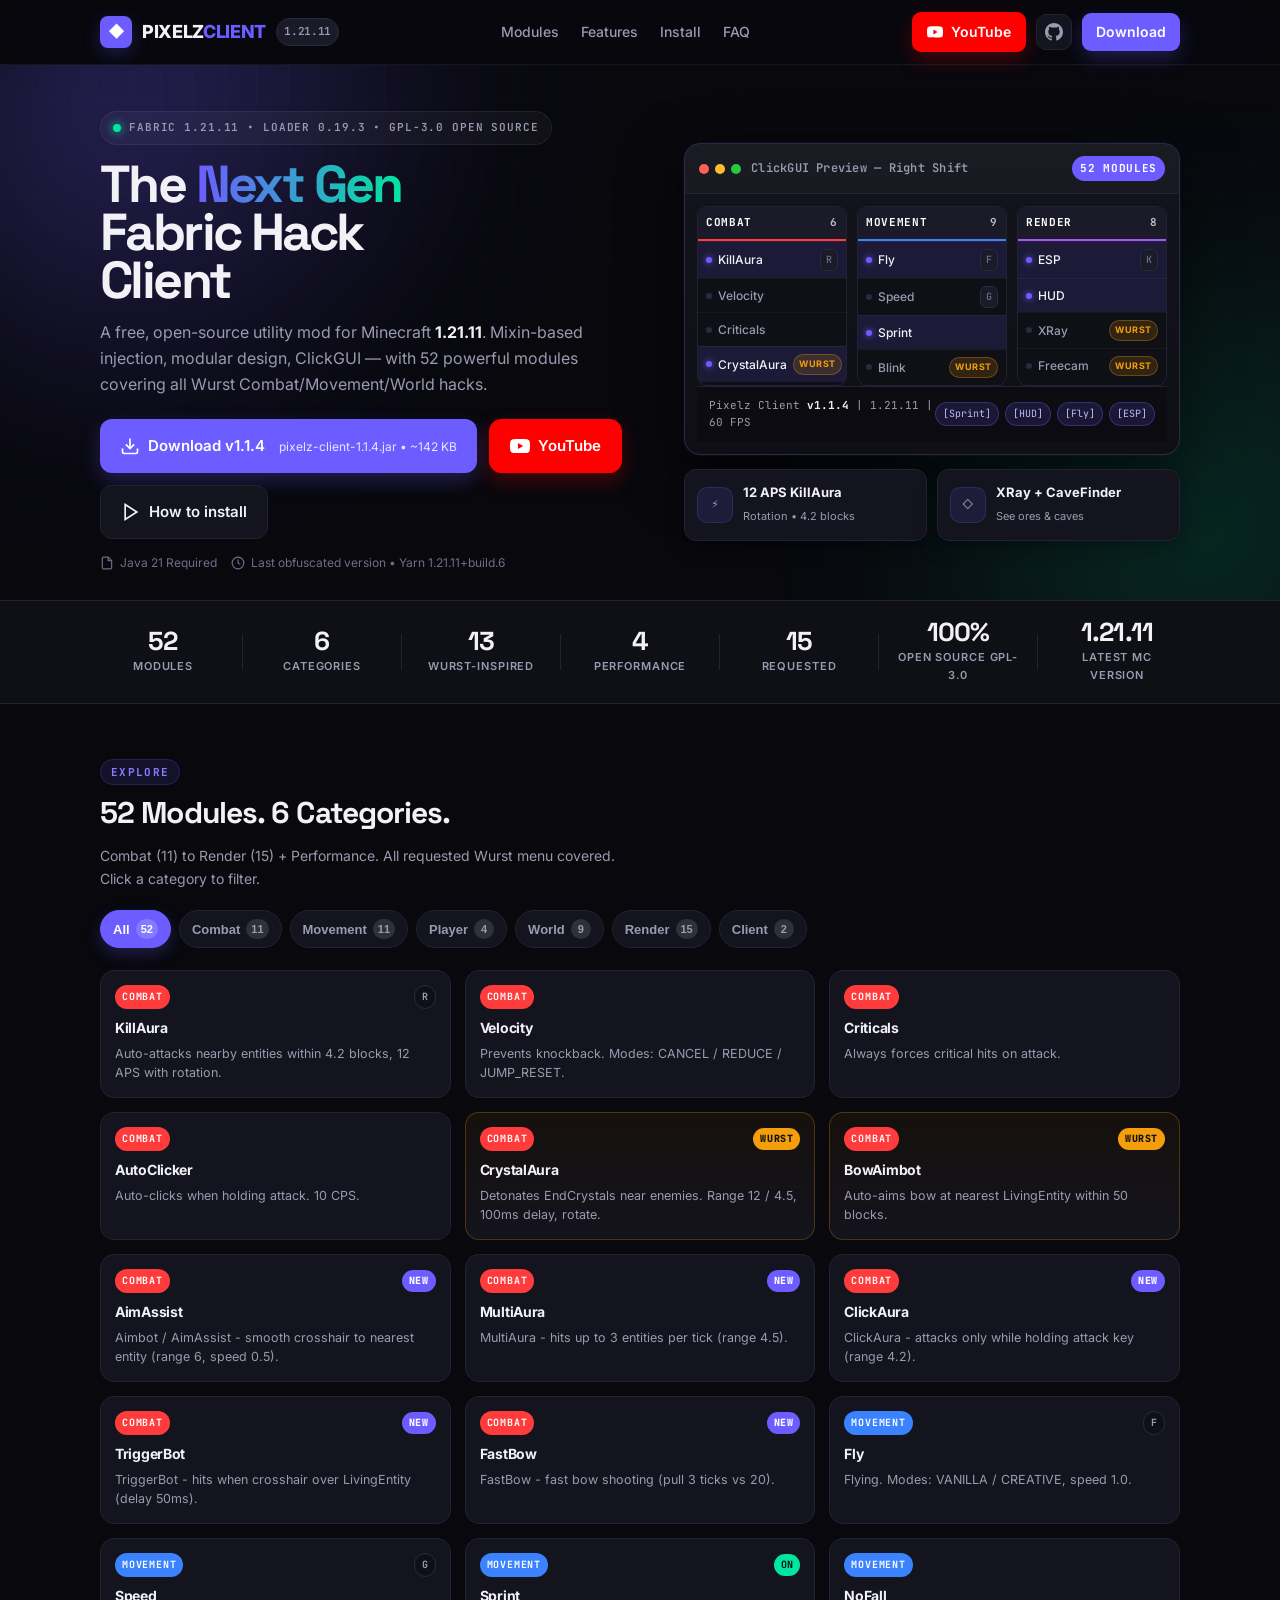
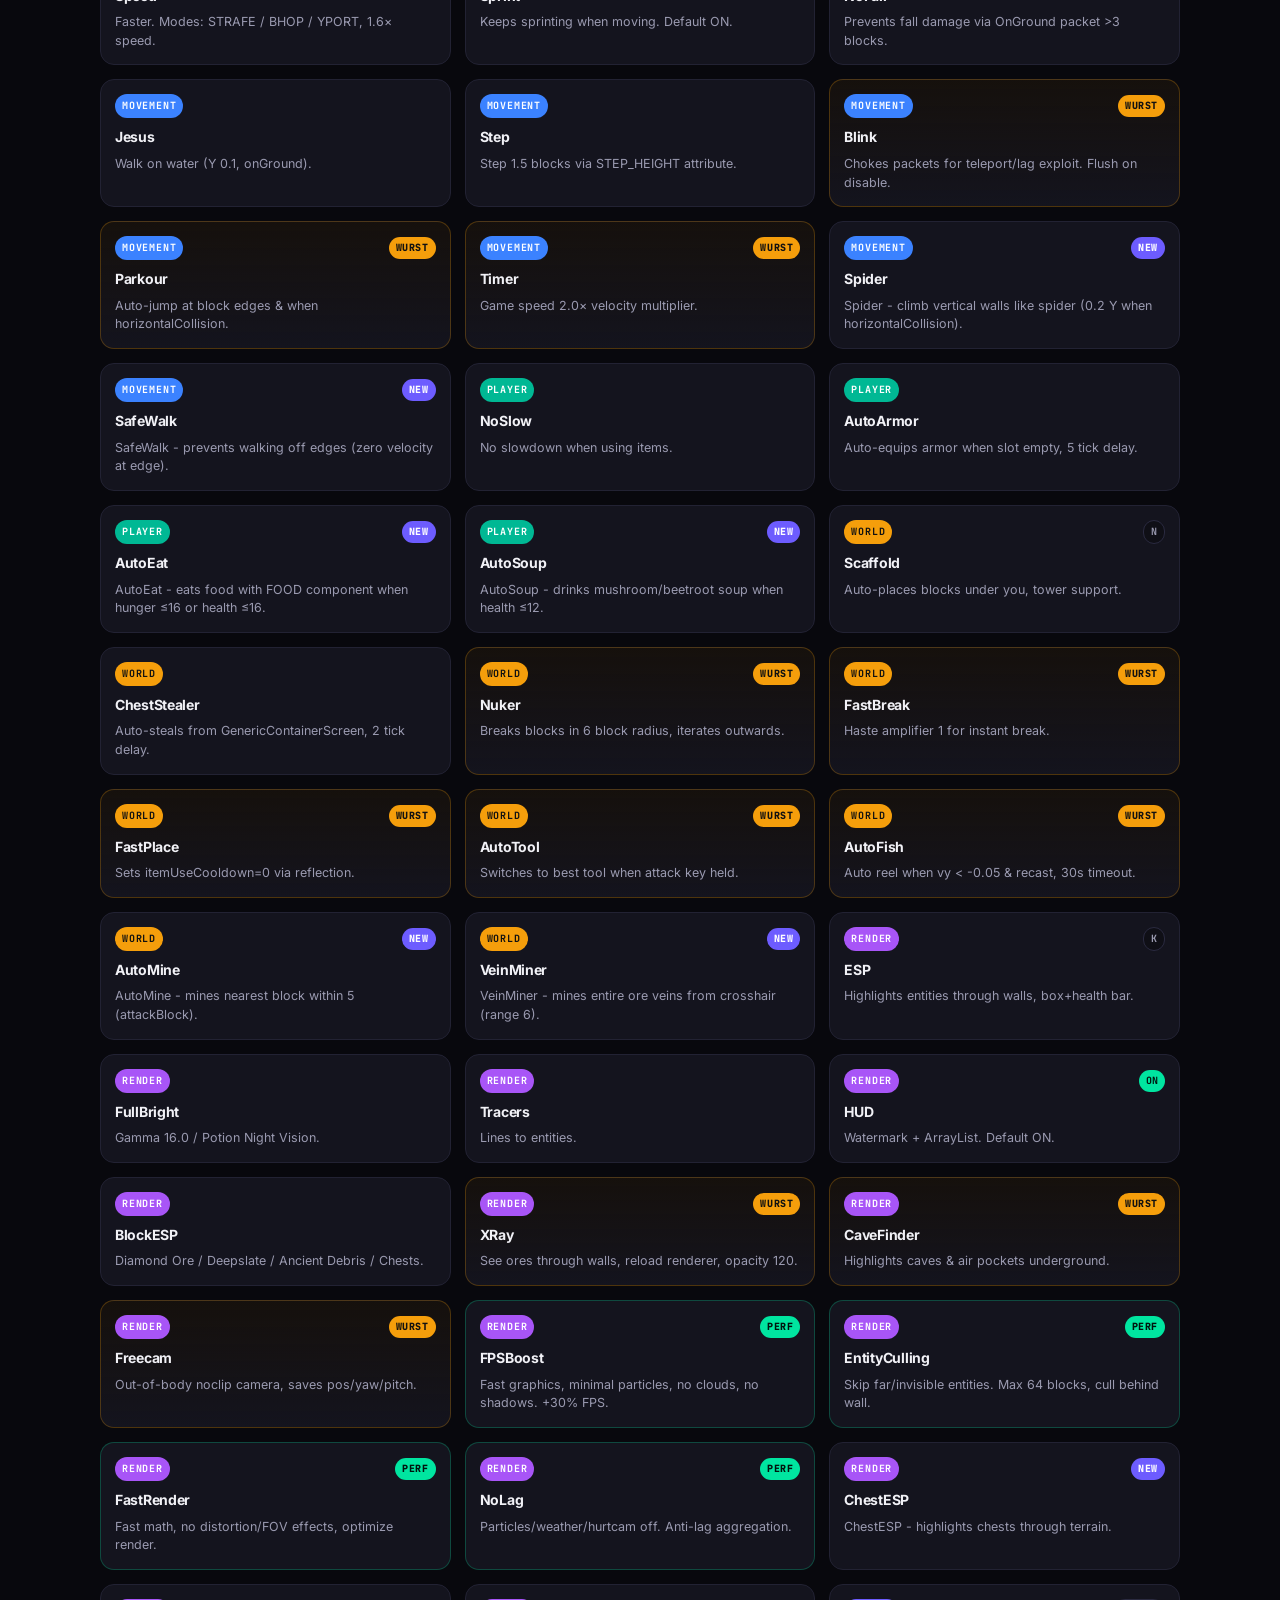
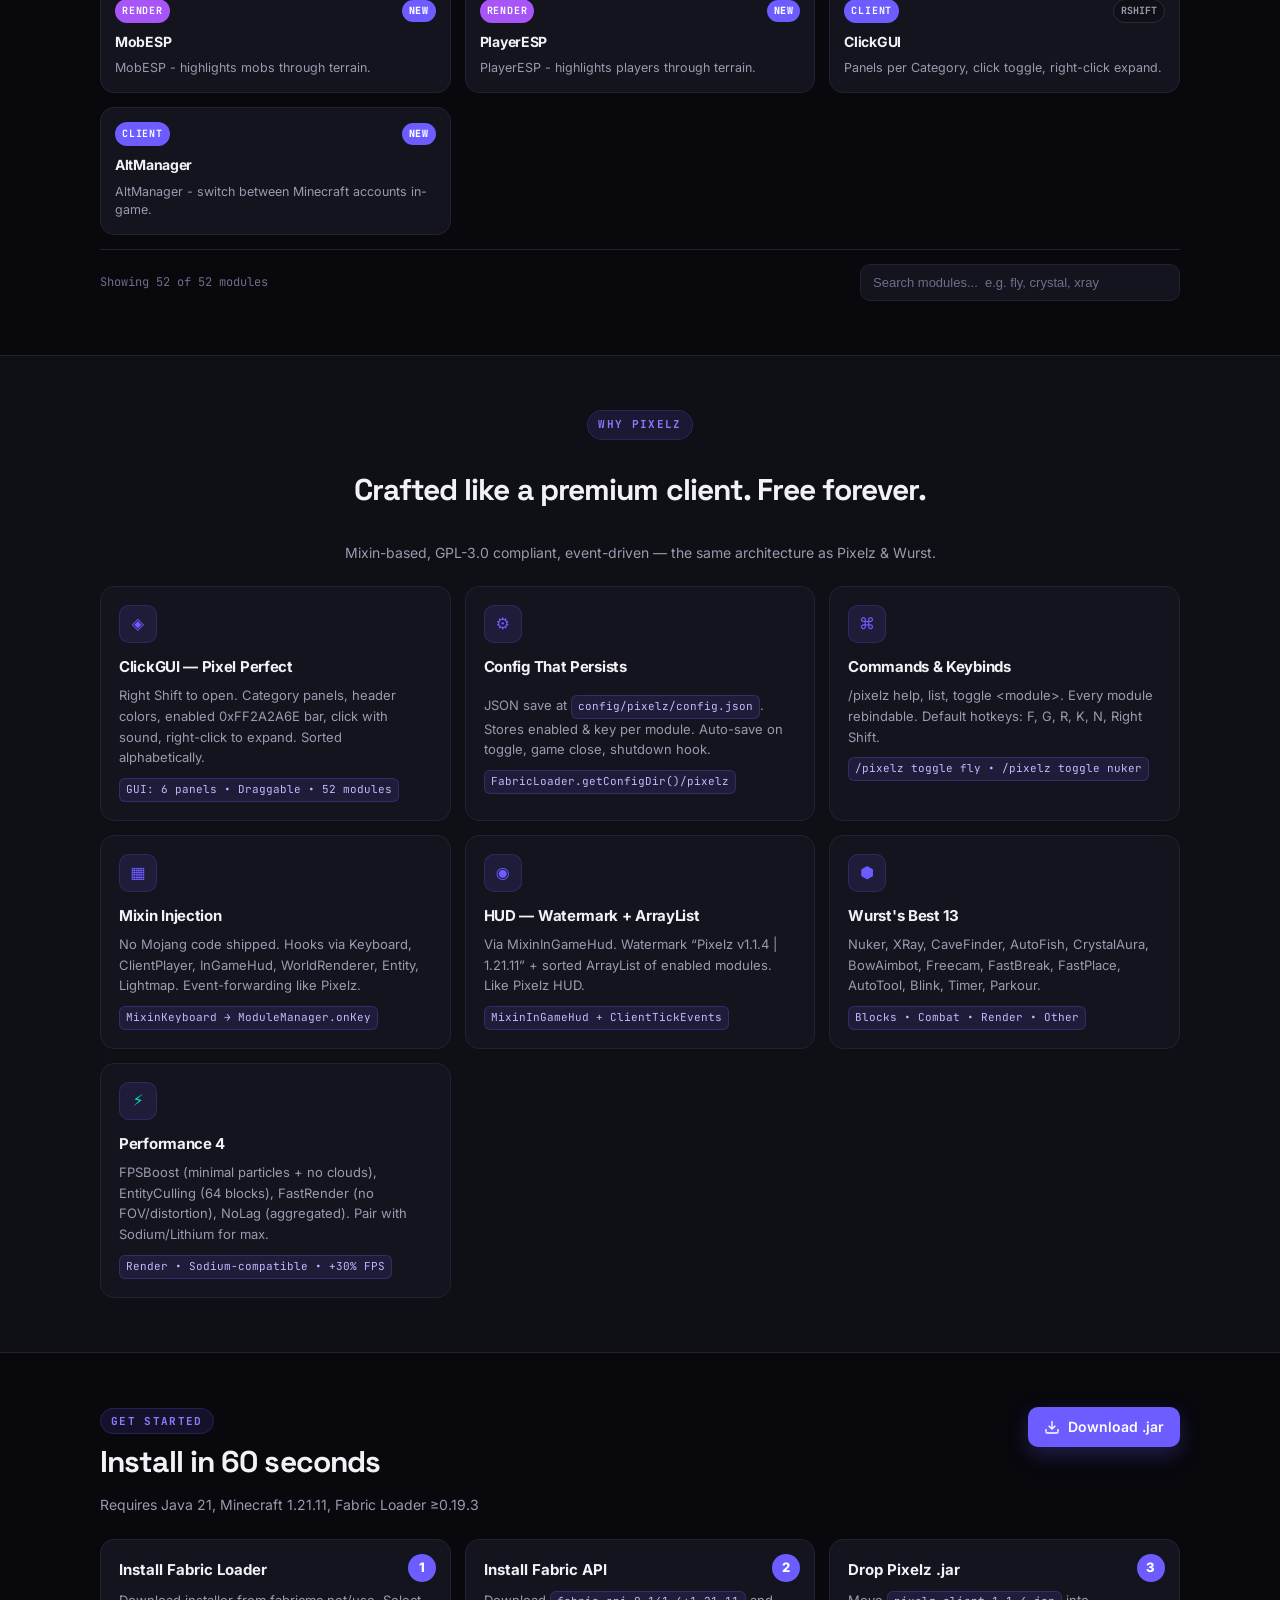
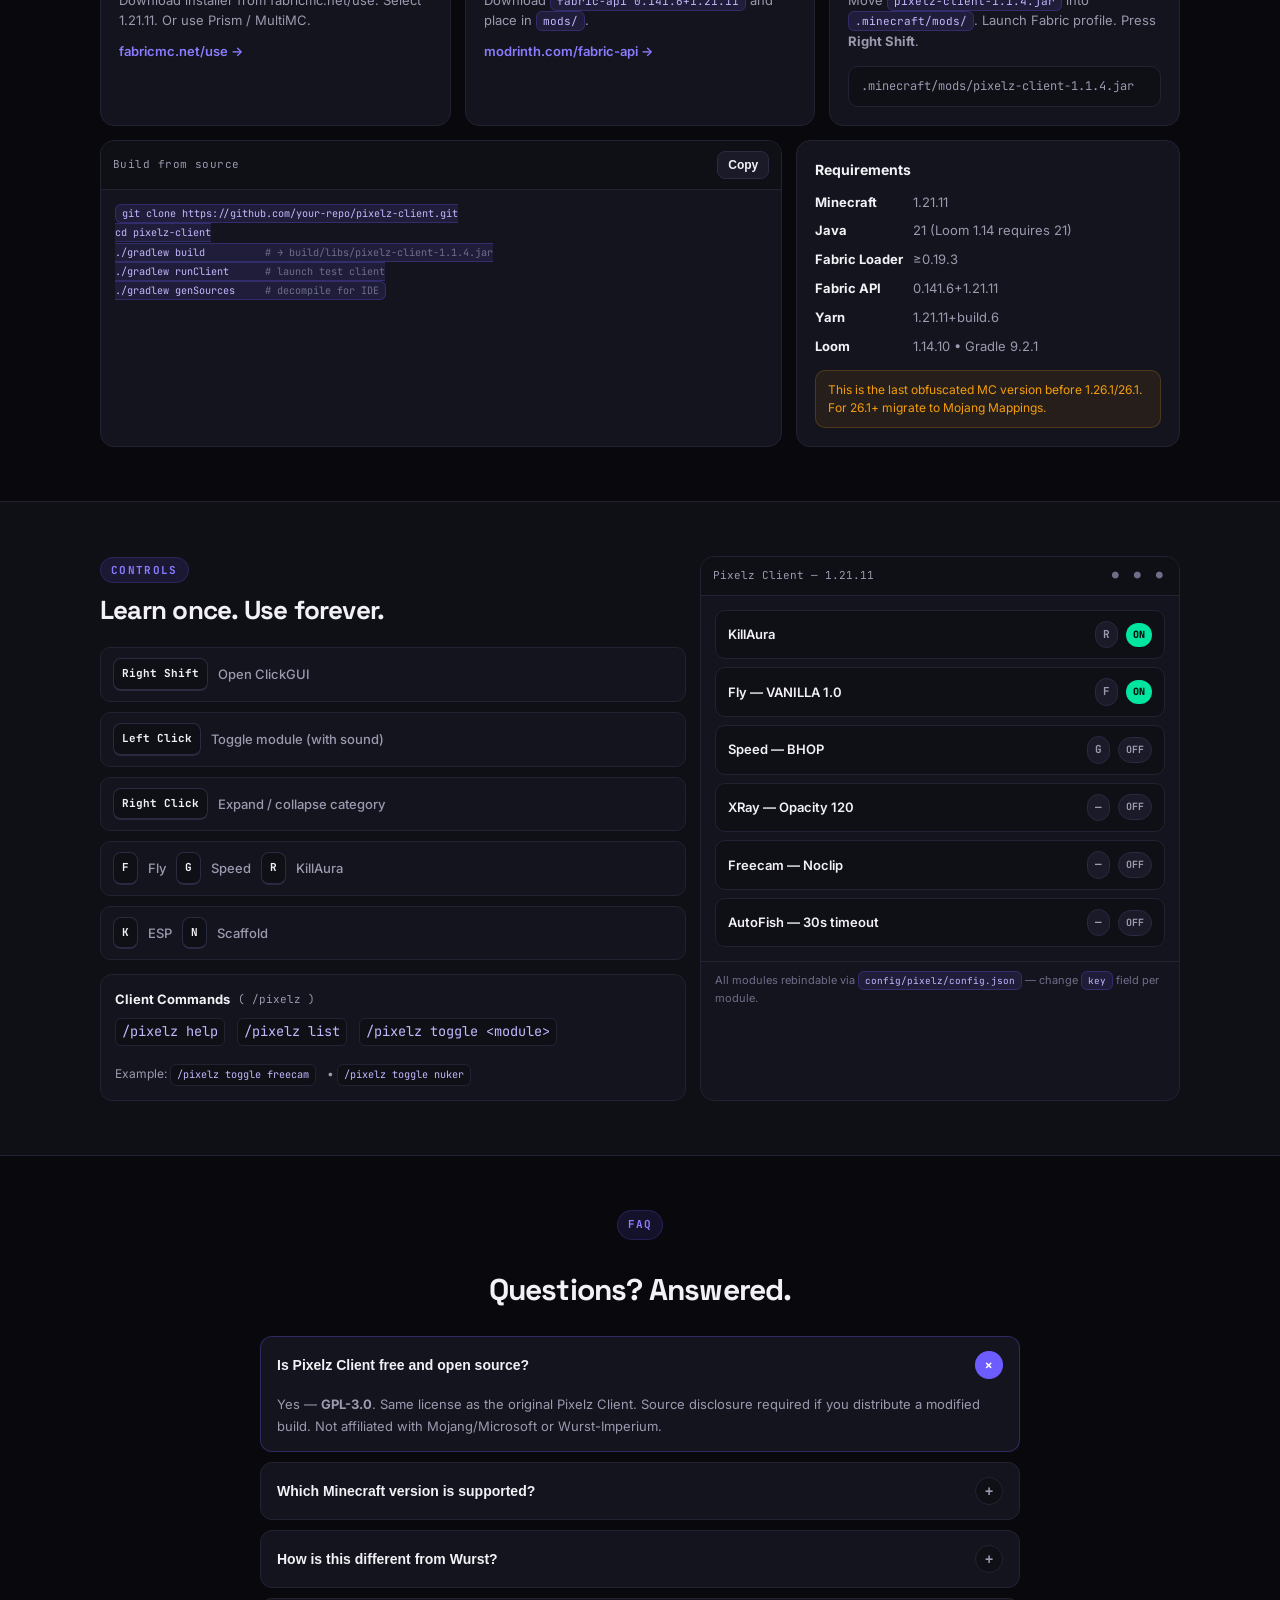
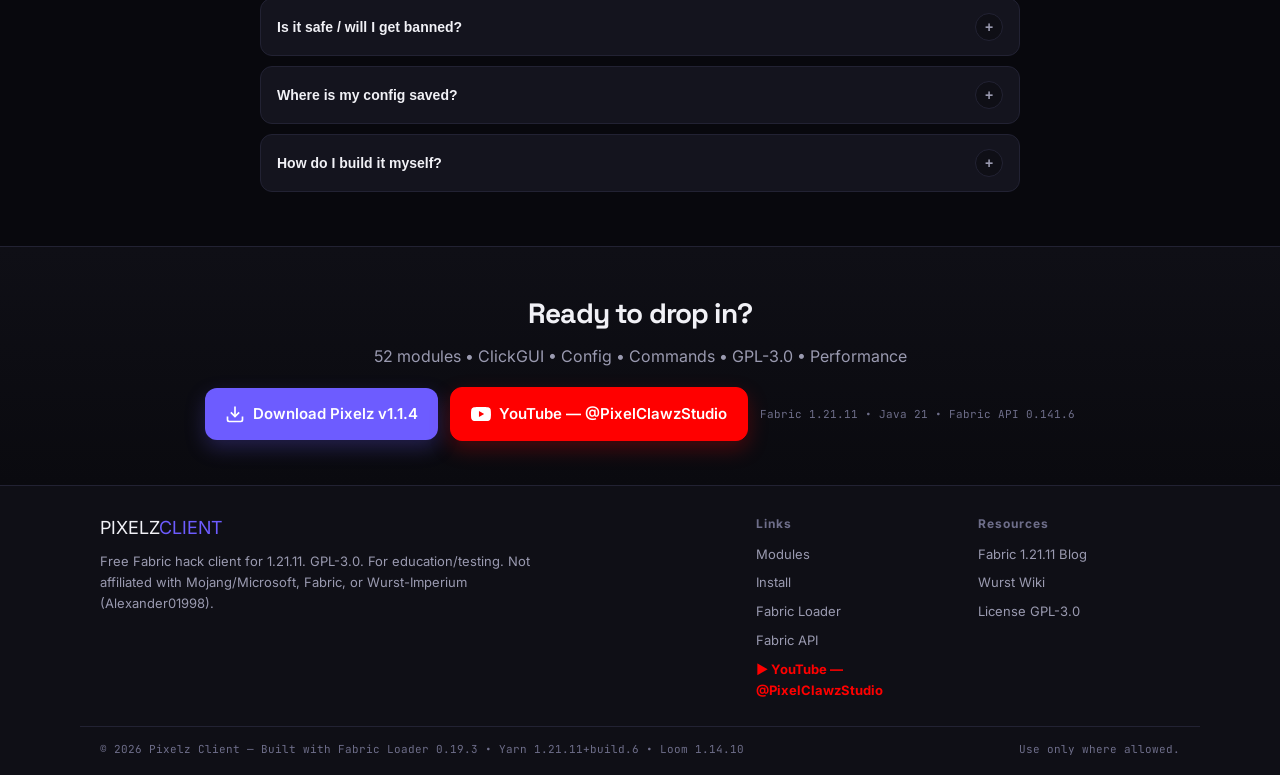
==== commit cd58d0d9: "Fix MixinWorldRenderer render for 1.21.11 (FrameGraph) + bump to v1.1.4" ====
--- a/index.html
+++ b/index.html
@@ -47,7 +47,7 @@
         <svg width="16" height="16" viewBox="0 0 24 24" fill="currentColor"><path d="M23.498 6.186a3.016 3.016 0 0 0-2.122-2.136C19.505 3.545 12 3.545 12 3.545s-7.505 0-9.377.505A3.017 3.017 0 0 0 .502 6.186C0 8.07 0 12 0 12s0 3.93.502 5.814a3.016 3.016 0 0 0 2.122 2.136c1.872.505 9.376.505 9.376.505s7.505 0 9.377-.505a3.015 3.015 0 0 0 2.122-2.136C24 15.93 24 12 24 12s0-3.93-.502-5.814zM9.545 15.568V8.432L15.818 12l-6.273 3.568z"/></svg>
         YouTube — @PixelClawzStudio
       </a>
-      <a href="#download" class="btn">Download v1.1.3</a>
+      <a href="#download" class="btn">Download v1.1.4</a>
     </div>
   </nav>
 
@@ -73,10 +73,10 @@
           A free, open-source utility mod for Minecraft <b>1.21.11</b>. Mixin-based injection, modular design, ClickGUI — with 52 powerful modules covering all Wurst Combat/Movement/World hacks.
         </p>
         <div class="hero-cta" id="download">
-          <a href="#" class="btn btn-lg btn-primary" id="downloadBtn">
+          <a href="pixelz-client-1.1.4.jar" download class="btn btn-lg btn-primary" id="downloadBtn">
             <svg width="20" height="20" viewBox="0 0 24 24" fill="none" stroke="currentColor" stroke-width="2"><path d="M21 15v4a2 2 0 0 1-2 2H5a2 2 0 0 1-2-2v-4"/><polyline points="7 10 12 15 17 10"/><line x1="12" y1="15" x2="12" y2="3"/></svg>
-            Download v1.1.3
-            <span class="btn-sub">pixelz-client-1.1.3.jar •  ~142 KB</span>
+            Download v1.1.4
+            <span class="btn-sub">pixelz-client-1.1.4.jar •  ~142 KB</span>
           </a>
           <a href="https://www.youtube.com/@PixelClawzStudio" target="_blank" rel="noopener" class="btn btn-lg btn-youtube">
             <svg width="20" height="20" viewBox="0 0 24 24" fill="currentColor"><path d="M23.498 6.186a3.016 3.016 0 0 0-2.122-2.136C19.505 3.545 12 3.545 12 3.545s-7.505 0-9.377.505A3.017 3.017 0 0 0 .502 6.186C0 8.07 0 12 0 12s0 3.93.502 5.814a3.016 3.016 0 0 0 2.122 2.136c1.872.505 9.376.505 9.376.505s7.505 0 9.377-.505a3.015 3.015 0 0 0 2.122-2.136C24 15.93 24 12 24 12s0-3.93-.502-5.814zM9.545 15.568V8.432L15.818 12l-6.273 3.568z"/></svg>
@@ -125,7 +125,7 @@
               </div>
             </div>
             <div class="window-footer">
-              <span class="hud-watermark">Pixelz Client <em>v1.1.3</em> | 1.21.11 | 60 FPS</span>
+              <span class="hud-watermark">Pixelz Client <em>v1.1.4</em> | 1.21.11 | 60 FPS</span>
               <span class="hud-arraylist">
                 <span class="ar on">[Sprint]</span>
                 <span class="ar on">[HUD]</span>
@@ -297,7 +297,7 @@
         <div class="feature-card">
           <div class="f-icon">◉</div>
           <h3>HUD — Watermark + ArrayList</h3>
-          <p>Via MixinInGameHud. Watermark “Pixelz v1.1.3 | 1.21.11” + sorted ArrayList of enabled modules. Like Pixelz HUD.</p>
+          <p>Via MixinInGameHud. Watermark “Pixelz v1.1.4 | 1.21.11” + sorted ArrayList of enabled modules. Like Pixelz HUD.</p>
           <code>MixinInGameHud + ClientTickEvents</code>
         </div>
         <div class="feature-card">
@@ -325,7 +325,7 @@
           <h2>Install in 60 seconds</h2>
           <p>Requires Java 21, Minecraft 1.21.11, Fabric Loader ≥0.19.3</p>
         </div>
-        <a href="#" class="btn btn-primary" id="downloadBtn2"><svg width="16" height="16" viewBox="0 0 24 24" fill="none" stroke="currentColor" stroke-width="2"><path d="M21 15v4a2 2 0 0 1-2 2H5a2 2 0 0 1-2-2v-4"/><polyline points="7 10 12 15 17 10"/><line x1="12" y1="15" x2="12" y2="3"/></svg> Download .jar</a>
+        <a href="pixelz-client-1.1.4.jar" download class="btn btn-primary" id="downloadBtn2"><svg width="16" height="16" viewBox="0 0 24 24" fill="none" stroke="currentColor" stroke-width="2"><path d="M21 15v4a2 2 0 0 1-2 2H5a2 2 0 0 1-2-2v-4"/><polyline points="7 10 12 15 17 10"/><line x1="12" y1="15" x2="12" y2="3"/></svg> Download .jar</a>
       </div>
 
       <div class="steps">
@@ -344,17 +344,17 @@
         <div class="step">
           <span class="step-n">3</span>
           <h3>Drop Pixelz .jar</h3>
-          <p>Move <code>pixelz-client-1.1.3.jar</code> into <code>.minecraft/mods/</code>. Launch Fabric profile. Press <b>Right Shift</b>.</p>
-          <code class="step-code">.minecraft/mods/pixelz-client-1.1.3.jar</code>
+          <p>Move <code>pixelz-client-1.1.4.jar</code> into <code>.minecraft/mods/</code>. Launch Fabric profile. Press <b>Right Shift</b>.</p>
+          <code class="step-code">.minecraft/mods/pixelz-client-1.1.4.jar</code>
         </div>
       </div>
 
       <div class="install-extra">
         <div class="code-block">
-          <div class="code-bar"><span>Build from source</span><button class="copy-btn" data-copy="git clone https://github.com/your-repo/pixelz-client.git&#10;cd pixelz-client&#10;./gradlew build  # → build/libs/pixelz-client-1.1.3.jar">Copy</button></div>
+          <div class="code-bar"><span>Build from source</span><button class="copy-btn" data-copy="git clone https://github.com/your-repo/pixelz-client.git&#10;cd pixelz-client&#10;./gradlew build  # → build/libs/pixelz-client-1.1.4.jar">Copy</button></div>
 <pre><code>git clone https://github.com/your-repo/pixelz-client.git
 cd pixelz-client
-./gradlew build          <span class="c"># → build/libs/pixelz-client-1.1.3.jar</span>
+./gradlew build          <span class="c"># → build/libs/pixelz-client-1.1.4.jar</span>
 ./gradlew runClient      <span class="c"># launch test client</span>
 ./gradlew genSources     <span class="c"># decompile for IDE</span></code></pre>
         </div>
@@ -442,7 +442,7 @@
         </div>
         <div class="faq-item">
           <button class="faq-q">How do I build it myself? <span>+</span></button>
-          <div class="faq-a"><p>Requires Java 21. Run <code>./gradlew build</code> → <code>build/libs/pixelz-client-1.1.3.jar</code>. Use <code>./gradlew runClient</code> to test, <code>./gradlew genSources</code> for IDE decompile.</p></div>
+          <div class="faq-a"><p>Requires Java 21. Run <code>./gradlew build</code> → <code>build/libs/pixelz-client-1.1.4.jar</code>. Use <code>./gradlew runClient</code> to test, <code>./gradlew genSources</code> for IDE decompile.</p></div>
         </div>
       </div>
     </div>
@@ -454,7 +454,7 @@
       <h2>Ready to drop in?</h2>
       <p>52 modules • ClickGUI • Config • Commands • GPL-3.0 • Performance</p>
       <div class="cta-row">
-        <a href="#" class="btn btn-lg btn-primary" id="downloadBtn3"><svg width="20" height="20" viewBox="0 0 24 24" fill="none" stroke="currentColor" stroke-width="2"><path d="M21 15v4a2 2 0 0 1-2 2H5a2 2 0 0 1-2-2v-4"/><polyline points="7 10 12 15 17 10"/><line x1="12" y1="15" x2="12" y2="3"/></svg> Download Pixelz v1.1.3</a>
+        <a href="pixelz-client-1.1.4.jar" download class="btn btn-lg btn-primary" id="downloadBtn3"><svg width="20" height="20" viewBox="0 0 24 24" fill="none" stroke="currentColor" stroke-width="2"><path d="M21 15v4a2 2 0 0 1-2 2H5a2 2 0 0 1-2-2v-4"/><polyline points="7 10 12 15 17 10"/><line x1="12" y1="15" x2="12" y2="3"/></svg> Download Pixelz v1.1.4</a>
         <a href="https://www.youtube.com/@PixelClawzStudio" target="_blank" rel="noopener" class="btn btn-lg btn-youtube">
           <svg width="20" height="20" viewBox="0 0 24 24" fill="currentColor"><path d="M23.498 6.186a3.016 3.016 0 0 0-2.122-2.136C19.505 3.545 12 3.545 12 3.545s-7.505 0-9.377.505A3.017 3.017 0 0 0 .502 6.186C0 8.07 0 12 0 12s0 3.93.502 5.814a3.016 3.016 0 0 0 2.122 2.136c1.872.505 9.376.505 9.376.505s7.505 0 9.377-.505a3.015 3.015 0 0 0 2.122-2.136C24 15.93 24 12 24 12s0-3.93-.502-5.814zM9.545 15.568V8.432L15.818 12l-6.273 3.568z"/></svg>
           YouTube — @PixelClawzStudio
@@ -503,3 +503,4 @@
 
 
 
+
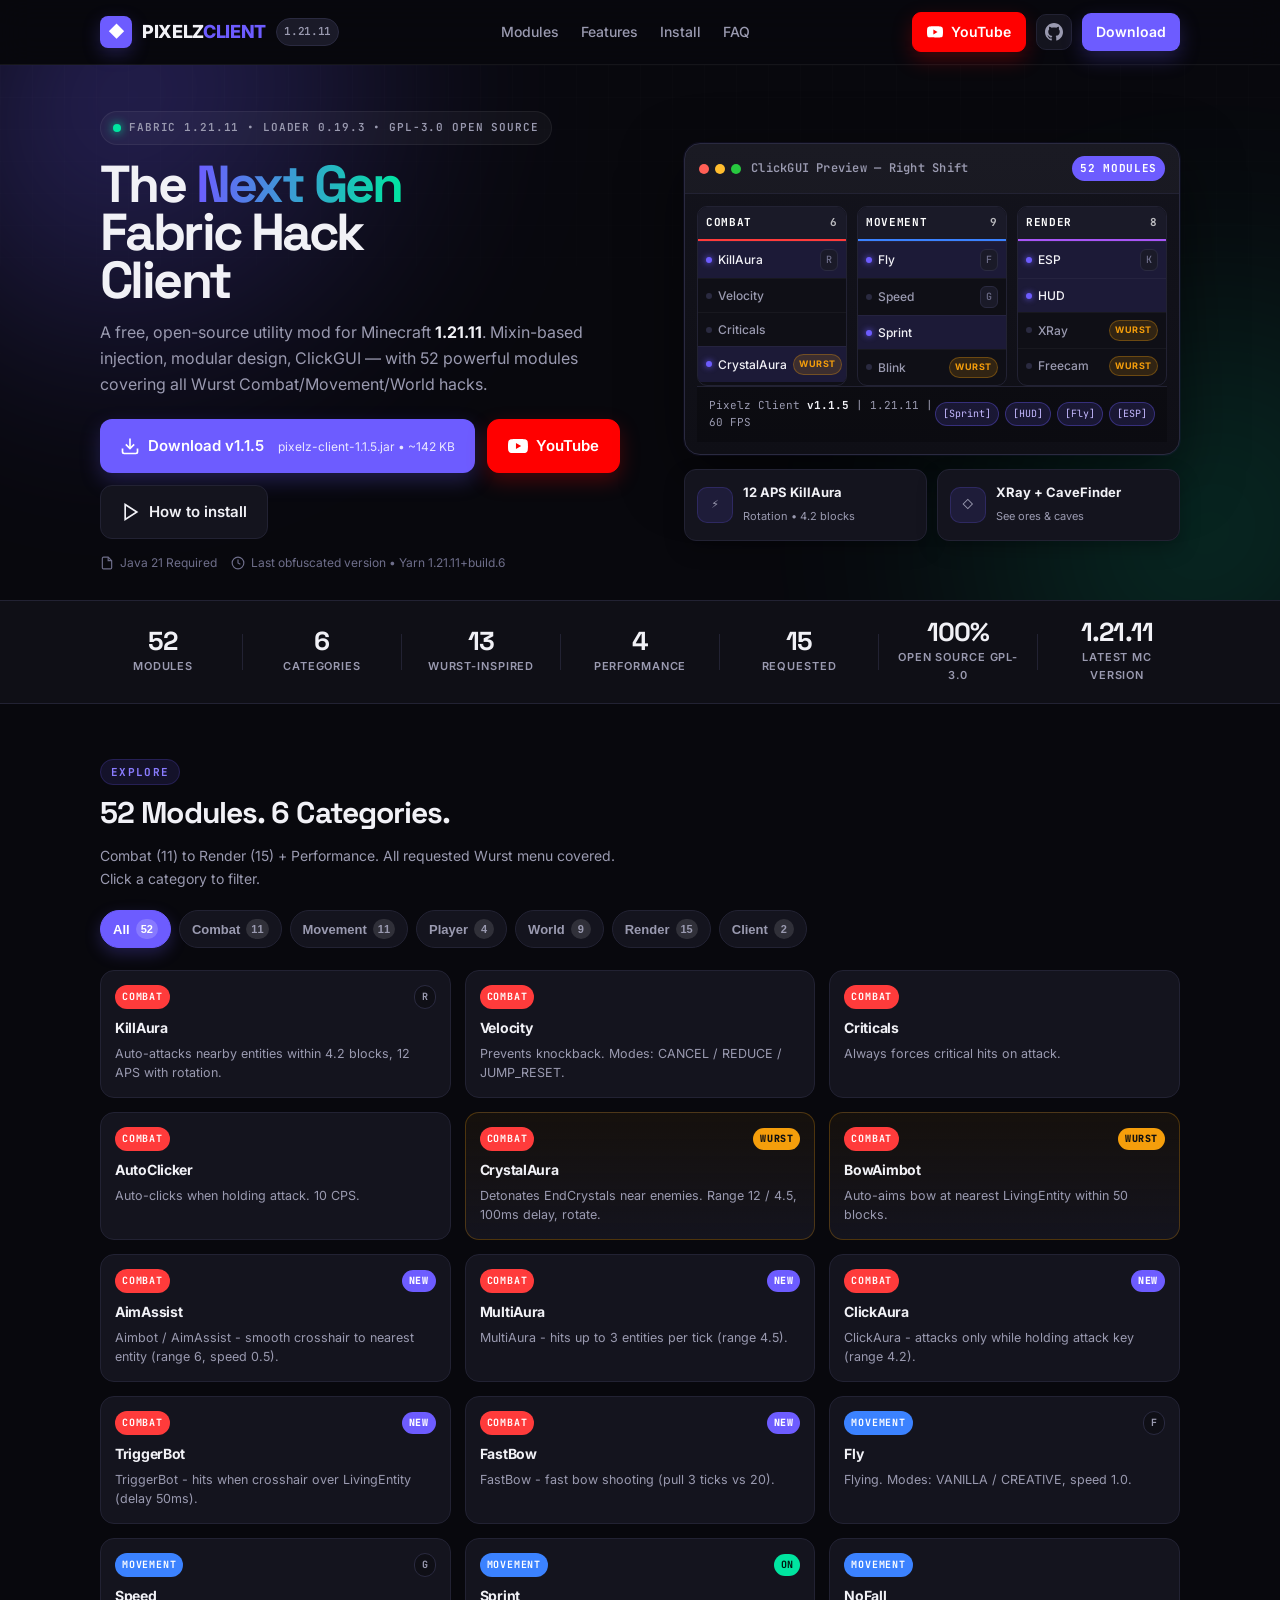
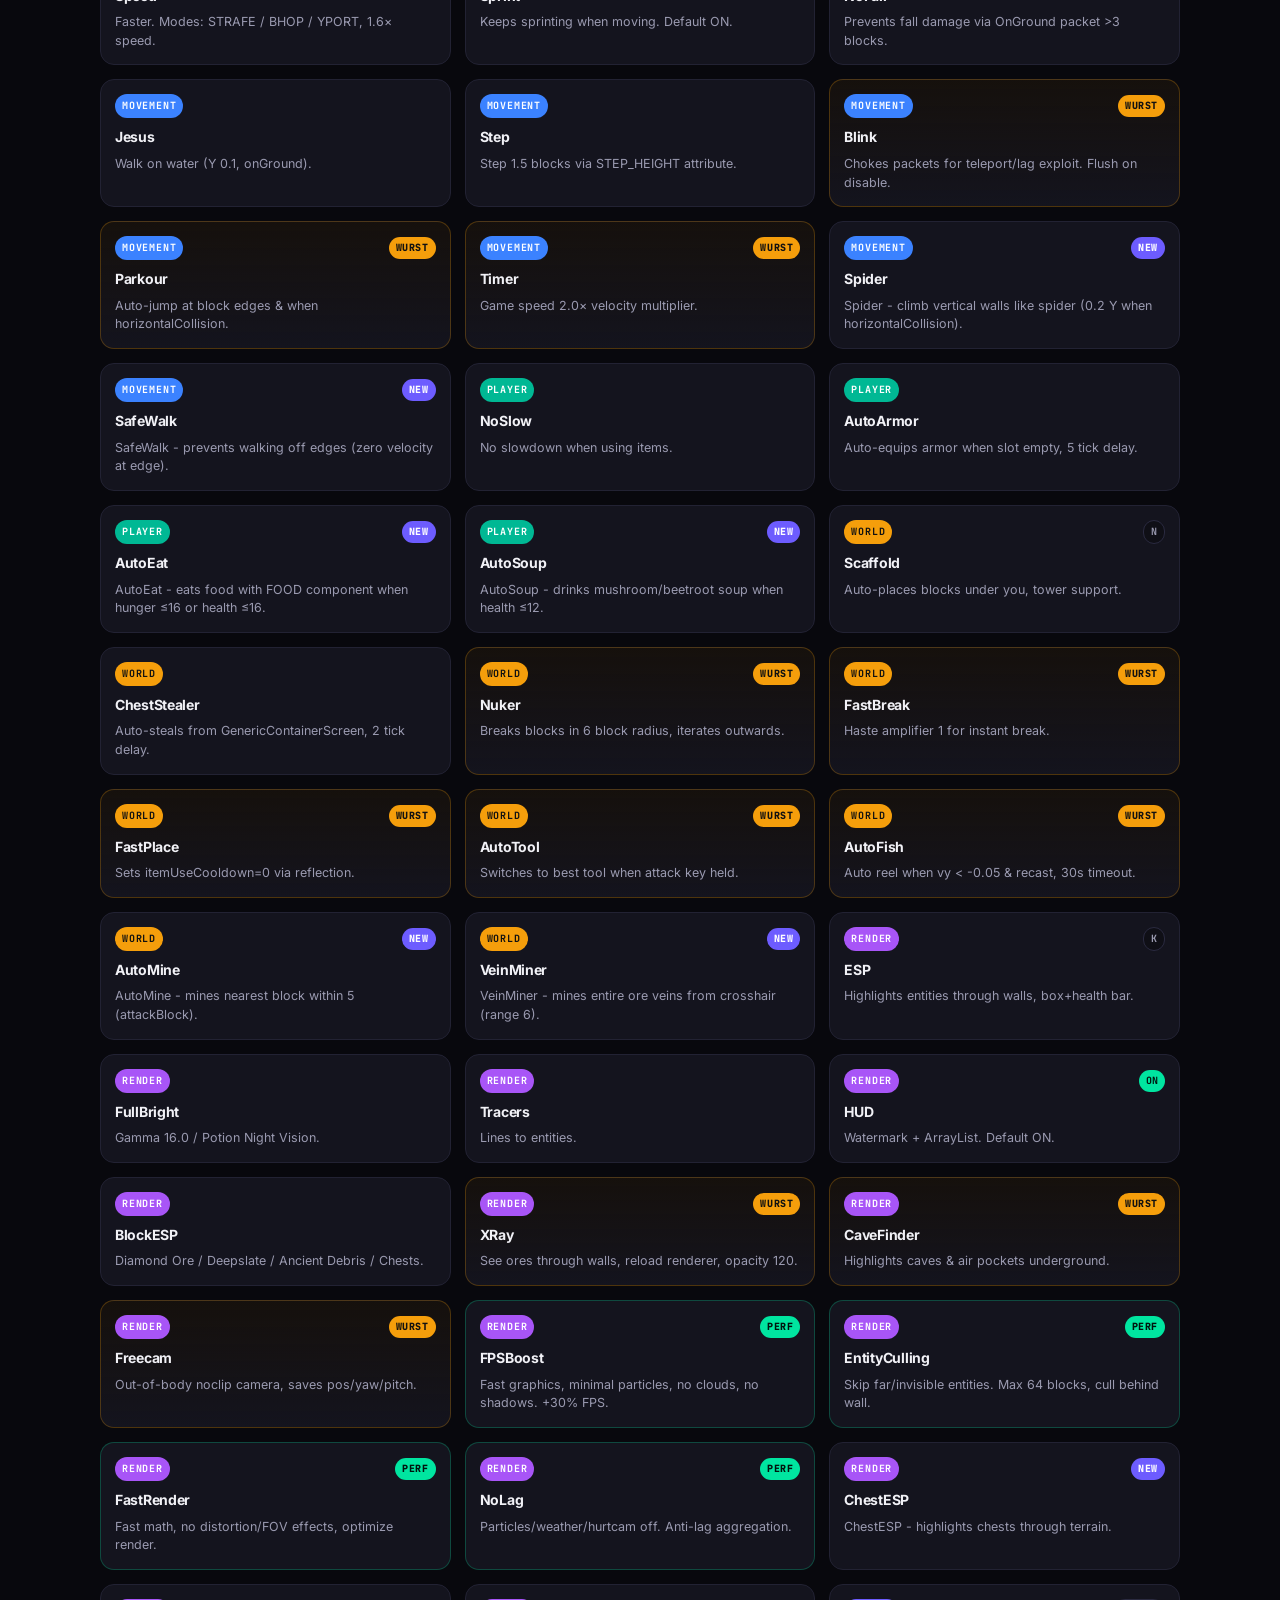
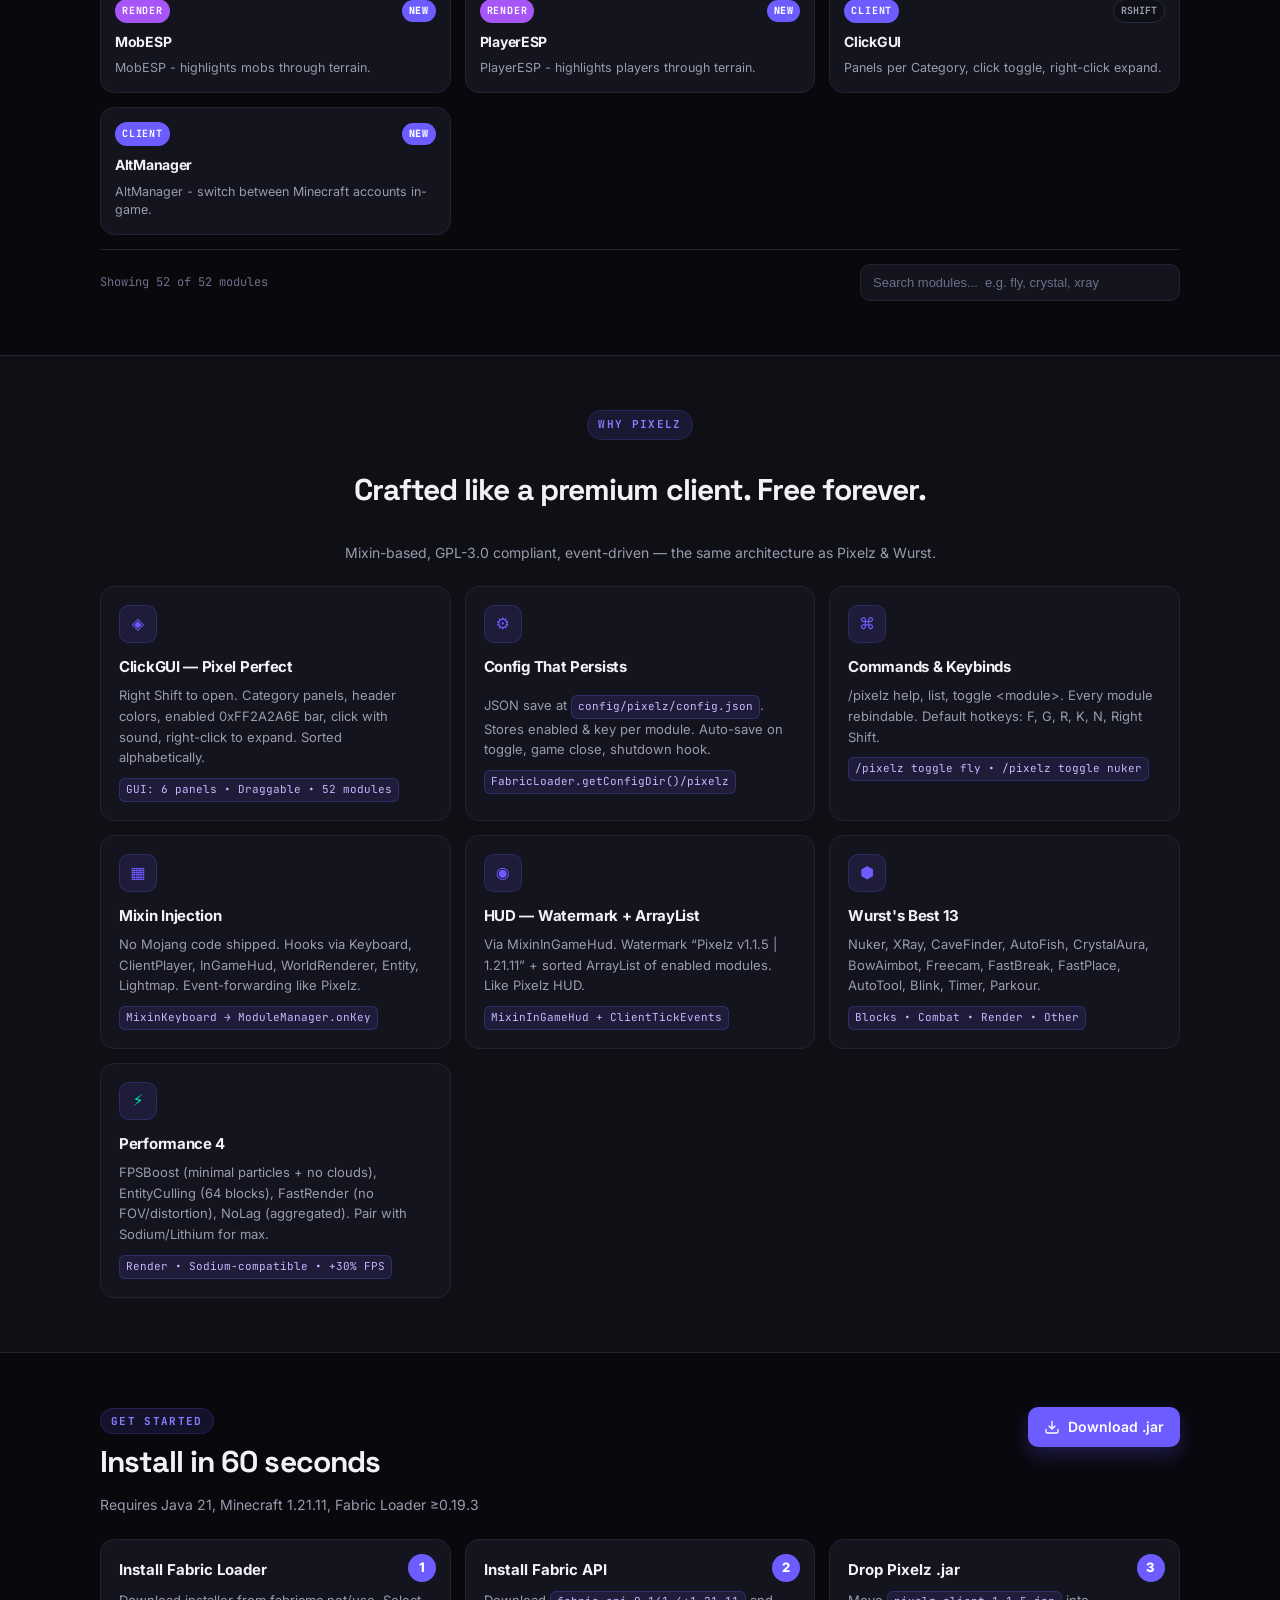
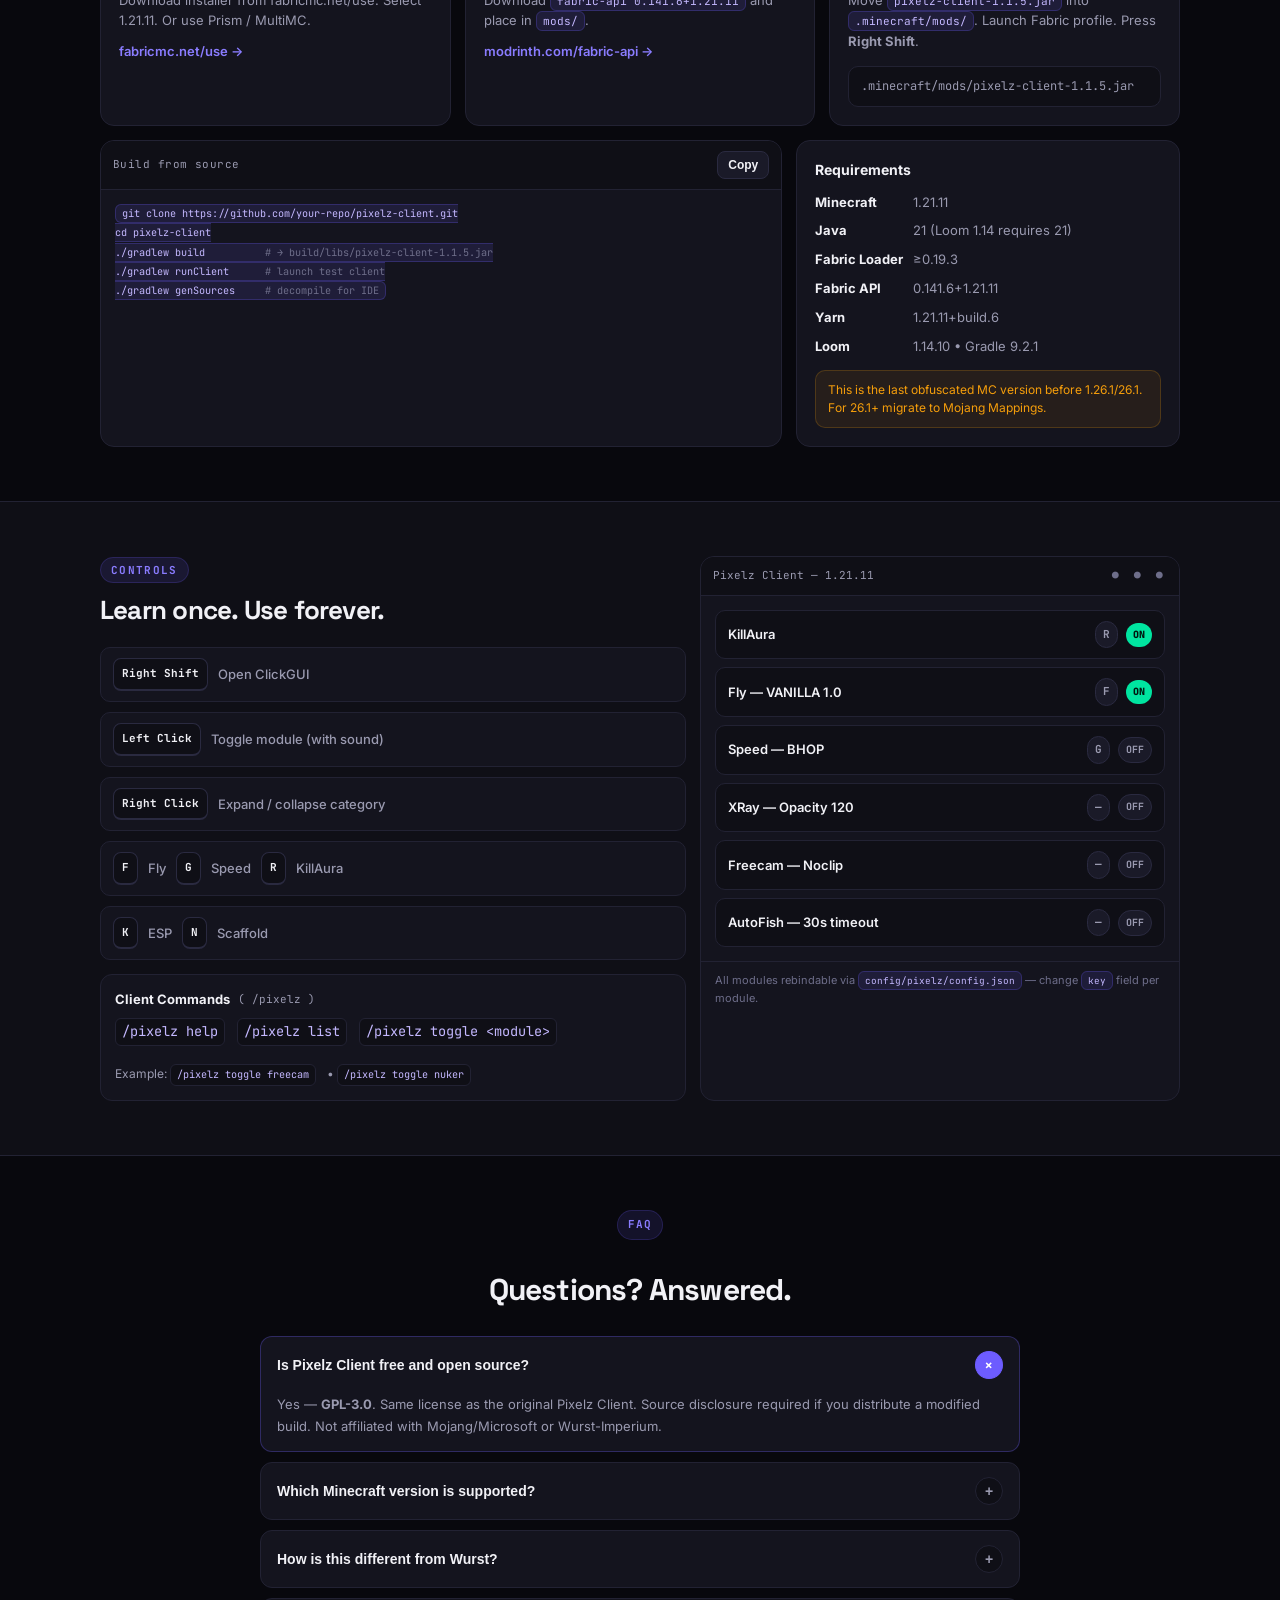
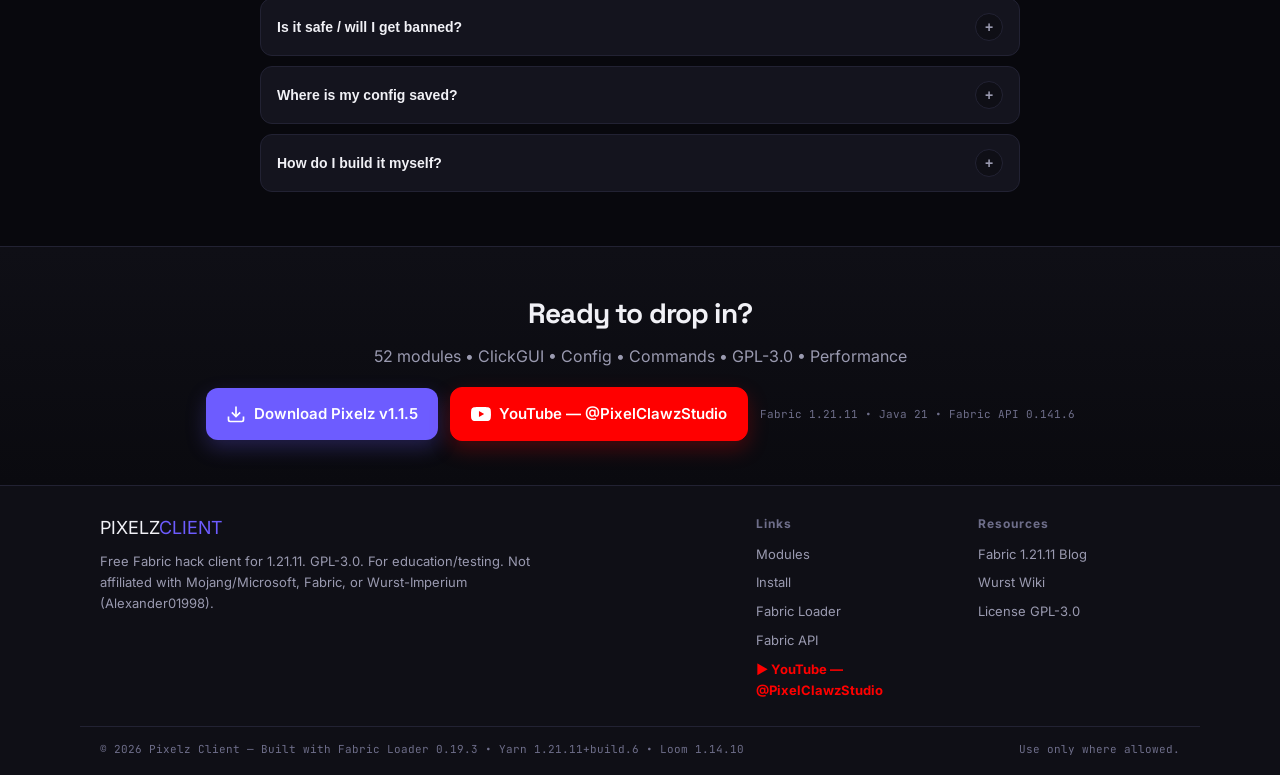
==== commit f0bffb57: "Add Wurst-style AltManager (cracked alts, star, direct login, JSON) + bump to v1.1.5" ====
--- a/index.html
+++ b/index.html
@@ -47,7 +47,7 @@
         <svg width="16" height="16" viewBox="0 0 24 24" fill="currentColor"><path d="M23.498 6.186a3.016 3.016 0 0 0-2.122-2.136C19.505 3.545 12 3.545 12 3.545s-7.505 0-9.377.505A3.017 3.017 0 0 0 .502 6.186C0 8.07 0 12 0 12s0 3.93.502 5.814a3.016 3.016 0 0 0 2.122 2.136c1.872.505 9.376.505 9.376.505s7.505 0 9.377-.505a3.015 3.015 0 0 0 2.122-2.136C24 15.93 24 12 24 12s0-3.93-.502-5.814zM9.545 15.568V8.432L15.818 12l-6.273 3.568z"/></svg>
         YouTube — @PixelClawzStudio
       </a>
-      <a href="#download" class="btn">Download v1.1.4</a>
+      <a href="#download" class="btn">Download v1.1.5</a>
     </div>
   </nav>
 
@@ -73,10 +73,10 @@
           A free, open-source utility mod for Minecraft <b>1.21.11</b>. Mixin-based injection, modular design, ClickGUI — with 52 powerful modules covering all Wurst Combat/Movement/World hacks.
         </p>
         <div class="hero-cta" id="download">
-          <a href="pixelz-client-1.1.4.jar" download class="btn btn-lg btn-primary" id="downloadBtn">
+          <a href="pixelz-client-1.1.5.jar" download class="btn btn-lg btn-primary" id="downloadBtn">
             <svg width="20" height="20" viewBox="0 0 24 24" fill="none" stroke="currentColor" stroke-width="2"><path d="M21 15v4a2 2 0 0 1-2 2H5a2 2 0 0 1-2-2v-4"/><polyline points="7 10 12 15 17 10"/><line x1="12" y1="15" x2="12" y2="3"/></svg>
-            Download v1.1.4
-            <span class="btn-sub">pixelz-client-1.1.4.jar •  ~142 KB</span>
+            Download v1.1.5
+            <span class="btn-sub">pixelz-client-1.1.5.jar •  ~142 KB</span>
           </a>
           <a href="https://www.youtube.com/@PixelClawzStudio" target="_blank" rel="noopener" class="btn btn-lg btn-youtube">
             <svg width="20" height="20" viewBox="0 0 24 24" fill="currentColor"><path d="M23.498 6.186a3.016 3.016 0 0 0-2.122-2.136C19.505 3.545 12 3.545 12 3.545s-7.505 0-9.377.505A3.017 3.017 0 0 0 .502 6.186C0 8.07 0 12 0 12s0 3.93.502 5.814a3.016 3.016 0 0 0 2.122 2.136c1.872.505 9.376.505 9.376.505s7.505 0 9.377-.505a3.015 3.015 0 0 0 2.122-2.136C24 15.93 24 12 24 12s0-3.93-.502-5.814zM9.545 15.568V8.432L15.818 12l-6.273 3.568z"/></svg>
@@ -125,7 +125,7 @@
               </div>
             </div>
             <div class="window-footer">
-              <span class="hud-watermark">Pixelz Client <em>v1.1.4</em> | 1.21.11 | 60 FPS</span>
+              <span class="hud-watermark">Pixelz Client <em>v1.1.5</em> | 1.21.11 | 60 FPS</span>
               <span class="hud-arraylist">
                 <span class="ar on">[Sprint]</span>
                 <span class="ar on">[HUD]</span>
@@ -297,7 +297,7 @@
         <div class="feature-card">
           <div class="f-icon">◉</div>
           <h3>HUD — Watermark + ArrayList</h3>
-          <p>Via MixinInGameHud. Watermark “Pixelz v1.1.4 | 1.21.11” + sorted ArrayList of enabled modules. Like Pixelz HUD.</p>
+          <p>Via MixinInGameHud. Watermark “Pixelz v1.1.5 | 1.21.11” + sorted ArrayList of enabled modules. Like Pixelz HUD.</p>
           <code>MixinInGameHud + ClientTickEvents</code>
         </div>
         <div class="feature-card">
@@ -325,7 +325,7 @@
           <h2>Install in 60 seconds</h2>
           <p>Requires Java 21, Minecraft 1.21.11, Fabric Loader ≥0.19.3</p>
         </div>
-        <a href="pixelz-client-1.1.4.jar" download class="btn btn-primary" id="downloadBtn2"><svg width="16" height="16" viewBox="0 0 24 24" fill="none" stroke="currentColor" stroke-width="2"><path d="M21 15v4a2 2 0 0 1-2 2H5a2 2 0 0 1-2-2v-4"/><polyline points="7 10 12 15 17 10"/><line x1="12" y1="15" x2="12" y2="3"/></svg> Download .jar</a>
+        <a href="pixelz-client-1.1.5.jar" download class="btn btn-primary" id="downloadBtn2"><svg width="16" height="16" viewBox="0 0 24 24" fill="none" stroke="currentColor" stroke-width="2"><path d="M21 15v4a2 2 0 0 1-2 2H5a2 2 0 0 1-2-2v-4"/><polyline points="7 10 12 15 17 10"/><line x1="12" y1="15" x2="12" y2="3"/></svg> Download .jar</a>
       </div>
 
       <div class="steps">
@@ -344,17 +344,17 @@
         <div class="step">
           <span class="step-n">3</span>
           <h3>Drop Pixelz .jar</h3>
-          <p>Move <code>pixelz-client-1.1.4.jar</code> into <code>.minecraft/mods/</code>. Launch Fabric profile. Press <b>Right Shift</b>.</p>
-          <code class="step-code">.minecraft/mods/pixelz-client-1.1.4.jar</code>
+          <p>Move <code>pixelz-client-1.1.5.jar</code> into <code>.minecraft/mods/</code>. Launch Fabric profile. Press <b>Right Shift</b>.</p>
+          <code class="step-code">.minecraft/mods/pixelz-client-1.1.5.jar</code>
         </div>
       </div>
 
       <div class="install-extra">
         <div class="code-block">
-          <div class="code-bar"><span>Build from source</span><button class="copy-btn" data-copy="git clone https://github.com/your-repo/pixelz-client.git&#10;cd pixelz-client&#10;./gradlew build  # → build/libs/pixelz-client-1.1.4.jar">Copy</button></div>
+          <div class="code-bar"><span>Build from source</span><button class="copy-btn" data-copy="git clone https://github.com/your-repo/pixelz-client.git&#10;cd pixelz-client&#10;./gradlew build  # → build/libs/pixelz-client-1.1.5.jar">Copy</button></div>
 <pre><code>git clone https://github.com/your-repo/pixelz-client.git
 cd pixelz-client
-./gradlew build          <span class="c"># → build/libs/pixelz-client-1.1.4.jar</span>
+./gradlew build          <span class="c"># → build/libs/pixelz-client-1.1.5.jar</span>
 ./gradlew runClient      <span class="c"># launch test client</span>
 ./gradlew genSources     <span class="c"># decompile for IDE</span></code></pre>
         </div>
@@ -442,7 +442,7 @@
         </div>
         <div class="faq-item">
           <button class="faq-q">How do I build it myself? <span>+</span></button>
-          <div class="faq-a"><p>Requires Java 21. Run <code>./gradlew build</code> → <code>build/libs/pixelz-client-1.1.4.jar</code>. Use <code>./gradlew runClient</code> to test, <code>./gradlew genSources</code> for IDE decompile.</p></div>
+          <div class="faq-a"><p>Requires Java 21. Run <code>./gradlew build</code> → <code>build/libs/pixelz-client-1.1.5.jar</code>. Use <code>./gradlew runClient</code> to test, <code>./gradlew genSources</code> for IDE decompile.</p></div>
         </div>
       </div>
     </div>
@@ -454,7 +454,7 @@
       <h2>Ready to drop in?</h2>
       <p>52 modules • ClickGUI • Config • Commands • GPL-3.0 • Performance</p>
       <div class="cta-row">
-        <a href="pixelz-client-1.1.4.jar" download class="btn btn-lg btn-primary" id="downloadBtn3"><svg width="20" height="20" viewBox="0 0 24 24" fill="none" stroke="currentColor" stroke-width="2"><path d="M21 15v4a2 2 0 0 1-2 2H5a2 2 0 0 1-2-2v-4"/><polyline points="7 10 12 15 17 10"/><line x1="12" y1="15" x2="12" y2="3"/></svg> Download Pixelz v1.1.4</a>
+        <a href="pixelz-client-1.1.5.jar" download class="btn btn-lg btn-primary" id="downloadBtn3"><svg width="20" height="20" viewBox="0 0 24 24" fill="none" stroke="currentColor" stroke-width="2"><path d="M21 15v4a2 2 0 0 1-2 2H5a2 2 0 0 1-2-2v-4"/><polyline points="7 10 12 15 17 10"/><line x1="12" y1="15" x2="12" y2="3"/></svg> Download Pixelz v1.1.5</a>
         <a href="https://www.youtube.com/@PixelClawzStudio" target="_blank" rel="noopener" class="btn btn-lg btn-youtube">
           <svg width="20" height="20" viewBox="0 0 24 24" fill="currentColor"><path d="M23.498 6.186a3.016 3.016 0 0 0-2.122-2.136C19.505 3.545 12 3.545 12 3.545s-7.505 0-9.377.505A3.017 3.017 0 0 0 .502 6.186C0 8.07 0 12 0 12s0 3.93.502 5.814a3.016 3.016 0 0 0 2.122 2.136c1.872.505 9.376.505 9.376.505s7.505 0 9.377-.505a3.015 3.015 0 0 0 2.122-2.136C24 15.93 24 12 24 12s0-3.93-.502-5.814zM9.545 15.568V8.432L15.818 12l-6.273 3.568z"/></svg>
           YouTube — @PixelClawzStudio
@@ -504,3 +504,4 @@
 
 
 
+
